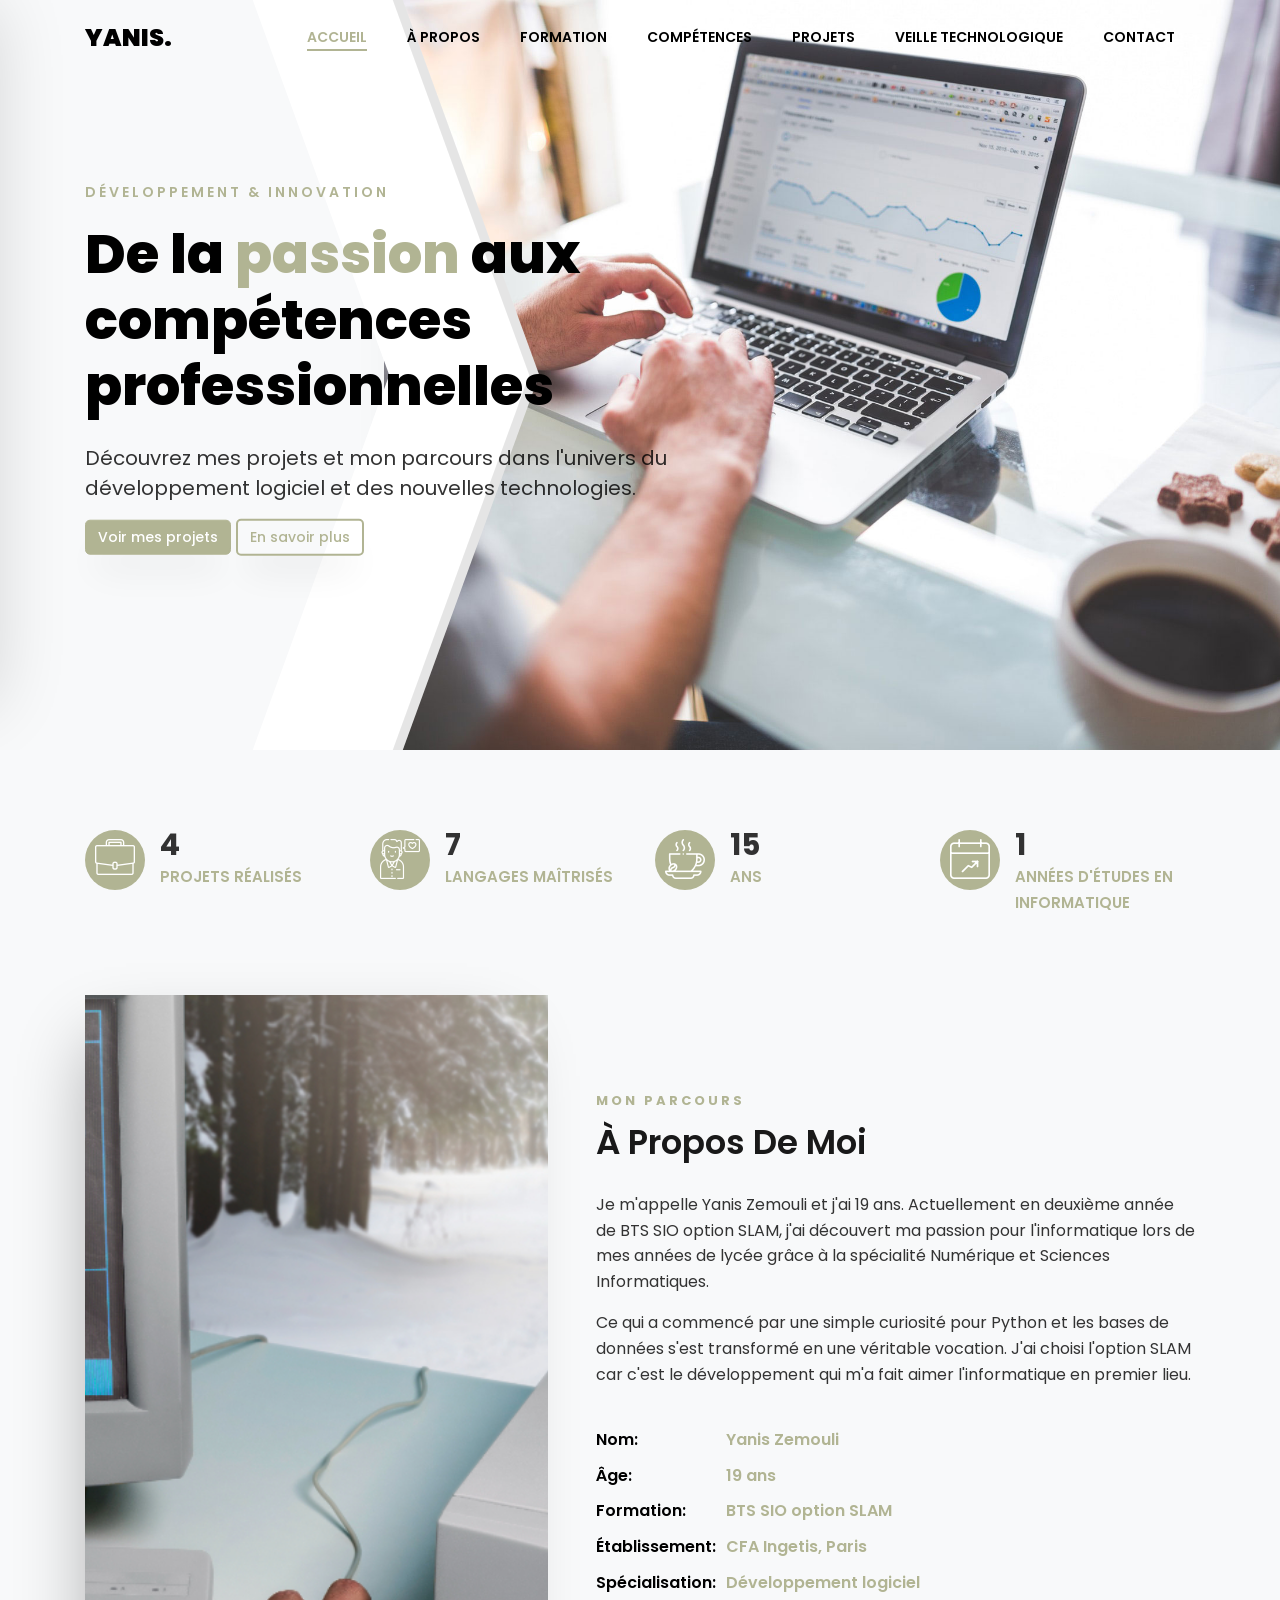
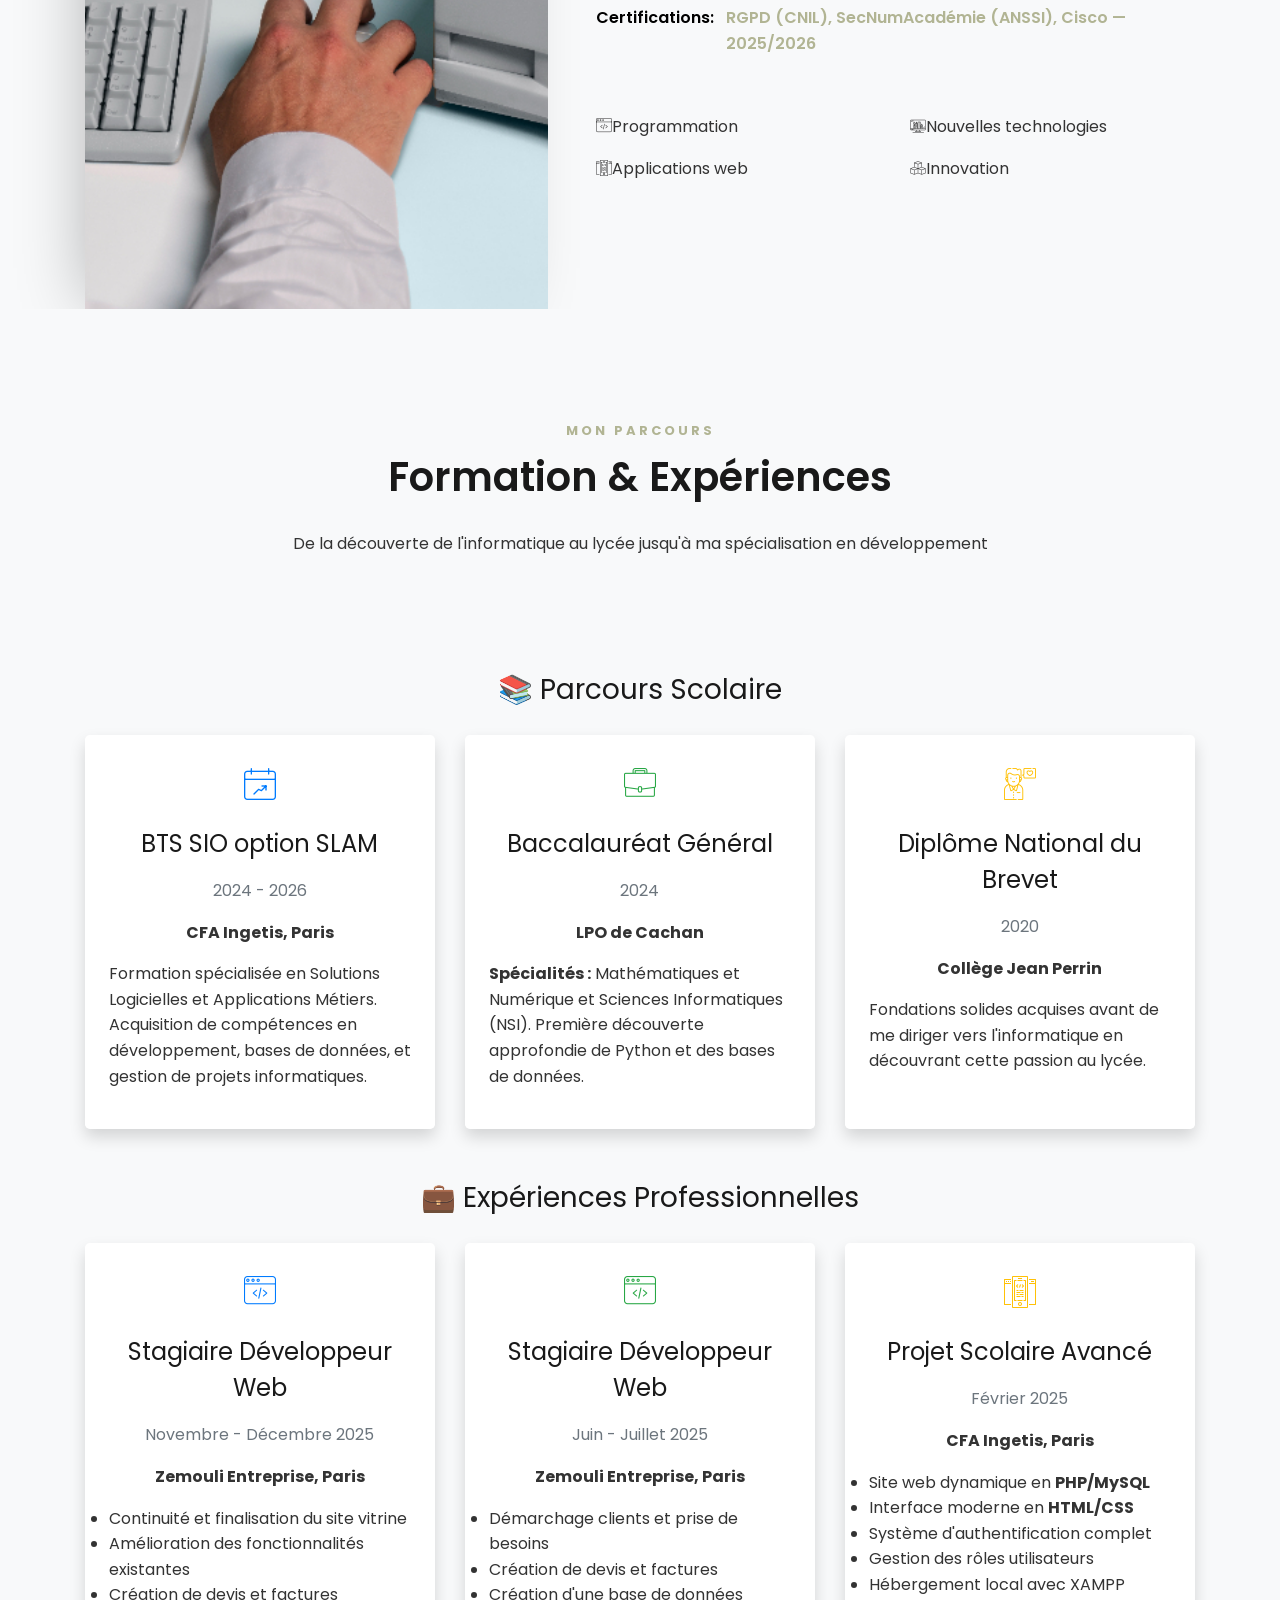
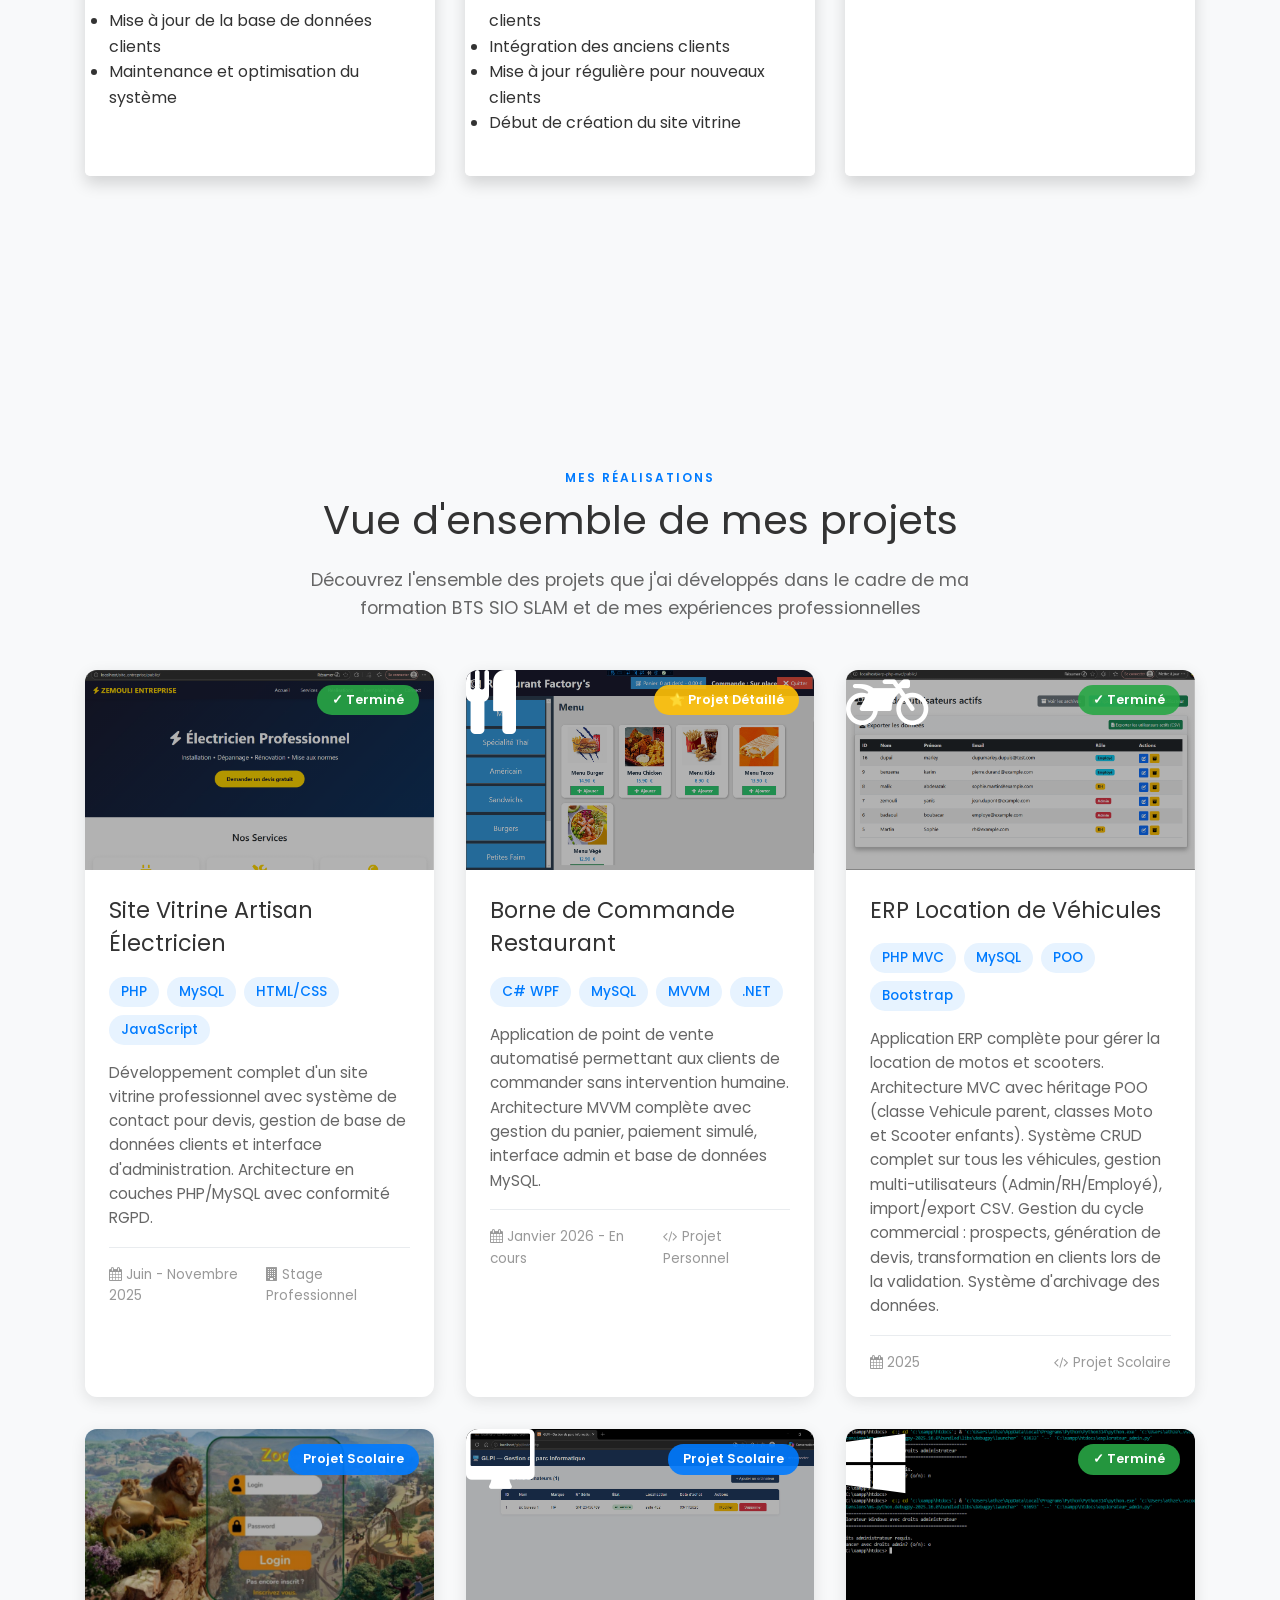
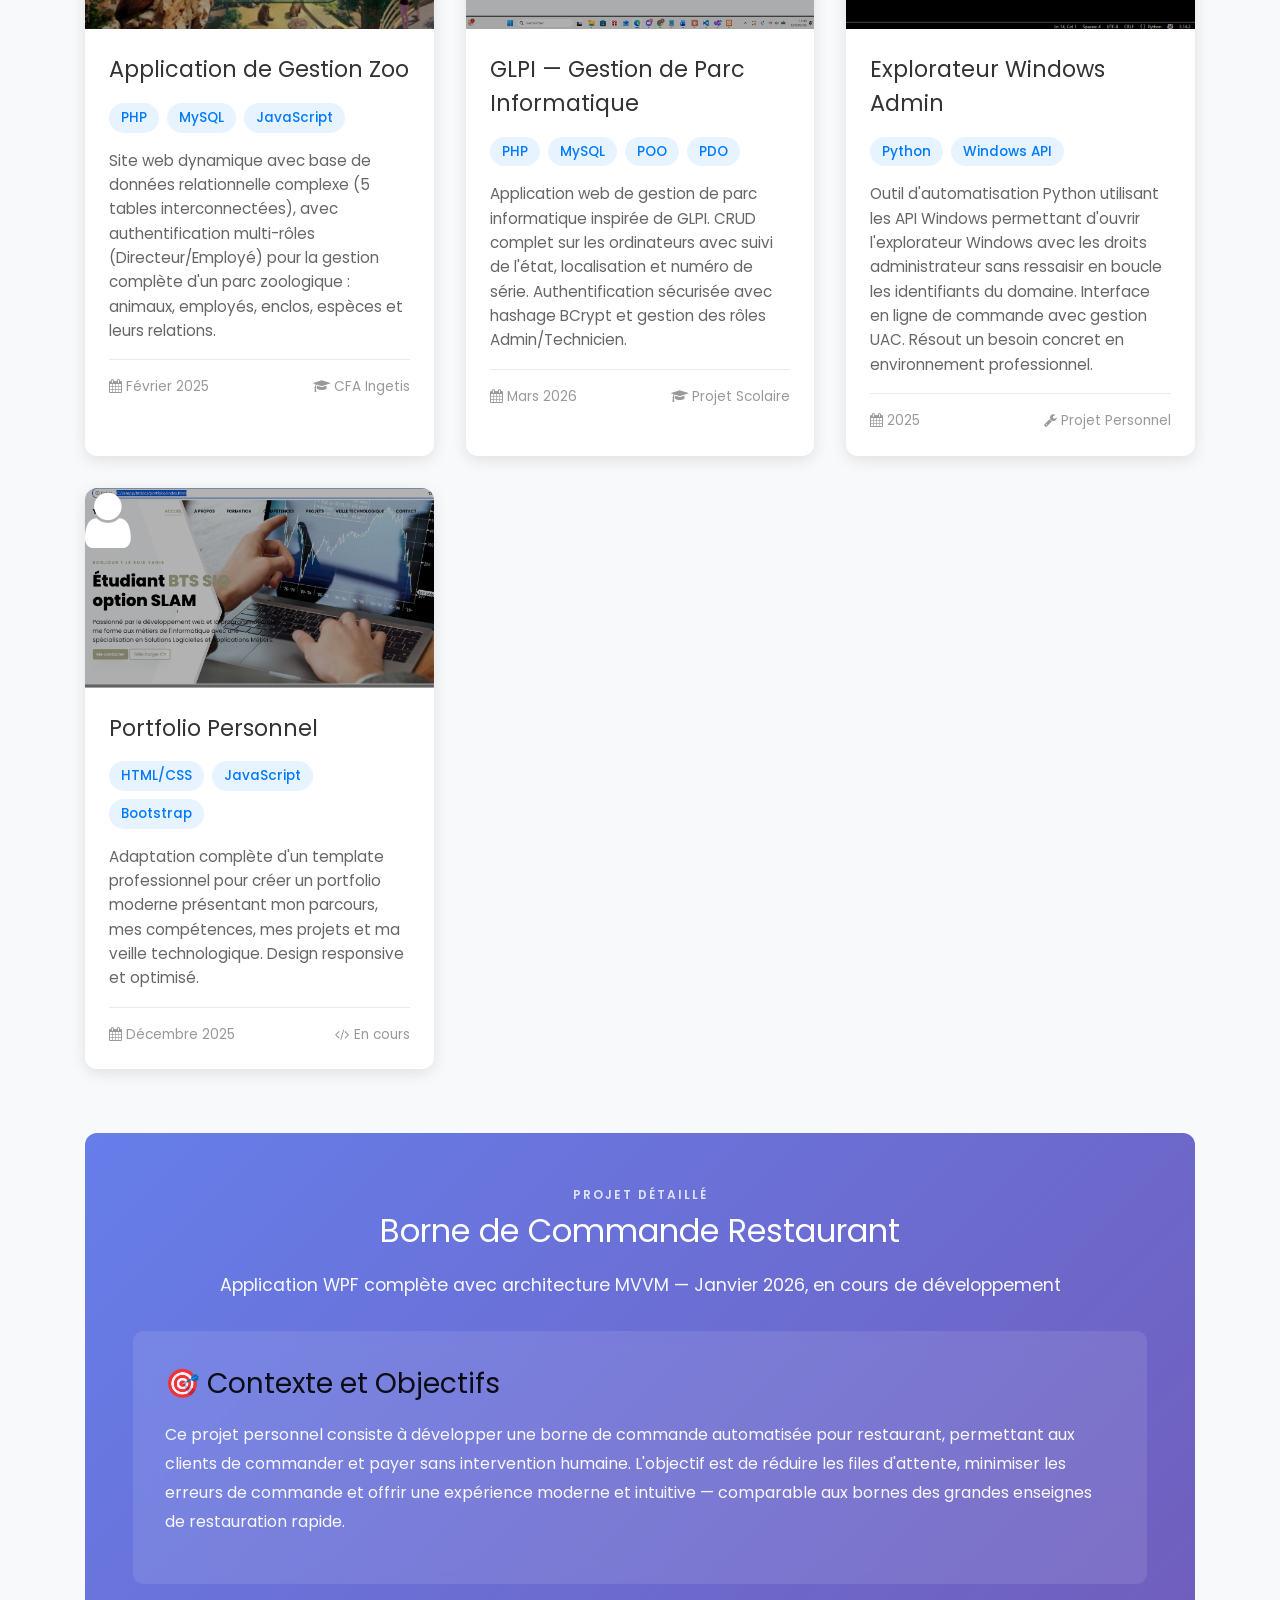
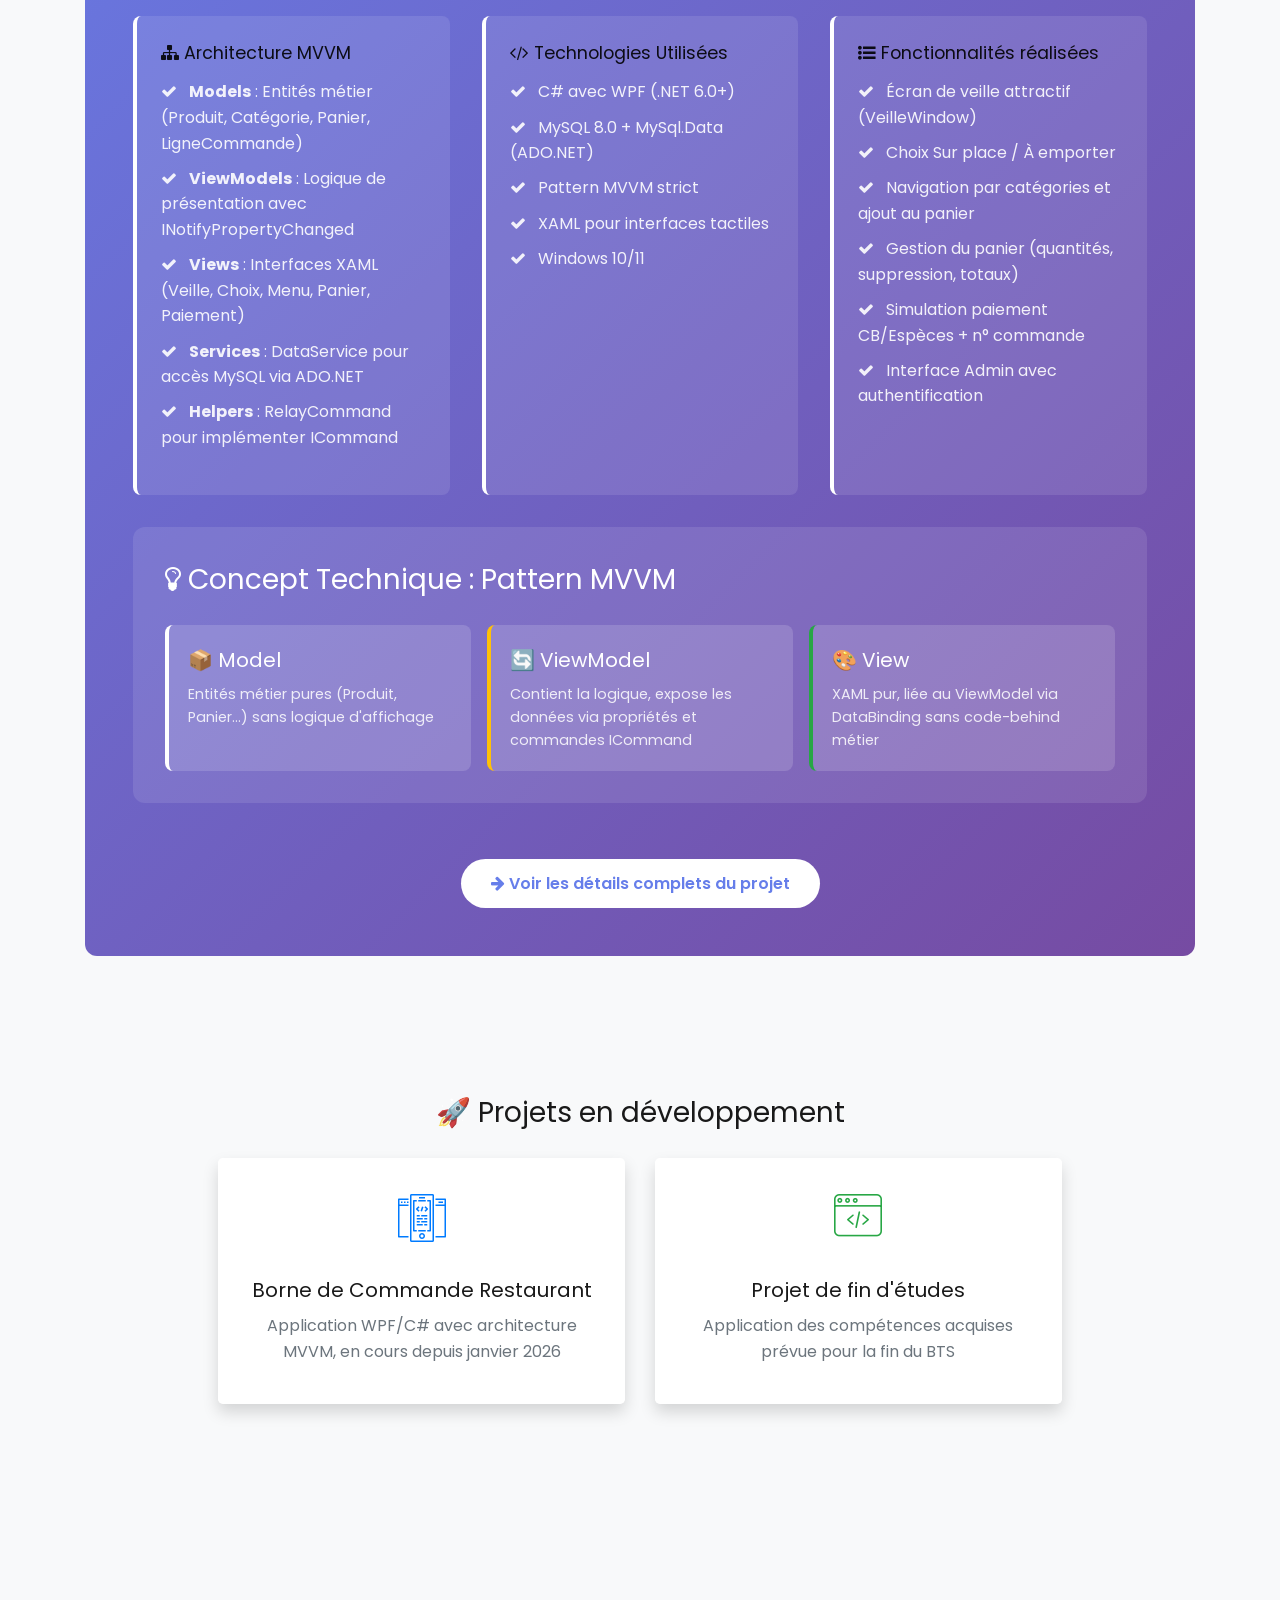
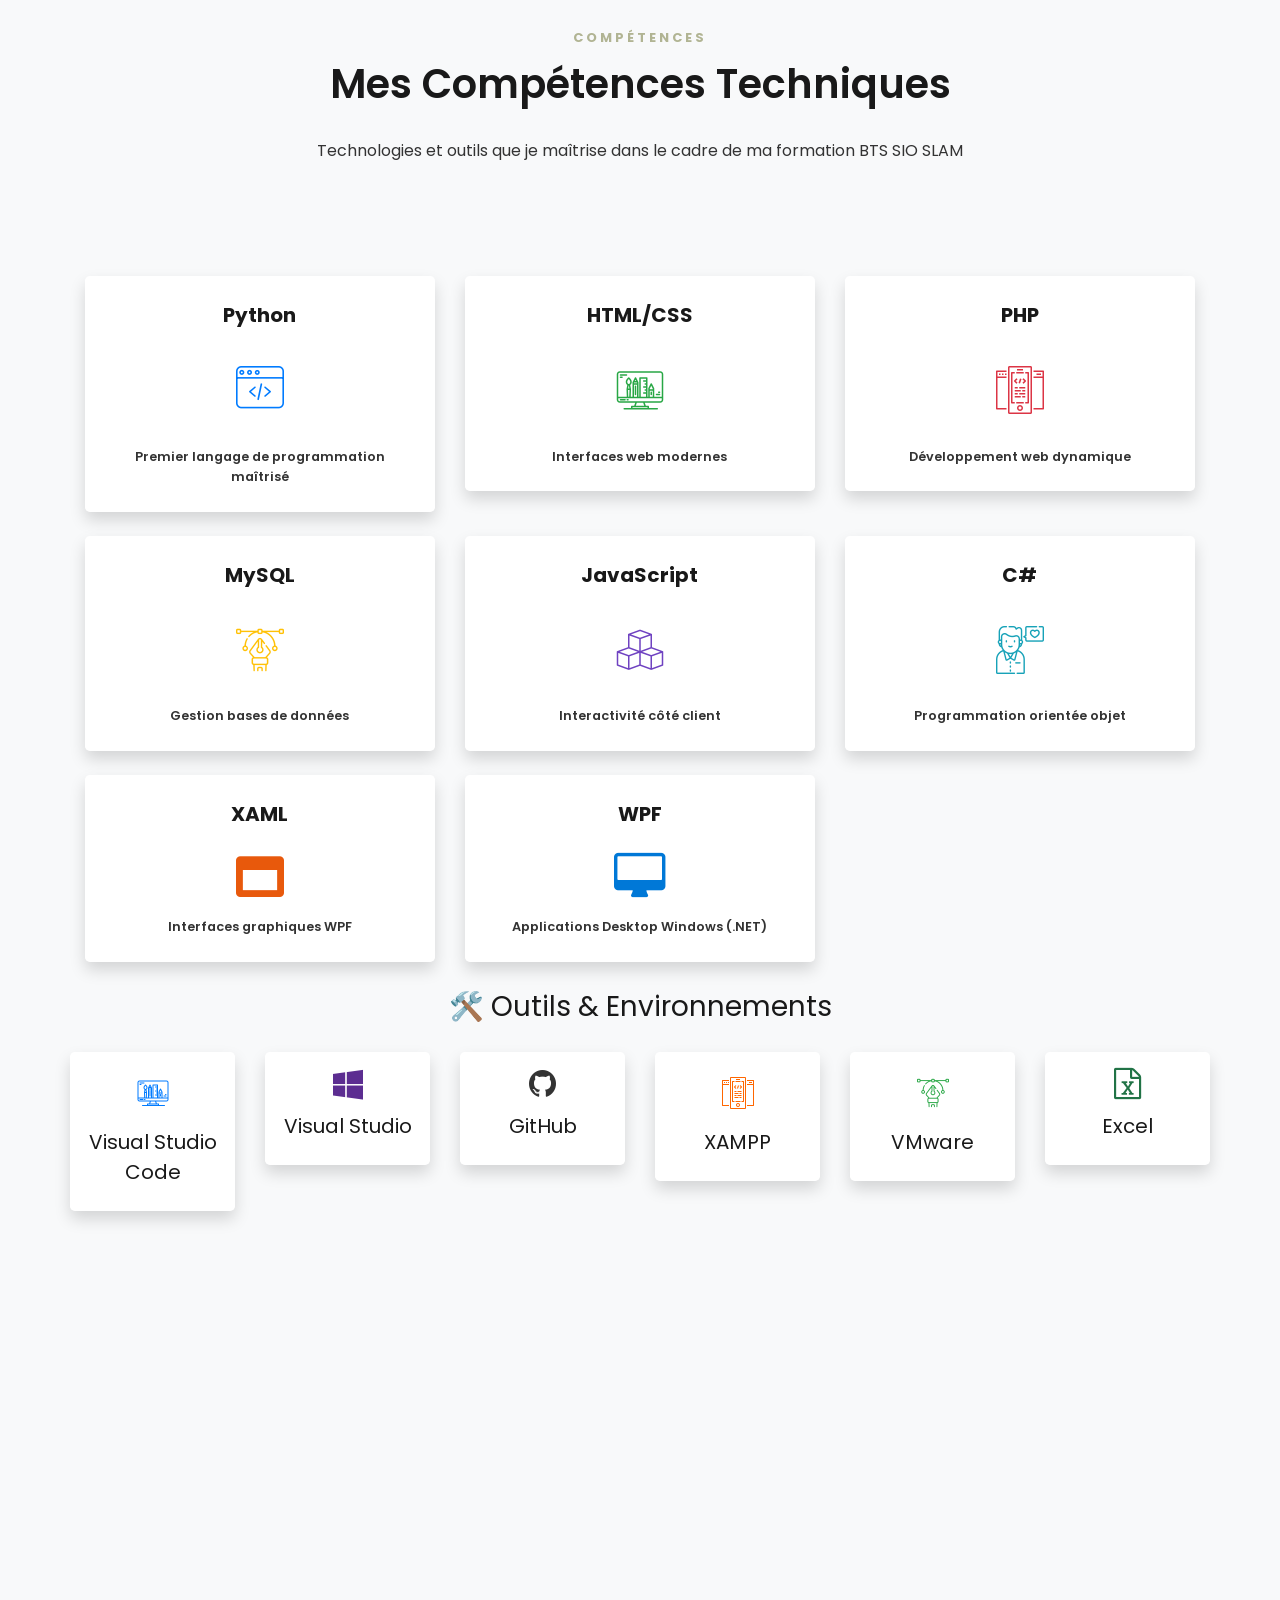
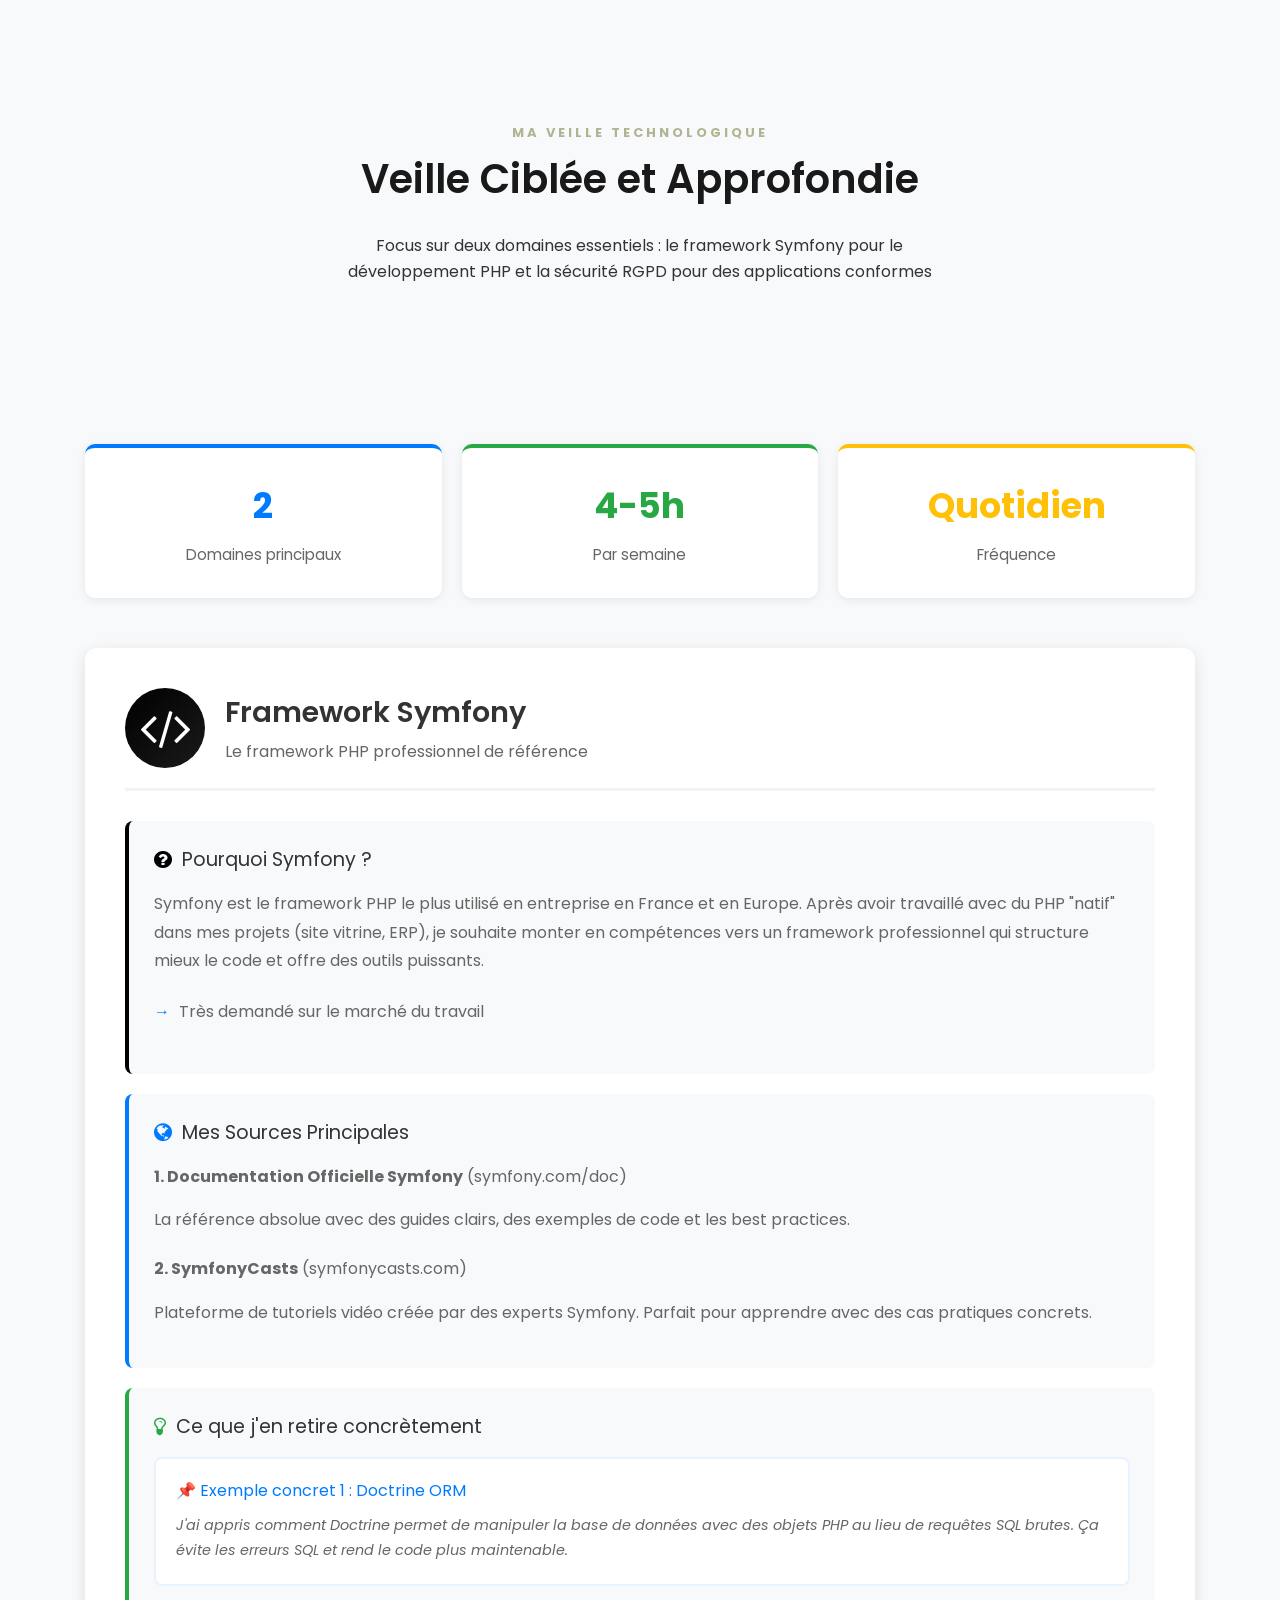
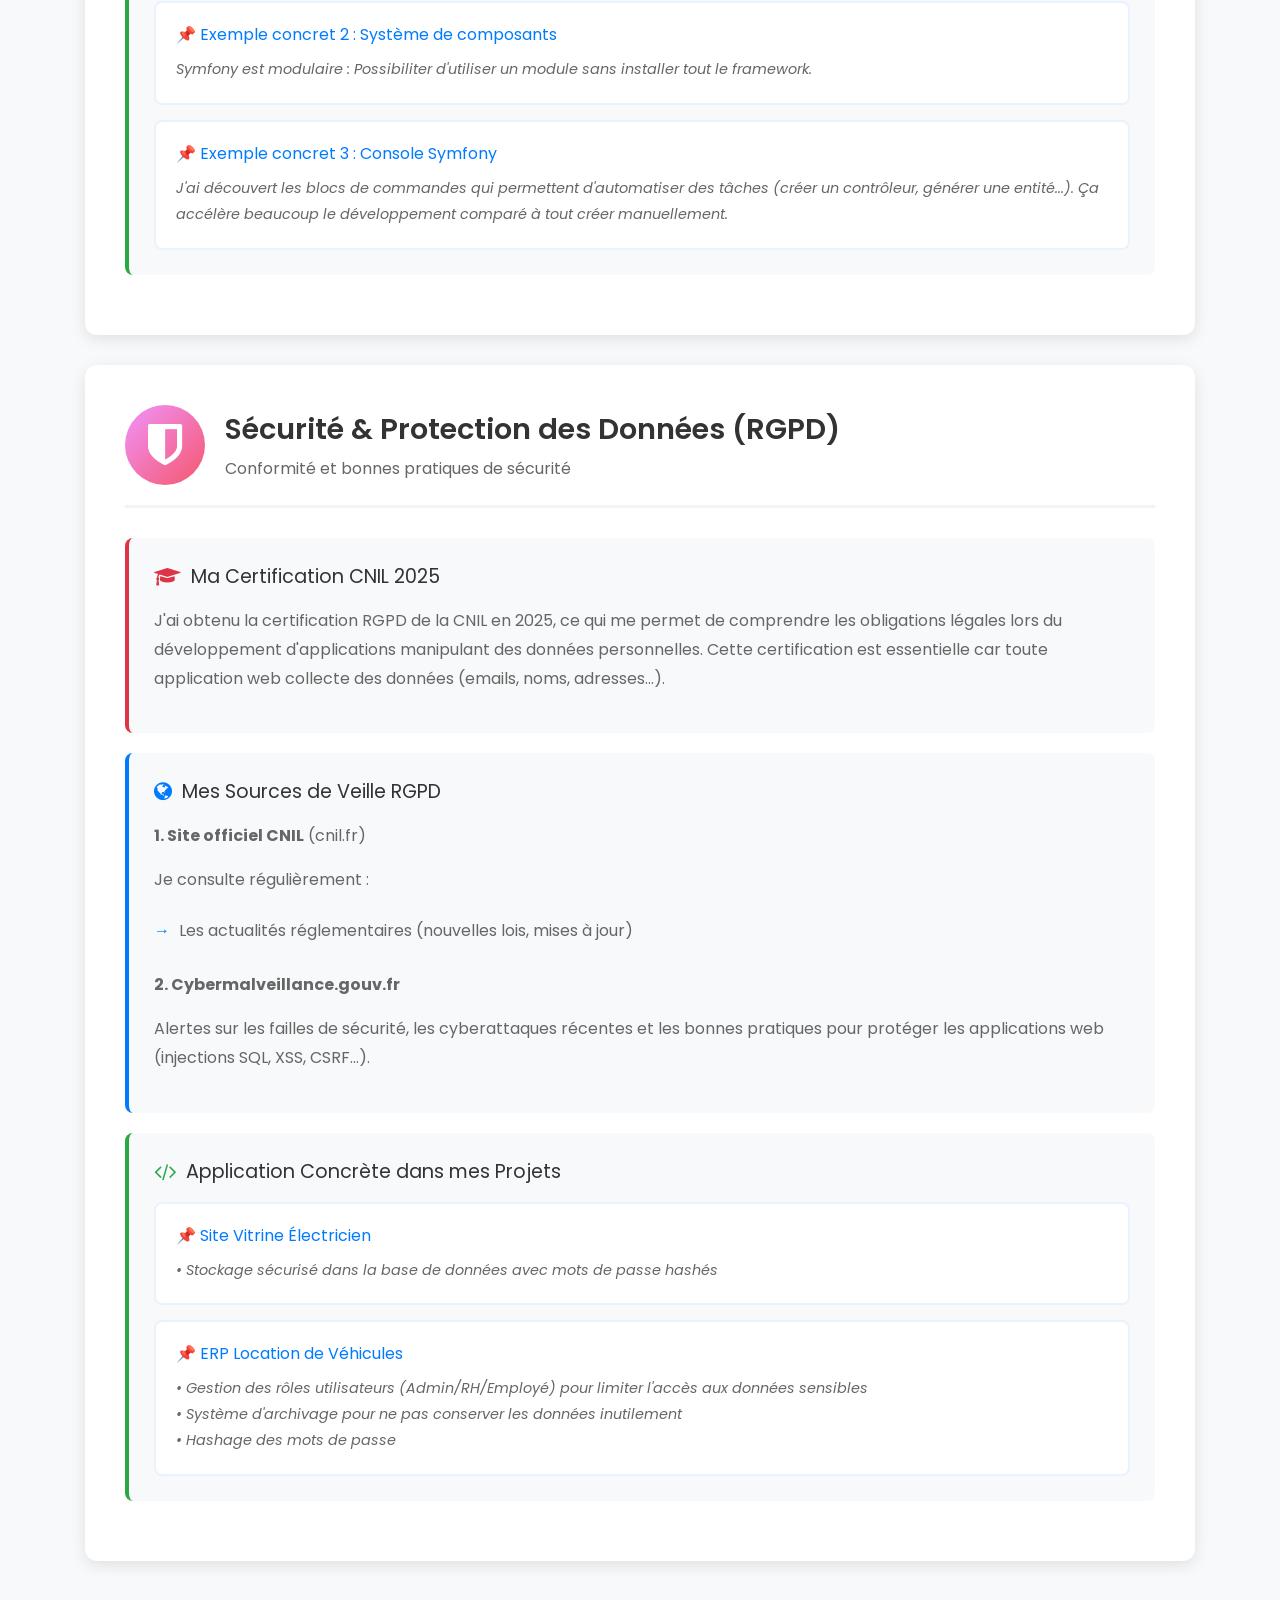
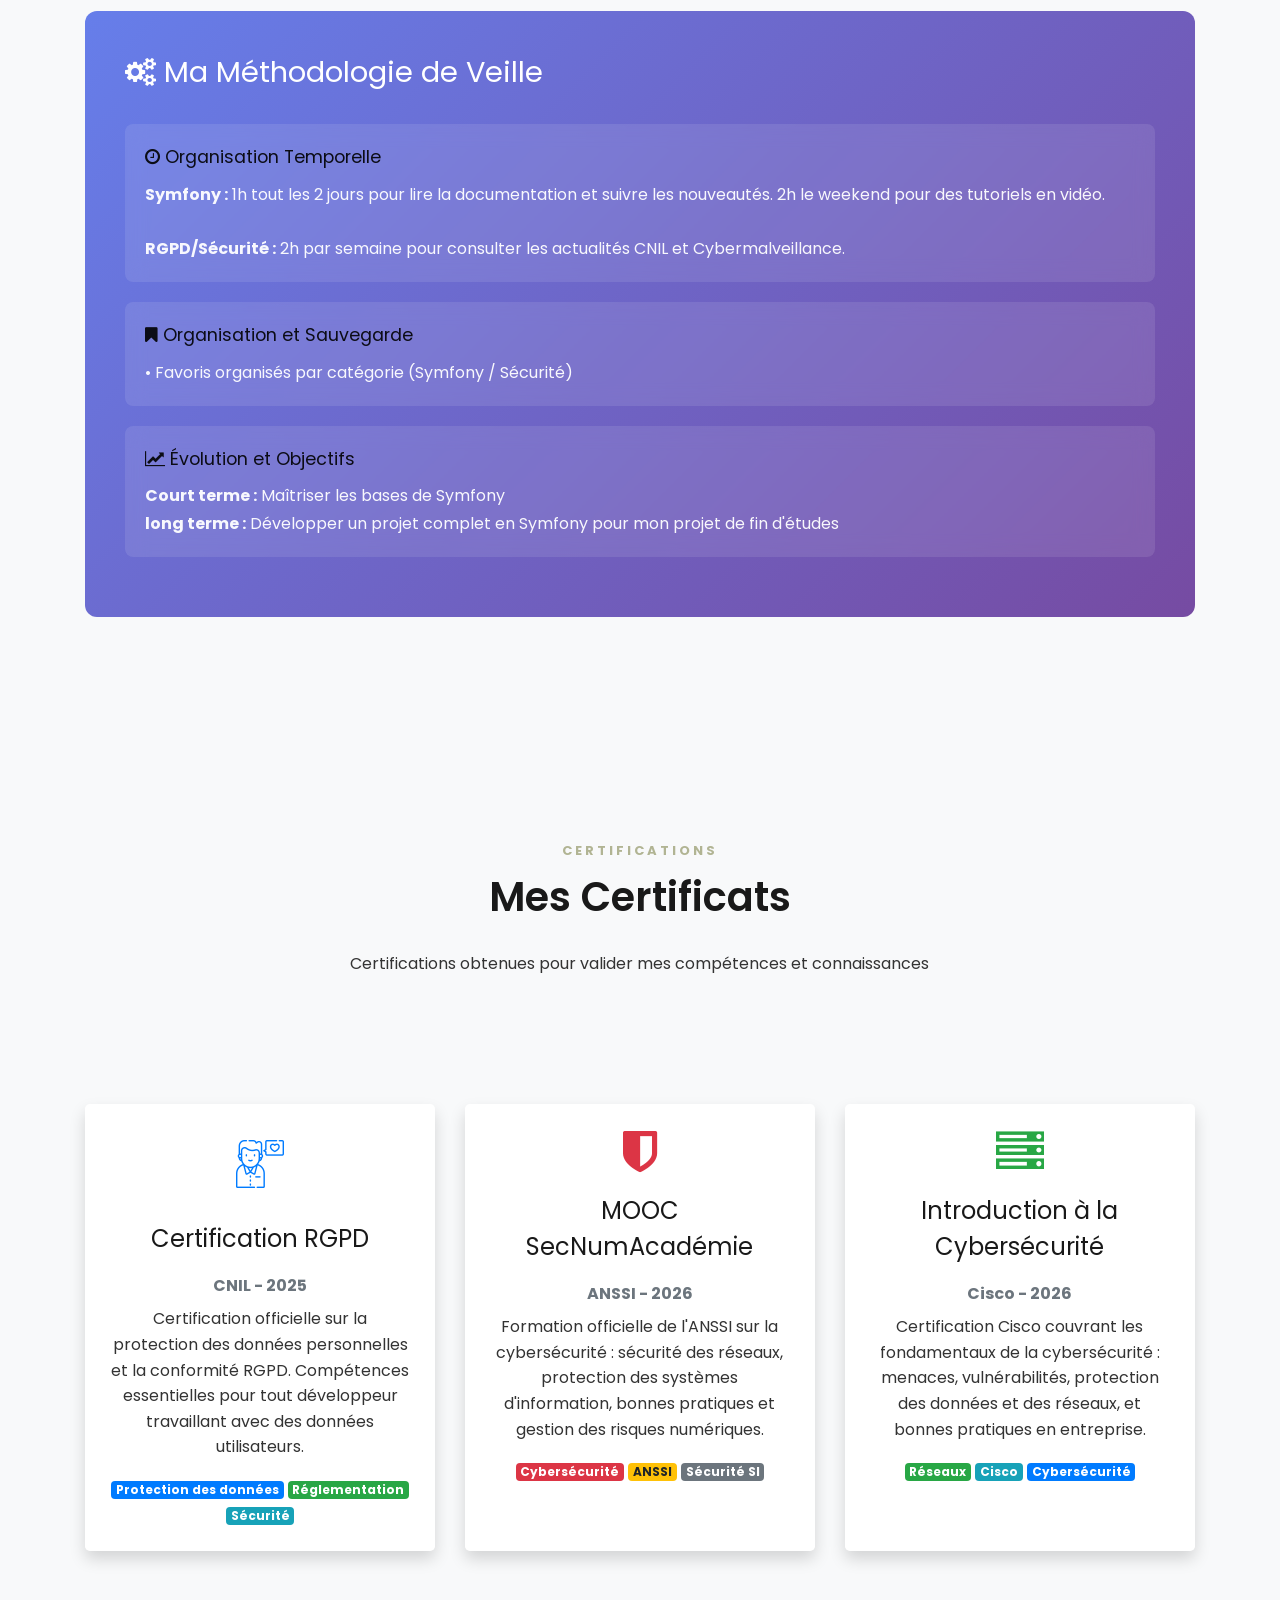
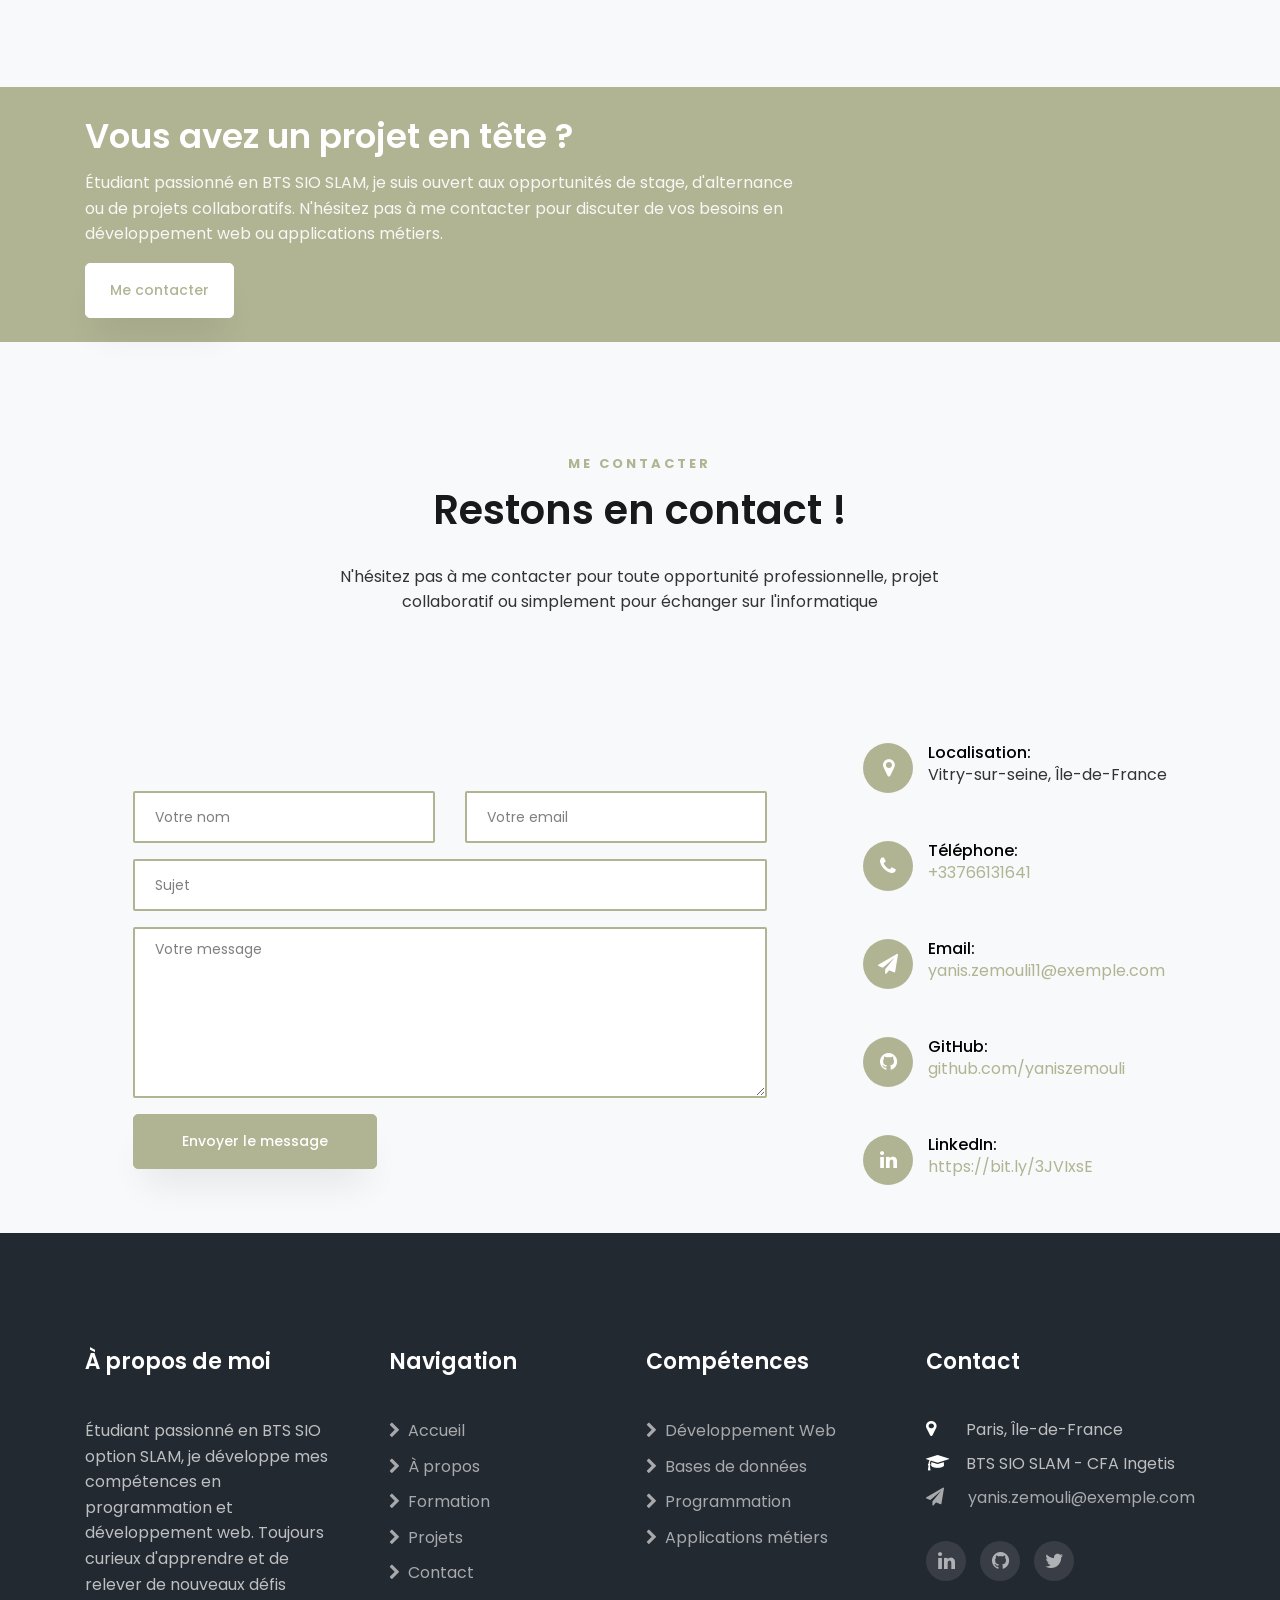
==== index.html @ eaf9bb92 "Portfolio" ====
<!DOCTYPE html>
<html lang="fr">
<head>
	<title>Yanis Zemouli - Portfolio BTS SIO SLAM</title>
	<meta charset="utf-8">
	<meta name="viewport" content="width=device-width, initial-scale=1, shrink-to-fit=no">
	
	<link href="https://fonts.googleapis.com/css?family=Poppins:100,200,300,400,500,600,700,800,900" rel="stylesheet">

	<link rel="stylesheet" href="https://stackpath.bootstrapcdn.com/font-awesome/4.7.0/css/font-awesome.min.css">

	<link rel="stylesheet" href="css/animate.css">
	
	<link rel="stylesheet" href="css/owl.carousel.min.css">
	<link rel="stylesheet" href="css/owl.theme.default.min.css">
	<link rel="stylesheet" href="css/magnific-popup.css">
	
	<link rel="stylesheet" href="css/flaticon.css">
	<link rel="stylesheet" href="css/style.css">
</head>
<body data-spy="scroll" data-target=".site-navbar-target" data-offset="300">
	
	
	<nav class="navbar navbar-expand-lg navbar-dark ftco_navbar bg-dark ftco-navbar-light site-navbar-target" id="ftco-navbar">
		<div class="container">
			<a class="navbar-brand" href="index.html">Yanis<span>.</span></a>
			<button class="navbar-toggler js-fh5co-nav-toggle fh5co-nav-toggle" type="button" data-toggle="collapse" data-target="#ftco-nav" aria-controls="ftco-nav" aria-expanded="false" aria-label="Toggle navigation">
				<span class="oi oi-menu"></span> Menu
			</button>

			<div class="collapse navbar-collapse" id="ftco-nav">
				<ul class="navbar-nav nav ml-auto">
					<li class="nav-item"><a href="#home-section" class="nav-link"><span>Accueil</span></a></li>
					<li class="nav-item"><a href="#about-section" class="nav-link"><span>À propos</span></a></li>
					<li class="nav-item"><a href="#education-section" class="nav-link"><span>Formation</span></a></li>
					<li class="nav-item"><a href="#skills-section" class="nav-link"><span>Compétences</span></a></li>
					<li class="nav-item"><a href="#projects-section" class="nav-link"><span>Projets</span></a></li>
					<li class="nav-item"><a href="#veille-section" class="nav-link"><span>Veille Technologique</span></a></li>
					<li class="nav-item"><a href="#contact-section" class="nav-link"><span>Contact</span></a></li>
				</ul>
			</div>
		</div>
	</nav>
	<section id="home-section" class="hero">
		<div class="home-slider owl-carousel">
			<div class="slider-item">
				<div class="overlay"></div>
				<div class="container-fluid px-md-0">
					<div class="row d-md-flex no-gutters slider-text align-items-end justify-content-end" data-scrollax-parent="true">
						<div class="one-third order-md-last img" style="background-image:url(images/bg_1.jpg);">
							<div class="overlay"></div>
							<div class="overlay-1"></div>
						</div>
						<div class="one-forth d-flex  align-items-center ftco-animate" data-scrollax=" properties: { translateY: '70%' }">
							<div class="text">
								<span class="subheading">Bonjour ! Je suis Yanis</span>
								<h1 class="mb-4 mt-3">Étudiant <span>BTS SIO</span> option SLAM</h1>
								<p>Passionné par le développement web et la programmation, je me forme aux métiers de l'informatique avec une spécialisation en Solutions Logicielles et Applications Métiers.</p>
								<p><a href="#contact-section" class="btn btn-primary">Me contacter</a> <a href="cv/Cv_alternance.pdf" download class="btn btn-primary btn-outline-primary">Télécharger CV</a></p>
							</div>
						</div>
					</div>
				</div>
			</div>

			<div class="slider-item">
				<div class="overlay"></div>
				<div class="container-fluid px-md-0">
					<div class="row d-flex no-gutters slider-text align-items-end justify-content-end" data-scrollax-parent="true">
						<div class="one-third order-md-last img" style="background-image:url(images/bg_2.jpg);">
							<div class="overlay"></div>
							<div class="overlay-1"></div>
						</div>
						<div class="one-forth d-flex align-items-center ftco-animate" data-scrollax=" properties: { translateY: '70%' }">
							<div class="text">
								<span class="subheading">Développement & Innovation</span>
								<h1 class="mb-4 mt-3">De la <span>passion</span> aux compétences professionnelles</h1>
								<p>Découvrez mes projets et mon parcours dans l'univers du développement logiciel et des nouvelles technologies.</p>
								<p><a href="#projects-section" class="btn btn-primary">Voir mes projets</a> <a href="#about-section" class="btn btn-primary btn-outline-primary">En savoir plus</a></p>
							</div>
						</div>
					</div>
				</div>
			</div>
		</div>
	</section>

	<section class="ftco-counter img bg-light" id="section-counter">
		<div class="container">
			<div class="row">
				<div class="col-md-3 justify-content-center counter-wrap ftco-animate">
					<div class="block-18 d-flex">
						<div class="icon d-flex justify-content-center align-items-center">
							<span class="flaticon-suitcase"></span>
						</div>
						<div class="text">
							<strong class="number" data-number="6">0</strong>
							<span>Projets réalisés</span>
						</div>
					</div>
				</div>
				<div class="col-md-3 justify-content-center counter-wrap ftco-animate">
					<div class="block-18 d-flex">
						<div class="icon d-flex justify-content-center align-items-center">
							<span class="flaticon-loyalty"></span>
						</div>
						<div class="text">
							<strong class="number" data-number="9">0</strong>
							<span>Langages maîtrisés</span>
						</div>
					</div>
				</div>
				<div class="col-md-3 justify-content-center counter-wrap ftco-animate">
					<div class="block-18 d-flex">
						<div class="icon d-flex justify-content-center align-items-center">
							<span class="flaticon-coffee"></span>
						</div>
						<div class="text">
							<strong class="number" data-number="19">0</strong>
							<span>Ans</span>
						</div>
					</div>
				</div>
				<div class="col-md-3 justify-content-center counter-wrap ftco-animate">
					<div class="block-18 d-flex">
						<div class="icon d-flex justify-content-center align-items-center">
							<span class="flaticon-calendar"></span>
						</div>
						<div class="text">
							<strong class="number" data-number="2">0</strong>
							<span>Années d'études en informatique</span>
						</div>
					</div>
				</div>
			</div>
		</div>
	</section>

	<section class="ftco-about ftco-section ftco-no-pt ftco-no-pb" id="about-section">
		<div class="container">
			<div class="row d-flex no-gutters">
				<div class="col-md-6 col-lg-5 d-flex">
					<div class="img-about img d-flex align-items-stretch">
						<div class="overlay"></div>
						<div class="img d-flex align-self-stretch align-items-center" style="background-image:url(images/about-1.jpg);">
						</div>
					</div>
				</div>
				<div class="col-md-6 col-lg-7 pl-md-4 pl-lg-5 py-5">
					<div class="py-md-5">
						<div class="row justify-content-start pb-3">
							<div class="col-md-12 heading-section ftco-animate">
								<span class="subheading">Mon parcours</span>
								<h2 class="mb-4" style="font-size: 34px; text-transform: capitalize;">À propos de moi</h2>
								<p>Je m'appelle Yanis Zemouli et j'ai 19 ans. Actuellement en deuxième année de BTS SIO option SLAM, j'ai découvert ma passion pour l'informatique lors de mes années de lycée grâce à la spécialité Numérique et Sciences Informatiques.</p>
								<p>Ce qui a commencé par une simple curiosité pour Python et les bases de données s'est transformé en une véritable vocation. J'ai choisi l'option SLAM car c'est le développement qui m'a fait aimer l'informatique en premier lieu.</p>

								<ul class="about-info mt-4 px-md-0 px-2">
									<li class="d-flex"><span>Nom:</span> <span>Yanis Zemouli</span></li>
									<li class="d-flex"><span>Âge:</span> <span>19 ans</span></li>
									<li class="d-flex"><span>Formation:</span> <span>BTS SIO option SLAM</span></li>
									<li class="d-flex"><span>Établissement:</span> <span>CFA Ingetis, Paris</span></li>
									<li class="d-flex"><span>Spécialisation:</span> <span>Développement logiciel</span></li>
									<li class="d-flex"><span>Certifications:</span> <span>RGPD (CNIL), SecNumAcadémie (ANSSI), Cisco — 2025/2026</span></li>
								</ul>
							</div>
							<div class="col-md-12">
								<div class="row">
									<div class="col-md-6 mb-3">
										<div class="interest-wrap d-flex align-items-center">
											<div class="icon d-flex align-items-center justify-content-center">
												<span class="flaticon-web-programming"></span>
											</div>
											<div class="text">Programmation</div>
										</div>
									</div>
									
									<div class="col-md-6 mb-3">
										<div class="interest-wrap d-flex align-items-center">
											<div class="icon d-flex align-items-center justify-content-center">
												<span class="flaticon-computer"></span>
											</div>
											<div class="text">Nouvelles technologies</div>
										</div>
									</div>
									
									<div class="col-md-6 mb-3">
										<div class="interest-wrap d-flex align-items-center">
											<div class="icon d-flex align-items-center justify-content-center">
												<span class="flaticon-app-development"></span>
											</div>
											<div class="text">Applications web</div>
										</div>
									</div>
									
									<div class="col-md-6 mb-3">
										<div class="interest-wrap d-flex align-items-center">
											<div class="icon d-flex align-items-center justify-content-center">
												<span class="flaticon-3d-design"></span>
											</div>
											<div class="text">Innovation</div>
										</div>
									</div>
								</div>
							</div>
						</div>
					</div>
				</div>
			</div>
		</div>
	</section>

	<!-- Section Formation/Parcours scolaire et professionnel -->
	<section class="ftco-section bg-light" id="education-section">
		<div class="container">
			<div class="row justify-content-center pb-5">
				<div class="col-md-12 heading-section text-center ftco-animate">
					<span class="subheading">Mon Parcours</span>
					<h2 class="mb-4">Formation & Expériences</h2>
					<p>De la découverte de l'informatique au lycée jusqu'à ma spécialisation en développement</p>
				</div>
			</div>

			<!-- Parcours Scolaire -->
			<div class="row mb-5">
				<div class="col-md-12">
					<h3 class="mb-4 text-center">📚 Parcours Scolaire</h3>
				</div>
				<div class="col-md-4">
					<div class="bg-white rounded-lg shadow p-4 h-100">
						<div class="text-center mb-3">
							<span class="flaticon-calendar" style="font-size: 2rem; color: #007bff;"></span>
						</div>
						<h4 class="text-center mb-3">BTS SIO option SLAM</h4>
						<p class="text-center text-muted">2024 - 2026</p>
						<p class="text-center"><strong>CFA Ingetis, Paris</strong></p>
						<p>Formation spécialisée en Solutions Logicielles et Applications Métiers. Acquisition de compétences en développement, bases de données, et gestion de projets informatiques.</p>
					</div>
				</div>
				<div class="col-md-4">
					<div class="bg-white rounded-lg shadow p-4 h-100">
						<div class="text-center mb-3">
							<span class="flaticon-suitcase" style="font-size: 2rem; color: #28a745;"></span>
						</div>
						<h4 class="text-center mb-3">Baccalauréat Général</h4>
						<p class="text-center text-muted">2024</p>
						<p class="text-center"><strong>LPO de Cachan</strong></p>
						<p><strong>Spécialités :</strong> Mathématiques et Numérique et Sciences Informatiques (NSI). Première découverte approfondie de Python et des bases de données.</p>
					</div>
				</div>
				<div class="col-md-4">
					<div class="bg-white rounded-lg shadow p-4 h-100">
						<div class="text-center mb-3">
							<span class="flaticon-loyalty" style="font-size: 2rem; color: #ffc107;"></span>
						</div>
						<h4 class="text-center mb-3">Diplôme National du Brevet</h4>
						<p class="text-center text-muted">2020</p>
						<p class="text-center"><strong>Collège Jean Perrin</strong></p>
						<p>Fondations solides acquises avant de me diriger vers l'informatique en découvrant cette passion au lycée.</p>
					</div>
				</div>
			</div>

			<!-- Parcours Professionnel -->
			<div class="row">
				<div class="col-md-12">
					<h3 class="mb-4 text-center">💼 Expériences Professionnelles</h3>
				</div>
				<div class="col-md-4">
					<div class="bg-white rounded-lg shadow p-4 h-100">
						<div class="text-center mb-3">
							<span class="flaticon-web-programming" style="font-size: 2rem; color: #007bff;"></span>
						</div>
						<h4 class="text-center mb-3">Stagiaire Développeur Web</h4>
						<p class="text-center text-muted">Novembre - Décembre 2025</p>
						<p class="text-center"><strong>Zemouli Entreprise, Paris</strong></p>
						<ul>
							<li>Continuité et finalisation du site vitrine</li>
							<li>Amélioration des fonctionnalités existantes</li>
							<li>Création de devis et factures</li>
							<li>Mise à jour de la base de données clients</li>
							<li>Maintenance et optimisation du système</li>
						</ul>
					</div>
				</div>
				<div class="col-md-4">
					<div class="bg-white rounded-lg shadow p-4 h-100">
						<div class="text-center mb-3">
							<span class="flaticon-web-programming" style="font-size: 2rem; color: #28a745;"></span>
						</div>
						<h4 class="text-center mb-3">Stagiaire Développeur Web</h4>
						<p class="text-center text-muted">Juin - Juillet 2025</p>
						<p class="text-center"><strong>Zemouli Entreprise, Paris</strong></p>
						<ul>
							<li>Démarchage clients et prise de besoins</li>
							<li>Création de devis et factures</li>
							<li>Création d'une base de données clients</li>
							<li>Intégration des anciens clients</li>
							<li>Mise à jour régulière pour nouveaux clients</li>
							<li>Début de création du site vitrine</li>
						</ul>
					</div>
				</div>
				<div class="col-md-4">
					<div class="bg-white rounded-lg shadow p-4 h-100">
						<div class="text-center mb-3">
							<span class="flaticon-app-development" style="font-size: 2rem; color: #ffc107;"></span>
						</div>
						<h4 class="text-center mb-3">Projet Scolaire Avancé</h4>
						<p class="text-center text-muted">Février 2025</p>
						<p class="text-center"><strong>CFA Ingetis, Paris</strong></p>
						<ul>
							<li>Site web dynamique en <strong>PHP/MySQL</strong></li>
							<li>Interface moderne en <strong>HTML/CSS</strong></li>
							<li>Système d'authentification complet</li>
							<li>Gestion des rôles utilisateurs</li>
							<li>Hébergement local avec XAMPP</li>
						</ul>
					</div>
				</div>
			</div>
		</div>
	</section>
<section class="ftco-section" id="projects-section">    
    <section class="section">
        <div class="container">
            <!-- En-tête de section -->
            <div class="section-header">
                <span class="subheading">Mes Réalisations</span>
                <h2>Vue d'ensemble de mes projets</h2>
                <p>Découvrez l'ensemble des projets que j'ai développés dans le cadre de ma formation BTS SIO SLAM et de mes expériences professionnelles</p>
            </div>

            <!-- Vue d'ensemble - Tous les projets -->
            <div class="projects-overview">
                <!-- Projet 1: Site Vitrine -->
                <div class="project-card">
                    <div class="project-image" style="background-image: linear-gradient(rgba(0,0,0,0.3), rgba(0,0,0,0.3)), url('images/work-1.png')">
                        <span class="project-badge completed">✓ Terminé</span>
                    </div>
                    <div class="project-content">
                        <h3>Site Vitrine Artisan Électricien</h3>
                        <div class="project-tech">
                            <span class="tech-tag">PHP</span>
                            <span class="tech-tag">MySQL</span>
                            <span class="tech-tag">HTML/CSS</span>
                            <span class="tech-tag">JavaScript</span>
                        </div>
                        <p class="project-description">
                            Développement complet d'un site vitrine professionnel avec système de contact pour devis, gestion de base de données clients et interface d'administration. Architecture en couches PHP/MySQL avec conformité RGPD.
                        </p>
                        <div class="project-meta">
                            <span><i class="fa fa-calendar"></i> Juin - Novembre 2025</span>
                            <span><i class="fa fa-building"></i> Stage Professionnel</span>
                        </div>
                    </div>
                </div>

                <!-- Projet 6: Borne de Commande Restaurant -->
                <div class="project-card">
                    <div class="project-image" style="background-image: linear-gradient(rgba(0,0,0,0.3), rgba(0,0,0,0.3)), url('images/borne_restaurant/page_menu_2.png');">
                        <i class="fa fa-cutlery" style="font-size: 4rem; color: white;"></i>
                        <span class="project-badge featured">⭐ Projet Détaillé</span>
                    </div>
                    <div class="project-content">
                        <h3>Borne de Commande Restaurant</h3>
                        <div class="project-tech">
                            <span class="tech-tag">C# WPF</span>
                            <span class="tech-tag">MySQL</span>
                            <span class="tech-tag">MVVM</span>
                            <span class="tech-tag">.NET</span>
                        </div>
                        <p class="project-description">
                            Application de point de vente automatisé permettant aux clients de commander sans intervention humaine. Architecture MVVM complète avec gestion du panier, paiement simulé, interface admin et base de données MySQL.
                        </p>
                        <div class="project-meta">
                            <span><i class="fa fa-calendar"></i> Janvier 2026 - En cours</span>
                            <span><i class="fa fa-code"></i> Projet Personnel</span>
                        </div>
                    </div>
                </div>

                <!-- Projet 2: ERP Location Véhicules -->
                <div class="project-card">
				<div class="project-image" style="background-image: linear-gradient(rgba(0,0,0,0.3), rgba(0,0,0,0.3)), url('images/NOM_IMAGE_ERP.png');">                        <i class="fa fa-motorcycle" style="font-size: 4rem; color: white;"></i>
                        <span class="project-badge completed">✓ Terminé</span>
                    </div>
                    <div class="project-content">
                        <h3>ERP Location de Véhicules</h3>
                        <div class="project-tech">
                            <span class="tech-tag">PHP MVC</span>
                            <span class="tech-tag">MySQL</span>
                            <span class="tech-tag">POO</span>
                            <span class="tech-tag">Bootstrap</span>
                        </div>
                        <p class="project-description">
							Application ERP complète pour gérer la location de motos et scooters. Architecture MVC avec héritage POO (classe Vehicule parent, classes Moto et Scooter enfants). Système CRUD complet sur tous les véhicules, gestion multi-utilisateurs (Admin/RH/Employé), import/export CSV. Gestion du cycle commercial : prospects, génération de devis, transformation en clients lors de la validation. Système d'archivage des données.	                        </p>
                        <div class="project-meta">
                            <span><i class="fa fa-calendar"></i> 2025</span>
                            <span><i class="fa fa-code"></i> Projet Scolaire</span>
                        </div>
                    </div>
                </div>

                <!-- Projet 3: Site Zoo -->
                <div class="project-card">
				<div class="project-image" style="background-image: linear-gradient(rgba(0,0,0,0.3), rgba(0,0,0,0.3)), url('images/NOM_IMAGE_ZOO.png');">                        <span class="project-badge">Projet Scolaire</span>
                    </div>
                    <div class="project-content">
                        <h3>Application de Gestion Zoo</h3>
                        <div class="project-tech">
                            <span class="tech-tag">PHP</span>
                            <span class="tech-tag">MySQL</span>
                            <span class="tech-tag">JavaScript</span>
                        </div>
                        <p class="project-description">
                            Site web dynamique avec base de données relationnelle complexe (5 tables interconnectées), avec authentification multi-rôles (Directeur/Employé) pour la gestion complète d'un parc zoologique : animaux, employés, enclos, espèces et leurs relations.
                        </p>
                        <div class="project-meta">
                            <span><i class="fa fa-calendar"></i> Février 2025</span>
                            <span><i class="fa fa-graduation-cap"></i> CFA Ingetis</span>
                        </div>
                    </div>
                </div>
				<!-- Projet 7: GLPI -->
				<div class="project-card">
					<div class="project-image" style="background-image: linear-gradient(rgba(0,0,0,0.3), rgba(0,0,0,0.3)), url('images/page_acceuil.png');">
						<span class="project-badge">Projet Scolaire</span>
						<i class="fa fa-desktop" style="font-size: 4rem; color: white;"></i>
					</div>
					<div class="project-content">
						<h3>GLPI — Gestion de Parc Informatique</h3>
						<div class="project-tech">
							<span class="tech-tag">PHP</span>
							<span class="tech-tag">MySQL</span>
							<span class="tech-tag">POO</span>
							<span class="tech-tag">PDO</span>
						</div>
						<p class="project-description">
							Application web de gestion de parc informatique inspirée de GLPI. CRUD complet sur les ordinateurs avec suivi de l'état, localisation et numéro de série. Authentification sécurisée avec hashage BCrypt et gestion des rôles Admin/Technicien.
						</p>
						<div class="project-meta">
							<span><i class="fa fa-calendar"></i> Mars 2026</span>
							<span><i class="fa fa-graduation-cap"></i> Projet Scolaire</span>
						</div>
					</div>
				</div>
                <!-- Projet 4: Explorateur Windows Admin -->
                <div class="project-card">
				<div class="project-image" style="background-image: linear-gradient(rgba(0,0,0,0.3), rgba(0,0,0,0.3)), url('images/NOM_IMAGE_WINDOWS.png');">                        <i class="fa fa-windows" style="font-size: 4rem; color: white;"></i>
                        <span class="project-badge completed">✓ Terminé</span>
                    </div>
                    <div class="project-content">
                        <h3>Explorateur Windows Admin</h3>
                        <div class="project-tech">
                            <span class="tech-tag">Python</span>
                            <span class="tech-tag">Windows API</span>
                        </div>
                        <p class="project-description">
                            Outil d'automatisation Python utilisant les API Windows permettant d'ouvrir l'explorateur Windows avec les droits administrateur sans ressaisir en boucle les identifiants du domaine. Interface en ligne de commande avec gestion UAC. Résout un besoin concret en environnement professionnel.
                        </p>
                        <div class="project-meta">
                            <span><i class="fa fa-calendar"></i> 2025</span>
                            <span><i class="fa fa-wrench"></i> Projet Personnel</span>
                        </div>
                    </div>
                </div>

                <!-- Projet 5: Portfolio -->
                <div class="project-card">
				<div class="project-image" style="background-image: linear-gradient(rgba(0,0,0,0.3), rgba(0,0,0,0.3)), url('images/NOM_IMAGE_PORTFOLIO.png');">                        <i class="fa fa-user" style="font-size: 4rem; color: white;"></i>
                    </div>
                    <div class="project-content">
                        <h3>Portfolio Personnel</h3>
                        <div class="project-tech">
                            <span class="tech-tag">HTML/CSS</span>
                            <span class="tech-tag">JavaScript</span>
                            <span class="tech-tag">Bootstrap</span>
                        </div>
                        <p class="project-description">
                            Adaptation complète d'un template professionnel pour créer un portfolio moderne présentant mon parcours, mes compétences, mes projets et ma veille technologique. Design responsive et optimisé.
                        </p>
                        <div class="project-meta">
                            <span><i class="fa fa-calendar"></i> Décembre 2025</span>
                            <span><i class="fa fa-code"></i> En cours</span>
                        </div>
                    </div>
                </div>
            </div>

            <!-- Projet détaillé : Borne de Commande Restaurant -->
            <div class="featured-project">
                <div class="featured-header">
                    <span class="subheading" style="color: rgba(255,255,255,0.8);">PROJET DÉTAILLÉ</span>
                    <h2>Borne de Commande Restaurant</h2>
                    <p>Application WPF complète avec architecture MVVM — Janvier 2026, en cours de développement</p>
                </div>

                <div class="featured-content">
                    <h3 style="margin-bottom: 1rem;">🎯 Contexte et Objectifs</h3>
                    <p style="opacity: 0.95; line-height: 1.8;">
                        Ce projet personnel consiste à développer une borne de commande automatisée pour restaurant, permettant aux clients de commander et payer sans intervention humaine. L'objectif est de réduire les files d'attente, minimiser les erreurs de commande et offrir une expérience moderne et intuitive — comparable aux bornes des grandes enseignes de restauration rapide.
                    </p>
                </div>

                <div class="featured-details">
                    <div class="detail-item">
                        <h4><i class="fa fa-sitemap"></i> Architecture MVVM</h4>
                        <ul>
                            <li><i class="fa fa-check"></i> <strong>Models</strong> : Entités métier (Produit, Catégorie, Panier, LigneCommande)</li>
                            <li><i class="fa fa-check"></i> <strong>ViewModels</strong> : Logique de présentation avec INotifyPropertyChanged</li>
                            <li><i class="fa fa-check"></i> <strong>Views</strong> : Interfaces XAML (Veille, Choix, Menu, Panier, Paiement)</li>
                            <li><i class="fa fa-check"></i> <strong>Services</strong> : DataService pour accès MySQL via ADO.NET</li>
                            <li><i class="fa fa-check"></i> <strong>Helpers</strong> : RelayCommand pour implémenter ICommand</li>
                        </ul>
                    </div>

                    <div class="detail-item">
                        <h4><i class="fa fa-code"></i> Technologies Utilisées</h4>
                        <ul>
                            <li><i class="fa fa-check"></i> C# avec WPF (.NET 6.0+)</li>
                            <li><i class="fa fa-check"></i> MySQL 8.0 + MySql.Data (ADO.NET)</li>
                            <li><i class="fa fa-check"></i> Pattern MVVM strict</li>
                            <li><i class="fa fa-check"></i> XAML pour interfaces tactiles</li>
                            <li><i class="fa fa-check"></i> Windows 10/11</li>
                        </ul>
                    </div>

                    <div class="detail-item">
                        <h4><i class="fa fa-list-ul"></i> Fonctionnalités réalisées</h4>
                        <ul>
                            <li><i class="fa fa-check"></i> Écran de veille attractif (VeilleWindow)</li>
                            <li><i class="fa fa-check"></i> Choix Sur place / À emporter</li>
                            <li><i class="fa fa-check"></i> Navigation par catégories et ajout au panier</li>
                            <li><i class="fa fa-check"></i> Gestion du panier (quantités, suppression, totaux)</li>
                            <li><i class="fa fa-check"></i> Simulation paiement CB/Espèces + n° commande</li>
                            <li><i class="fa fa-check"></i> Interface Admin avec authentification</li>
                        </ul>
                    </div>
                </div>

                <!-- Concept technique MVVM -->
                <div style="background: rgba(255,255,255,0.1); padding: 2rem; border-radius: 12px; margin: 2rem 0;">
                    <h3 style="color: white; margin-bottom: 1.5rem;"><i class="fa fa-lightbulb-o"></i> Concept Technique : Pattern MVVM</h3>
                    <div style="display: grid; grid-template-columns: repeat(auto-fit, minmax(220px, 1fr)); gap: 1rem;">
                        <div style="background: rgba(255,255,255,0.15); padding: 1.2rem; border-radius: 8px; border-left: 4px solid #fff;">
                            <h5 style="color: white; margin-bottom: 0.5rem;">📦 Model</h5>
                            <p style="color: rgba(255,255,255,0.85); font-size: 0.9rem; margin: 0;">Entités métier pures (Produit, Panier…) sans logique d'affichage</p>
                        </div>
                        <div style="background: rgba(255,255,255,0.15); padding: 1.2rem; border-radius: 8px; border-left: 4px solid #ffc107;">
                            <h5 style="color: white; margin-bottom: 0.5rem;">🔄 ViewModel</h5>
                            <p style="color: rgba(255,255,255,0.85); font-size: 0.9rem; margin: 0;">Contient la logique, expose les données via propriétés et commandes ICommand</p>
                        </div>
                        <div style="background: rgba(255,255,255,0.15); padding: 1.2rem; border-radius: 8px; border-left: 4px solid #28a745;">
                            <h5 style="color: white; margin-bottom: 0.5rem;">🎨 View</h5>
                            <p style="color: rgba(255,255,255,0.85); font-size: 0.9rem; margin: 0;">XAML pur, liée au ViewModel via DataBinding sans code-behind métier</p>
                        </div>
                    </div>
                </div>

                <div style="text-align: center;">
                    <a href="projet-borne-restaurant.html" class="btn-detail">
                        <i class="fa fa-arrow-right"></i> Voir les détails complets du projet
                    </a>
                </div>
            </div>
        </div>
    </section>



			<!-- Projets futurs ou en cours -->
			<div class="row mt-4 justify-content-center">
				<div class="col-md-12">
					<h3 class="text-center mb-4">🚀 Projets en développement</h3>
				</div>
				<div class="col-md-4">
					<div class="bg-white rounded-lg shadow p-4 text-center h-100">
						<span class="flaticon-app-development" style="font-size: 3rem; color: #007bff;"></span>
						<h5 class="mt-3">Borne de Commande Restaurant</h5>
						<p class="text-muted">Application WPF/C# avec architecture MVVM, en cours depuis janvier 2026</p>
					</div>
				</div>
				<div class="col-md-4">
					<div class="bg-white rounded-lg shadow p-4 text-center h-100">
						<span class="flaticon-web-programming" style="font-size: 3rem; color: #28a745;"></span>
						<h5 class="mt-3">Projet de fin d'études</h5>
						<p class="text-muted">Application des compétences acquises prévue pour la fin du BTS</p>
					</div>
				</div>
			</div>
		</div>
	</section>

	<section class="ftco-section" id="skills-section">
		<div class="container">
			<div class="row justify-content-center pb-5">
				<div class="col-md-12 heading-section text-center ftco-animate">
					<span class="subheading">Compétences</span>
					<h2 class="mb-4">Mes Compétences Techniques</h2>
					<p>Technologies et outils que je maîtrise dans le cadre de ma formation BTS SIO SLAM</p>
				</div>
			</div>
			<div class="row progress-circle mb-5">
				<div class="col-lg-4 mb-4">
                    <div class="bg-white rounded-lg shadow p-4 text-center">
                        <h2 class="h5 font-weight-bold text-center mb-4">Python</h2>
                        <div class="mb-3">
                            <span class="flaticon-web-programming" style="font-size: 3rem; color: #007bff;"></span>
                        </div>
                        <div class="text-center">
                            <div class="small text-gray">Premier langage de programmation maîtrisé</div>
                        </div>
                    </div>
                </div>

				<div class="col-lg-4 mb-4">
                    <div class="bg-white rounded-lg shadow p-4 text-center">
                        <h2 class="h5 font-weight-bold text-center mb-4">HTML/CSS</h2>
                        <div class="mb-3">
                            <span class="flaticon-computer" style="font-size: 3rem; color: #28a745;"></span>
                        </div>
                        <div class="text-center">
                            <div class="small text-gray">Interfaces web modernes</div>
                        </div>
                    </div>
                </div>

				<div class="col-lg-4 mb-4">
                    <div class="bg-white rounded-lg shadow p-4 text-center">
                        <h2 class="h5 font-weight-bold text-center mb-4">PHP</h2>
                        <div class="mb-3">
                            <span class="flaticon-app-development" style="font-size: 3rem; color: #dc3545;"></span>
                        </div>
                        <div class="text-center">
                            <div class="small text-gray">Développement web dynamique</div>
                        </div>
                    </div>
                </div>

				<div class="col-lg-4 mb-4">
                    <div class="bg-white rounded-lg shadow p-4 text-center">
                        <h2 class="h5 font-weight-bold text-center mb-4">MySQL</h2>
                        <div class="mb-3">
                            <span class="flaticon-vector" style="font-size: 3rem; color: #ffc107;"></span>
                        </div>
                        <div class="text-center">
                            <div class="small text-gray">Gestion bases de données</div>
                        </div>
                    </div>
                </div>

				<div class="col-lg-4 mb-4">
                    <div class="bg-white rounded-lg shadow p-4 text-center">
                        <h2 class="h5 font-weight-bold text-center mb-4">JavaScript</h2>
                        <div class="mb-3">
                            <span class="flaticon-3d-design" style="font-size: 3rem; color: #6f42c1;"></span>
                        </div>
                        <div class="text-center">
                            <div class="small text-gray">Interactivité côté client</div>
                        </div>
                    </div>
                </div>

				<div class="col-lg-4 mb-4">
                    <div class="bg-white rounded-lg shadow p-4 text-center">
                        <h2 class="h5 font-weight-bold text-center mb-4">C#</h2>
                        <div class="mb-3">
                            <span class="flaticon-loyalty" style="font-size: 3rem; color: #17a2b8;"></span>
                        </div>
                        <div class="text-center">
                            <div class="small text-gray">Programmation orientée objet</div>
                        </div>
                    </div>
                </div>

				<div class="col-lg-4 mb-4">
                    <div class="bg-white rounded-lg shadow p-4 text-center">
                        <h2 class="h5 font-weight-bold text-center mb-4">XAML</h2>
                        <div class="mb-3">
                            <span class="fa fa-window-maximize" style="font-size: 3rem; color: #e8590c;"></span>
                        </div>
                        <div class="text-center">
                            <div class="small text-gray">Interfaces graphiques WPF</div>
                        </div>
                    </div>
                </div>

				<div class="col-lg-4 mb-4">
                    <div class="bg-white rounded-lg shadow p-4 text-center">
                        <h2 class="h5 font-weight-bold text-center mb-4">WPF</h2>
                        <div class="mb-3">
                            <span class="fa fa-desktop" style="font-size: 3rem; color: #0078d7;"></span>
                        </div>
                        <div class="text-center">
                            <div class="small text-gray">Applications Desktop Windows (.NET)</div>
                        </div>
                    </div>
                </div>

			<!-- Outils et Environnements -->
            <div class="row">
                <div class="col-md-12">
                    <h3 class="mb-4 text-center">🛠️ Outils & Environnements</h3>
                </div>
                <div class="col-md-2 mb-3">
                    <div class="bg-white rounded-lg shadow p-3 text-center">
                        <span class="flaticon-computer" style="font-size: 2rem; color: #007bff;"></span>
                        <h5 class="mt-2">Visual Studio Code</h5>
                    </div>
                </div>
                <div class="col-md-2 mb-3">
                    <div class="bg-white rounded-lg shadow p-3 text-center">
                        <span class="fa fa-windows" style="font-size: 2rem; color: #5c2d91;"></span>
                        <h5 class="mt-2">Visual Studio</h5>
                    </div>
                </div>
                <div class="col-md-2 mb-3">
                    <div class="bg-white rounded-lg shadow p-3 text-center">
                        <span class="fa fa-github" style="font-size: 2rem; color: #333;"></span>
                        <h5 class="mt-2">GitHub</h5>
                    </div>
                </div>
                <div class="col-md-2 mb-3">
                    <div class="bg-white rounded-lg shadow p-3 text-center">
                        <span class="flaticon-app-development" style="font-size: 2rem; color: #ff6600;"></span>
                        <h5 class="mt-2">XAMPP</h5>
                    </div>
                </div>
                <div class="col-md-2 mb-3">
                    <div class="bg-white rounded-lg shadow p-3 text-center">
                        <span class="flaticon-vector" style="font-size: 2rem; color: #28a745;"></span>
                        <h5 class="mt-2">VMware</h5>
                    </div>
                </div>
                <div class="col-md-2 mb-3">
                    <div class="bg-white rounded-lg shadow p-3 text-center">
                        <span class="fa fa-file-excel-o" style="font-size: 2rem; color: #217346;"></span>
                        <h5 class="mt-2">Excel</h5>
                    </div>
                </div>
            </div>
	</section>

	<section class="ftco-section" id="veille-section"></section>
    <section class="ftco-section bg-light" id="veille-section">
        <div class="container">
            <div class="row justify-content-center mb-5 pb-5">
                <div class="col-md-7 heading-section text-center ftco-animate">
                    <span class="subheading">Ma Veille Technologique</span>
                    <h2 class="mb-4">Veille Ciblée et Approfondie</h2>
                    <p>Focus sur deux domaines essentiels : le framework Symfony pour le développement PHP et la sécurité RGPD pour des applications conformes</p>
                </div>
            </div>

            <!-- Statistiques -->
            <div class="stats-container">
                <div class="stat-card" style="border-top-color: #007bff;">
                    <span class="stat-number" style="color: #007bff;">2</span>
                    <span class="stat-label">Domaines principaux</span>
                </div>
                <div class="stat-card" style="border-top-color: #28a745;">
                    <span class="stat-number" style="color: #28a745;">4-5h</span>
                    <span class="stat-label">Par semaine</span>
                </div>
                <div class="stat-card" style="border-top-color: #ffc107;">
                    <span class="stat-number" style="color: #ffc107;">Quotidien</span>
                    <span class="stat-label">Fréquence</span>
                </div>
            </div>

            <!-- Catégorie 1: Symfony -->
            <div class="veille-category">
                <div class="category-header">
                    <div class="category-icon" style="background: linear-gradient(135deg, #000000 0%, #1a1a1a 100%);">
                        <i class="fa fa-code"></i>
                    </div>
                    <div>
                        <h3 class="category-title">Framework Symfony</h3>
                        <p style="margin: 5px 0 0 0; color: #666;">Le framework PHP professionnel de référence</p>
                    </div>
                </div>

                <div class="detailed-content">
                    <div class="detail-section" style="border-left-color: #000;">
                        <h4><i class="fa fa-question-circle" style="color: #000;"></i>Pourquoi Symfony ?</h4>
                        <p>
                            Symfony est le framework PHP le plus utilisé en entreprise en France et en Europe. Après avoir travaillé avec du PHP "natif" dans mes projets (site vitrine, ERP), je souhaite monter en compétences vers un framework professionnel qui structure mieux le code et offre des outils puissants.
                        </p>
                        
                        <ul>
                            <li>Très demandé sur le marché du travail</li>
                        </ul>
                    </div>

                    <div class="detail-section" style="border-left-color: #007bff;">
                        <h4><i class="fa fa-globe" style="color: #007bff;"></i>Mes Sources Principales</h4>
                        <p><strong>1. Documentation Officielle Symfony</strong> (symfony.com/doc)</p>
                        <p>La référence absolue avec des guides clairs, des exemples de code et les best practices.</p>
                        
                        <p style="margin-top: 20px;"><strong>2. SymfonyCasts</strong> (symfonycasts.com)</p>
                        <p>Plateforme de tutoriels vidéo créée par des experts Symfony. Parfait pour apprendre avec des cas pratiques concrets.</p>
                    </div>

                    <div class="detail-section" style="border-left-color: #28a745;">
                        <h4><i class="fa fa-lightbulb-o" style="color: #28a745;"></i>Ce que j'en retire concrètement</h4>
                        
                        <div class="example-box">
                            <h5>📌 Exemple concret 1 : Doctrine ORM</h5>
                            <p>J'ai appris comment Doctrine permet de manipuler la base de données avec des objets PHP au lieu de requêtes SQL brutes. Ça évite les erreurs SQL et rend le code plus maintenable.</p>
                        </div>

                        <div class="example-box">
                            <h5>📌 Exemple concret 2 : Système de composants</h5>
                            <p>Symfony est modulaire : Possibiliter d'utiliser un module sans installer tout le framework.</p>
                        </div>

                        <div class="example-box">
                            <h5>📌 Exemple concret 3 : Console Symfony</h5>
                            <p>J'ai découvert les blocs de commandes qui permettent d'automatiser des tâches (créer un contrôleur, générer une entité...). Ça accélère beaucoup le développement comparé à tout créer manuellement.</p>
                        </div>
                    </div>
                </div>
            </div>

            <!-- Catégorie 2: Sécurité & RGPD -->
            <div class="veille-category">
                <div class="category-header">
                    <div class="category-icon" style="background: linear-gradient(135deg, #f093fb 0%, #f5576c 100%);">
                        <i class="fa fa-shield"></i>
                    </div>
                    <div>
                        <h3 class="category-title">Sécurité & Protection des Données (RGPD)</h3>
                        <p style="margin: 5px 0 0 0; color: #666;">Conformité et bonnes pratiques de sécurité</p>
                    </div>
                </div>

                <div class="detailed-content">
                    <div class="detail-section" style="border-left-color: #dc3545;">
                        <h4><i class="fa fa-graduation-cap" style="color: #dc3545;"></i>Ma Certification CNIL 2025</h4>
                        <p>
                            J'ai obtenu la certification RGPD de la CNIL en 2025, ce qui me permet de comprendre les obligations légales lors du développement d'applications manipulant des données personnelles. Cette certification est essentielle car toute application web collecte des données (emails, noms, adresses...).
                        </p>
                    </div>

                    <div class="detail-section" style="border-left-color: #007bff;">
                        <h4><i class="fa fa-globe" style="color: #007bff;"></i>Mes Sources de Veille RGPD</h4>
                        
                        <p><strong>1. Site officiel CNIL</strong> (cnil.fr)</p>
                        <p>Je consulte régulièrement :</p>
                        <ul>
                            <li>Les actualités réglementaires (nouvelles lois, mises à jour)</li>
                        </ul>

                        <p style="margin-top: 20px;"><strong>2. Cybermalveillance.gouv.fr</strong></p>
                        <p>Alertes sur les failles de sécurité, les cyberattaques récentes et les bonnes pratiques pour protéger les applications web (injections SQL, XSS, CSRF...).</p>
                    </div>

                    <div class="detail-section" style="border-left-color: #28a745;">
                        <h4><i class="fa fa-code" style="color: #28a745;"></i>Application Concrète dans mes Projets</h4>
                        
                        <div class="example-box">
                            <h5>📌 Site Vitrine Électricien</h5>
                            <p>
                                • Stockage sécurisé dans la base de données avec mots de passe hashés
                            </p>
                        </div>

                        <div class="example-box">
                            <h5>📌 ERP Location de Véhicules</h5>
                            <p>
                                • Gestion des rôles utilisateurs (Admin/RH/Employé) pour limiter l'accès aux données sensibles<br>
                                • Système d'archivage pour ne pas conserver les données inutilement<br>
                                • Hashage des mots de passe<br>
                            </p>
                        </div>

                    </div>

                    
                </div>
            </div>

            <!-- Méthodologie -->
            <div class="methodology">
                <h3><i class="fa fa-cogs"></i> Ma Méthodologie de Veille</h3>
                
                <div class="methodology-item">
                    <h4><i class="fa fa-clock-o"></i> Organisation Temporelle</h4>
                    <p>
                        <strong>Symfony :</strong> 1h tout les 2 jours pour lire la documentation et suivre les nouveautés. 2h le weekend pour des tutoriels en vidéo.<br><br>
                        <strong>RGPD/Sécurité :</strong> 2h par semaine pour consulter les actualités CNIL et Cybermalveillance.
                    </p>
                </div>
                
                <div class="methodology-item">
                    <h4><i class="fa fa-bookmark"></i> Organisation et Sauvegarde</h4>
                    <p>
                        • Favoris organisés par catégorie (Symfony / Sécurité)<br>
                    </p>
                </div>

                <div class="methodology-item">
                    <h4><i class="fa fa-line-chart"></i> Évolution et Objectifs</h4>
                    <p>
                        <strong>Court terme :</strong> Maîtriser les bases de Symfony<br>
                        <strong>long terme :</strong> Développer un projet complet en Symfony pour mon projet de fin d'études<br>
                    </p>
                </div>
            </div>
        </div>
    </section>
</body>
</html>
	<!-- Section Certificats -->
	<section class="ftco-section bg-light">
		<div class="container">
			<div class="row justify-content-center mb-5 pb-3">
				<div class="col-md-7 heading-section text-center ftco-animate">
					<span class="subheading">Certifications</span>
					<h2 class="mb-4">Mes Certificats</h2>
					<p>Certifications obtenues pour valider mes compétences et connaissances</p>
				</div>
			</div>

			<div class="row justify-content-center">
				<!-- RGPD -->
				<div class="col-md-4 mb-4">
					<div class="bg-white rounded-lg shadow p-4 text-center h-100">
						<div class="mb-3">
							<span class="flaticon-loyalty" style="font-size: 3rem; color: #007bff;"></span>
						</div>
						<h4 class="mb-3">Certification RGPD</h4>
						<p class="text-muted mb-2"><strong>CNIL - 2025</strong></p>
						<p>Certification officielle sur la protection des données personnelles et la conformité RGPD. Compétences essentielles pour tout développeur travaillant avec des données utilisateurs.</p>
						<div class="mt-3">
							<span class="badge badge-primary">Protection des données</span>
							<span class="badge badge-success">Réglementation</span>
							<span class="badge badge-info">Sécurité</span>
						</div>
					</div>
				</div>
				<!-- SecNumAcadémie -->
				<div class="col-md-4 mb-4">
					<div class="bg-white rounded-lg shadow p-4 text-center h-100">
						<div class="mb-3">
							<span class="fa fa-shield" style="font-size: 3rem; color: #dc3545;"></span>
						</div>
						<h4 class="mb-3">MOOC SecNumAcadémie</h4>
						<p class="text-muted mb-2"><strong>ANSSI - 2026</strong></p>
						<p>Formation officielle de l'ANSSI sur la cybersécurité : sécurité des réseaux, protection des systèmes d'information, bonnes pratiques et gestion des risques numériques.</p>
						<div class="mt-3">
							<span class="badge badge-danger">Cybersécurité</span>
							<span class="badge badge-warning">ANSSI</span>
							<span class="badge badge-secondary">Sécurité SI</span>
						</div>
					</div>
				</div>
				<!-- Cisco -->
				<div class="col-md-4 mb-4">
					<div class="bg-white rounded-lg shadow p-4 text-center h-100">
						<div class="mb-3">
							<span class="fa fa-server" style="font-size: 3rem; color: #28a745;"></span>
						</div>
						<h4 class="mb-3">Introduction à la Cybersécurité</h4>
						<p class="text-muted mb-2"><strong>Cisco - 2026</strong></p>
						<p>Certification Cisco couvrant les fondamentaux de la cybersécurité : menaces, vulnérabilités, protection des données et des réseaux, et bonnes pratiques en entreprise.</p>
						<div class="mt-3">
							<span class="badge badge-success">Réseaux</span>
							<span class="badge badge-info">Cisco</span>
							<span class="badge badge-primary">Cybersécurité</span>
						</div>
					</div>
				</div>
			</div>
	</section>

	<section class="ftco-hireme">
		<div class="container">
			<div class="row justify-content-between">
				<div class="col-md-8 col-lg-8 d-flex align-items-center">
					<div class="w-100 py-4">
						<h2>Vous avez un projet en tête ?</h2>
						<p>Étudiant passionné en BTS SIO SLAM, je suis ouvert aux opportunités de stage, d'alternance ou de projets collaboratifs. N'hésitez pas à me contacter pour discuter de vos besoins en développement web ou applications métiers.</p>
						<p class="mb-0"><a href="#contact-section" class="btn btn-white py-3 px-4">Me contacter</a></p>
					</div>
				</div>
				<div class="col-md-4 col-lg-4 d-flex align-items-end">
					<img src="images/author.png" class="img-fluid" alt="">
				</div>
			</div>
		</div>
	</section>

	<section class="ftco-section contact-section ftco-no-pb" id="contact-section">
		<div class="container">
			<div class="row justify-content-center mb-5 pb-3">
				<div class="col-md-7 heading-section text-center ftco-animate">
					<span class="subheading">Me contacter</span>
					<h2 class="mb-4">Restons en contact !</h2>
					<p>N'hésitez pas à me contacter pour toute opportunité professionnelle, projet collaboratif ou simplement pour échanger sur l'informatique</p>
				</div>
			</div>

			<div class="row block-9">
				<div class="col-md-8">
					<form action="#" class="bg-light p-4 p-md-5 contact-form">
						<div class="row">
							<div class="col-md-6">
								<div class="form-group">
									<input type="text" class="form-control" placeholder="Votre nom">
								</div>
							</div>
							<div class="col-md-6">
								<div class="form-group">
									<input type="email" class="form-control" placeholder="Votre email">
								</div>
							</div>
							<div class="col-md-12">
								<div class="form-group">
									<input type="text" class="form-control" placeholder="Sujet">
								</div>
							</div>
							<div class="col-md-12">
								<div class="form-group">
									<textarea name="" id="" cols="30" rows="7" class="form-control" placeholder="Votre message"></textarea>
								</div>
							</div>
							<div class="col-md-12">
								<div class="form-group">
									<input type="submit" value="Envoyer le message" class="btn btn-primary py-3 px-5">
								</div>
							</div>
						</div>
					</form>
				</div>

				<div class="col-md-4 d-flex pl-md-5">
					<div class="row">
						<div class="dbox w-100 d-flex">
							<div class="icon d-flex align-items-center justify-content-center">
								<span class="fa fa-map-marker"></span>
							</div>
							<div class="text">
								<p><span>Localisation:</span> Vitry-sur-seine, Île-de-France</p>
							</div>
						</div>
						<div class="dbox w-100 d-flex">
							<div class="icon d-flex align-items-center justify-content-center">
								<span class="fa fa-phone"></span>
							</div>
							<div class="text">
								<p><span>Téléphone:</span> <a href="tel://+33766131641">+33766131641</a></p>
							</div>
						</div>
						<div class="dbox w-100 d-flex">
							<div class="icon d-flex align-items-center justify-content-center">
								<span class="fa fa-paper-plane"></span>
							</div>
							<div class="text">
								<p><span>Email:</span> <a href="mailto:yanis.zemouli11@exemple.com">yanis.zemouli11@exemple.com</a></p>
							</div>
						</div>
						<div class="dbox w-100 d-flex">
							<div class="icon d-flex align-items-center justify-content-center">
								<span class="fa fa-github"></span>
							</div>
							<div class="text">
								<p><span>GitHub:</span> <a href="#" target="_blank">github.com/yaniszemouli</a></p>
							</div>
						</div>
						<div class="dbox w-100 d-flex">
							<div class="icon d-flex align-items-center justify-content-center">
								<span class="fa fa-linkedin"></span>
							</div>
							<div class="text">
								<p><span>LinkedIn:</span> <a href="#" target="_blank">https://bit.ly/3JVIxsE</a></p>
							</div>
						</div>
					</div>
				</div>
			</div>
		</div>
	</section>
	

	<footer class="ftco-footer ftco-section">
		<div class="container">
			<div class="row mb-5">
				<div class="col-md">
					<div class="ftco-footer-widget mb-4">
						<h2 class="ftco-heading-2">À propos de moi</h2>
						<p>Étudiant passionné en BTS SIO option SLAM, je développe mes compétences en programmation et développement web. Toujours curieux d'apprendre et de relever de nouveaux défis technologiques.</p>
						<p><a href="#about-section" class="btn btn-primary">En savoir plus</a></p>
					</div>
				</div>
				<div class="col-md">
					<div class="ftco-footer-widget mb-4 ml-md-4">
						<h2 class="ftco-heading-2">Navigation</h2>
						<ul class="list-unstyled">
							<li><a href="#home-section"><span class="fa fa-chevron-right mr-2"></span>Accueil</a></li>
							<li><a href="#about-section"><span class="fa fa-chevron-right mr-2"></span>À propos</a></li>
							<li><a href="#education-section"><span class="fa fa-chevron-right mr-2"></span>Formation</a></li>
							<li><a href="#projects-section"><span class="fa fa-chevron-right mr-2"></span>Projets</a></li>
							<li><a href="#contact-section"><span class="fa fa-chevron-right mr-2"></span>Contact</a></li>
						</ul>
					</div>
				</div>
				<div class="col-md">
					<div class="ftco-footer-widget mb-4">
						<h2 class="ftco-heading-2">Compétences</h2>
						<ul class="list-unstyled">
							<li><a href="#skills-section"><span class="fa fa-chevron-right mr-2"></span>Développement Web</a></li>
							<li><a href="#skills-section"><span class="fa fa-chevron-right mr-2"></span>Bases de données</a></li>
							<li><a href="#skills-section"><span class="fa fa-chevron-right mr-2"></span>Programmation</a></li>
							<li><a href="#skills-section"><span class="fa fa-chevron-right mr-2"></span>Applications métiers</a></li>
						</ul>
					</div>
				</div>
				<div class="col-md">
					<div class="ftco-footer-widget mb-4">
						<h2 class="ftco-heading-2">Contact</h2>
						<div class="block-23 mb-3">
							<ul>
								<li><span class="icon fa fa-map-marker"></span><span class="text">Paris, Île-de-France</span></li>
								<li><span class="icon fa fa-graduation-cap"></span><span class="text">BTS SIO SLAM - CFA Ingetis</span></li>
								<li><a href="mailto:yanis.zemouli@exemple.com"><span class="icon fa fa-paper-plane pr-4"></span><span class="text">yanis.zemouli@exemple.com</span></a></li>
							</ul>
						</div>
						<ul class="ftco-footer-social list-unstyled mt-2">
							<li class="ftco-animate"><a href="#"><span class="fa fa-linkedin"></span></a></li>
							<li class="ftco-animate"><a href="#"><span class="fa fa-github"></span></a></li>
							<li class="ftco-animate"><a href="#"><span class="fa fa-twitter"></span></a></li>
						</ul>
					</div>
				</div>
			</div>
			<div class="row">
				<div class="col-md-12 text-center">
					<p>Copyright &copy;<script>document.write(new Date().getFullYear());</script> Portfolio Yanis Zemouli | BTS SIO SLAM | Template par <a href="https://colorlib.com" target="_blank">Colorlib</a></p>
				</div>
			</div>
		</div>
	</footer>
	
	<!-- loader -->
	<div id="ftco-loader" class="show fullscreen"><svg class="circular" width="48px" height="48px"><circle class="path-bg" cx="24" cy="24" r="22" fill="none" stroke-width="4" stroke="#eeeeee"/><circle class="path" cx="24" cy="24" r="22" fill="none" stroke-width="4" stroke-miterlimit="10" stroke="#F96D00"/></svg></div>

	<script src="js/jquery.min.js"></script>
	<script src="js/jquery-migrate-3.0.1.min.js"></script>
	<script src="js/popper.min.js"></script>
	<script src="js/bootstrap.min.js"></script>
	<script src="js/jquery.easing.1.3.js"></script>
	<script src="js/jquery.waypoints.min.js"></script>
	<script src="js/jquery.stellar.min.js"></script>
	<script src="js/owl.carousel.min.js"></script>
	<script src="js/jquery.magnific-popup.min.js"></script>
	<script src="js/jquery.animateNumber.min.js"></script>
	<script src="js/scrollax.min.js"></script>
	<script src="https://maps.googleapis.com/maps/api/js?key=AIzaSyBVWaKrjvy3MaE7SQ74_uJiULgl1JY0H2s&sensor=false"></script>
	<script src="js/google-map.js"></script>
	<script src="js/main.js"></script>
	
</body>
</html>
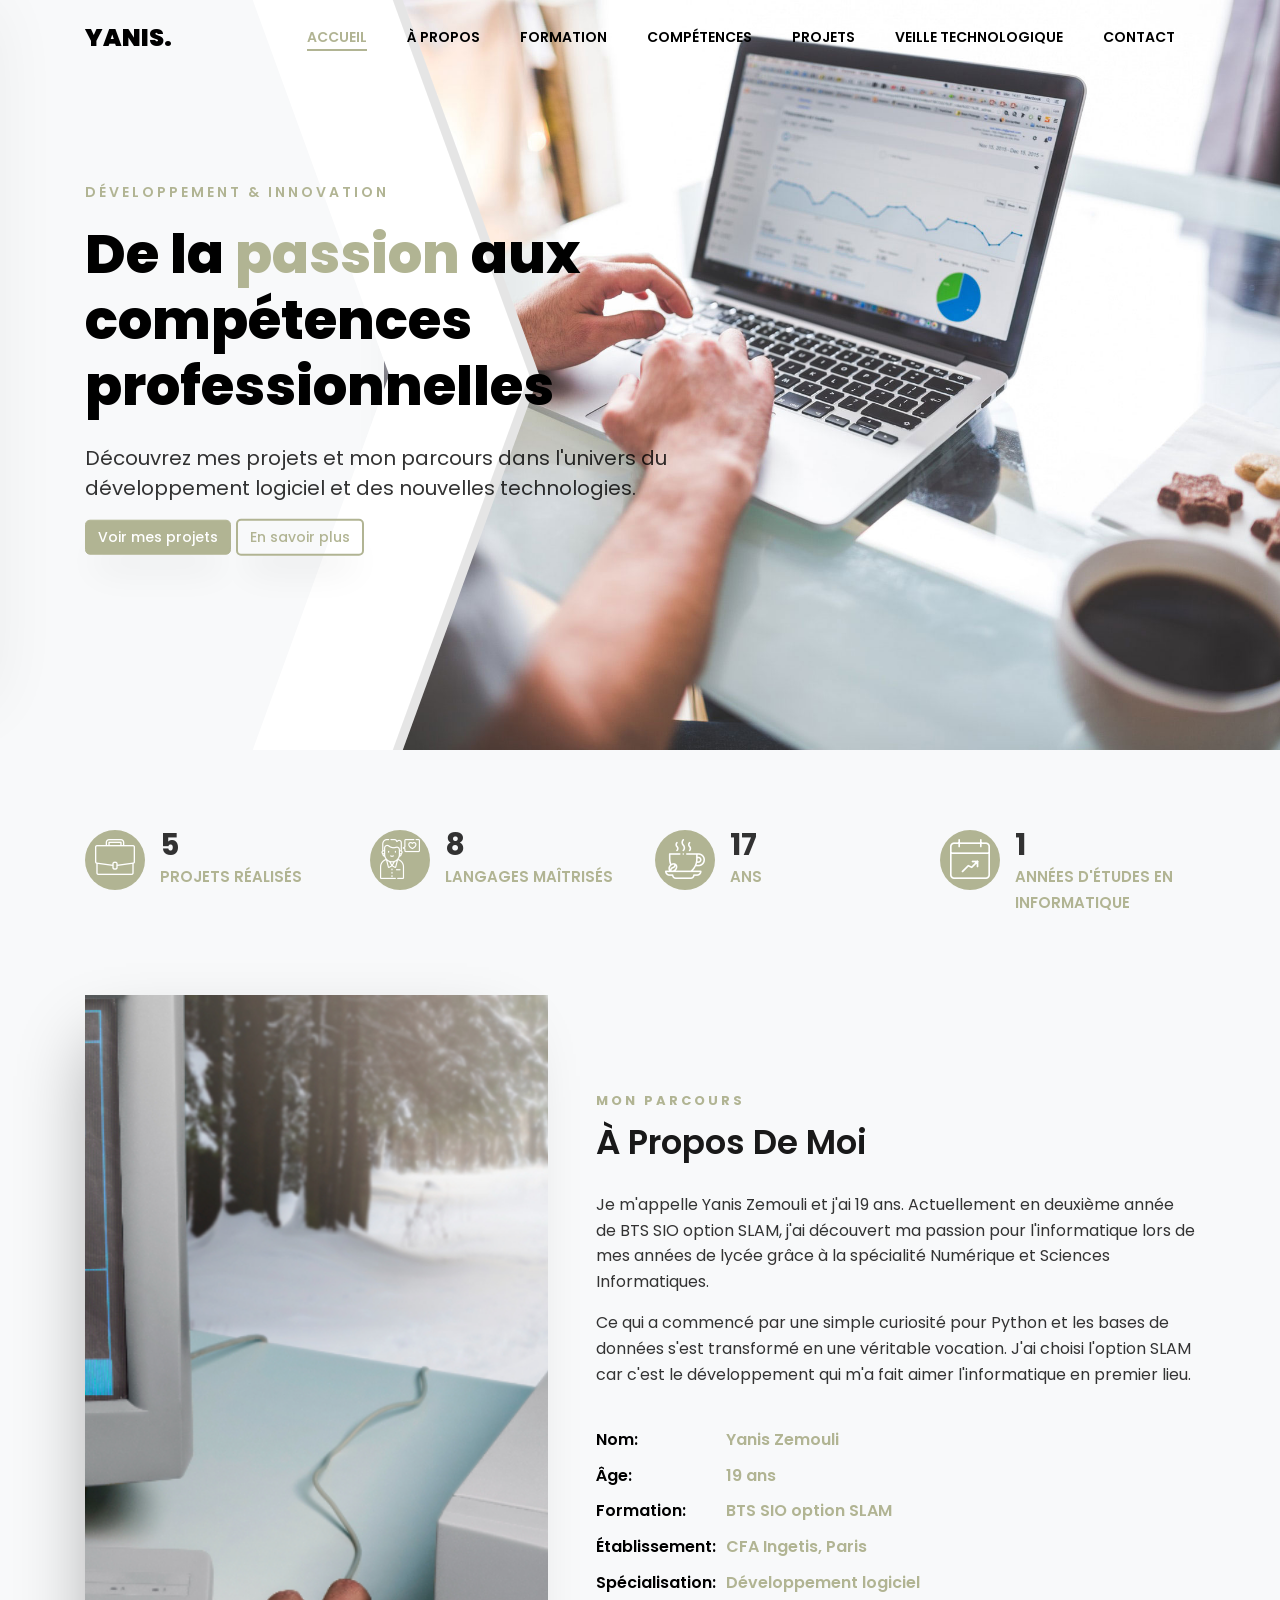
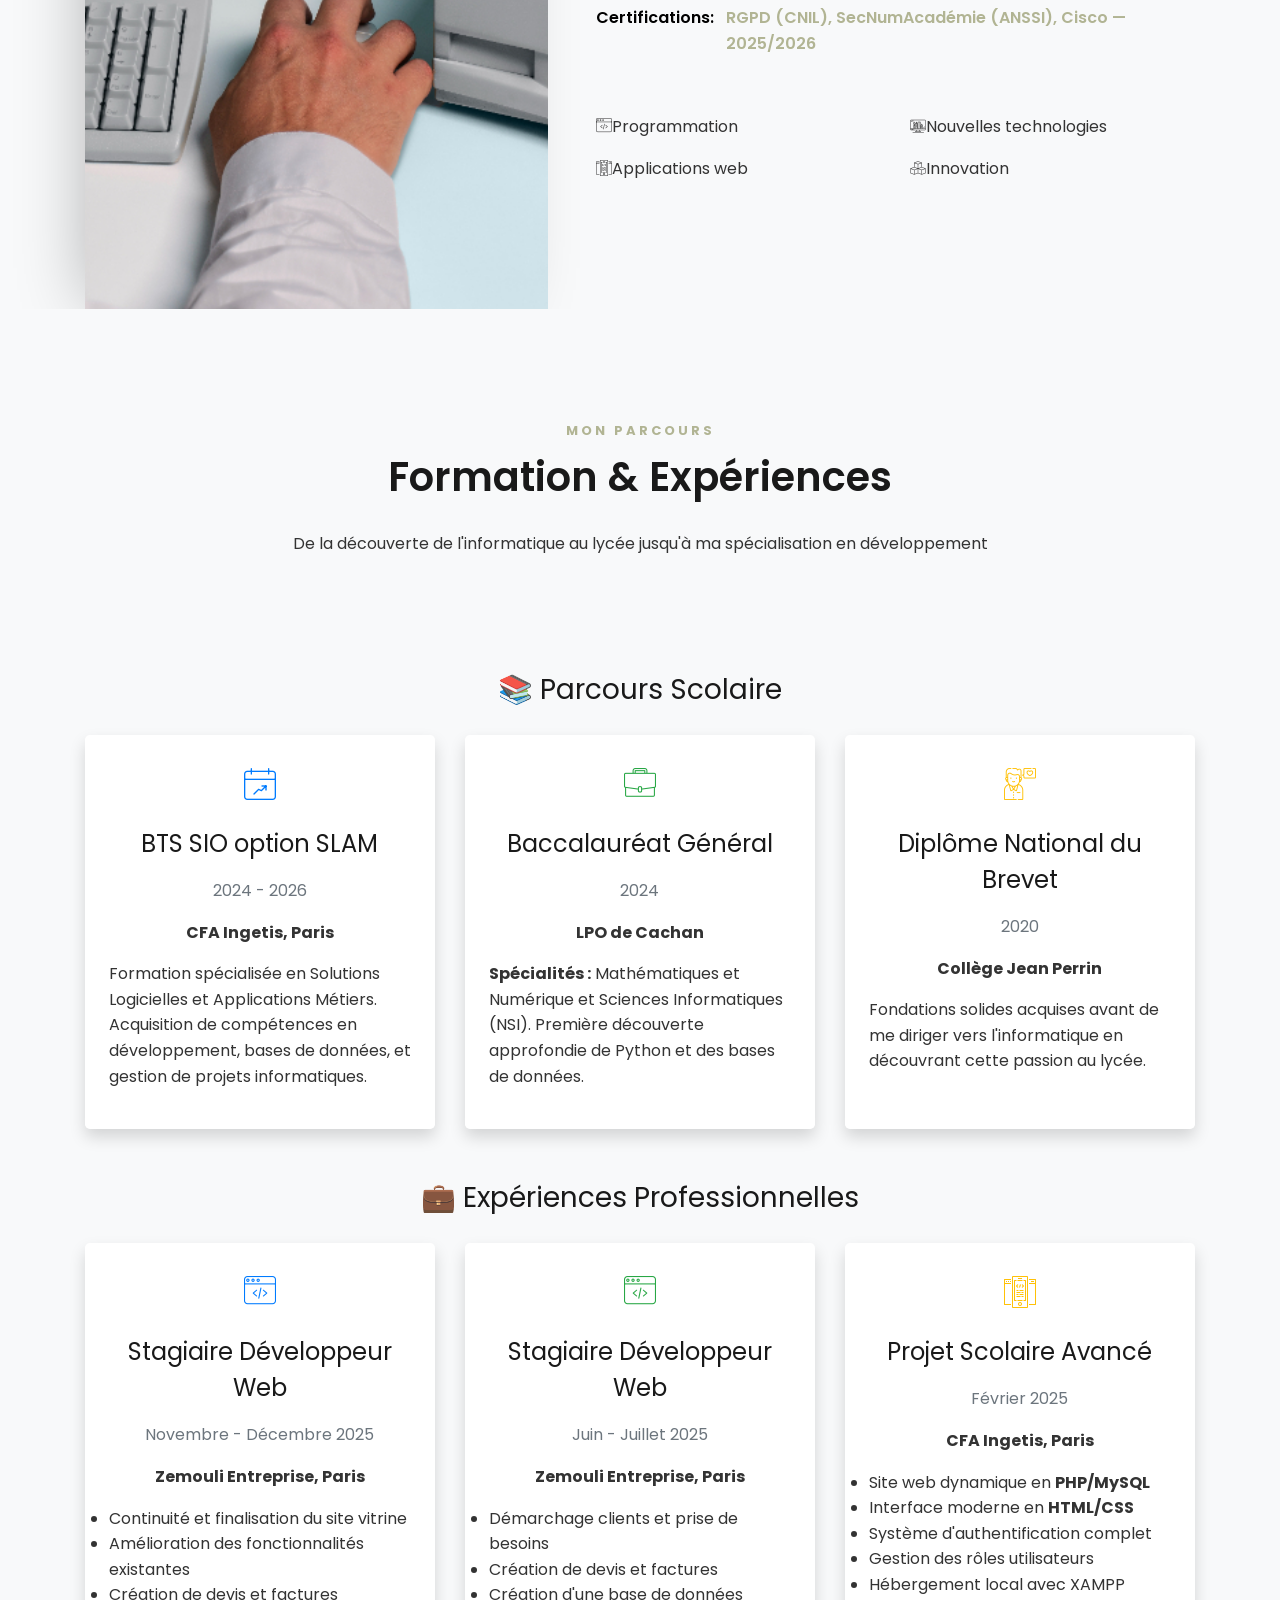
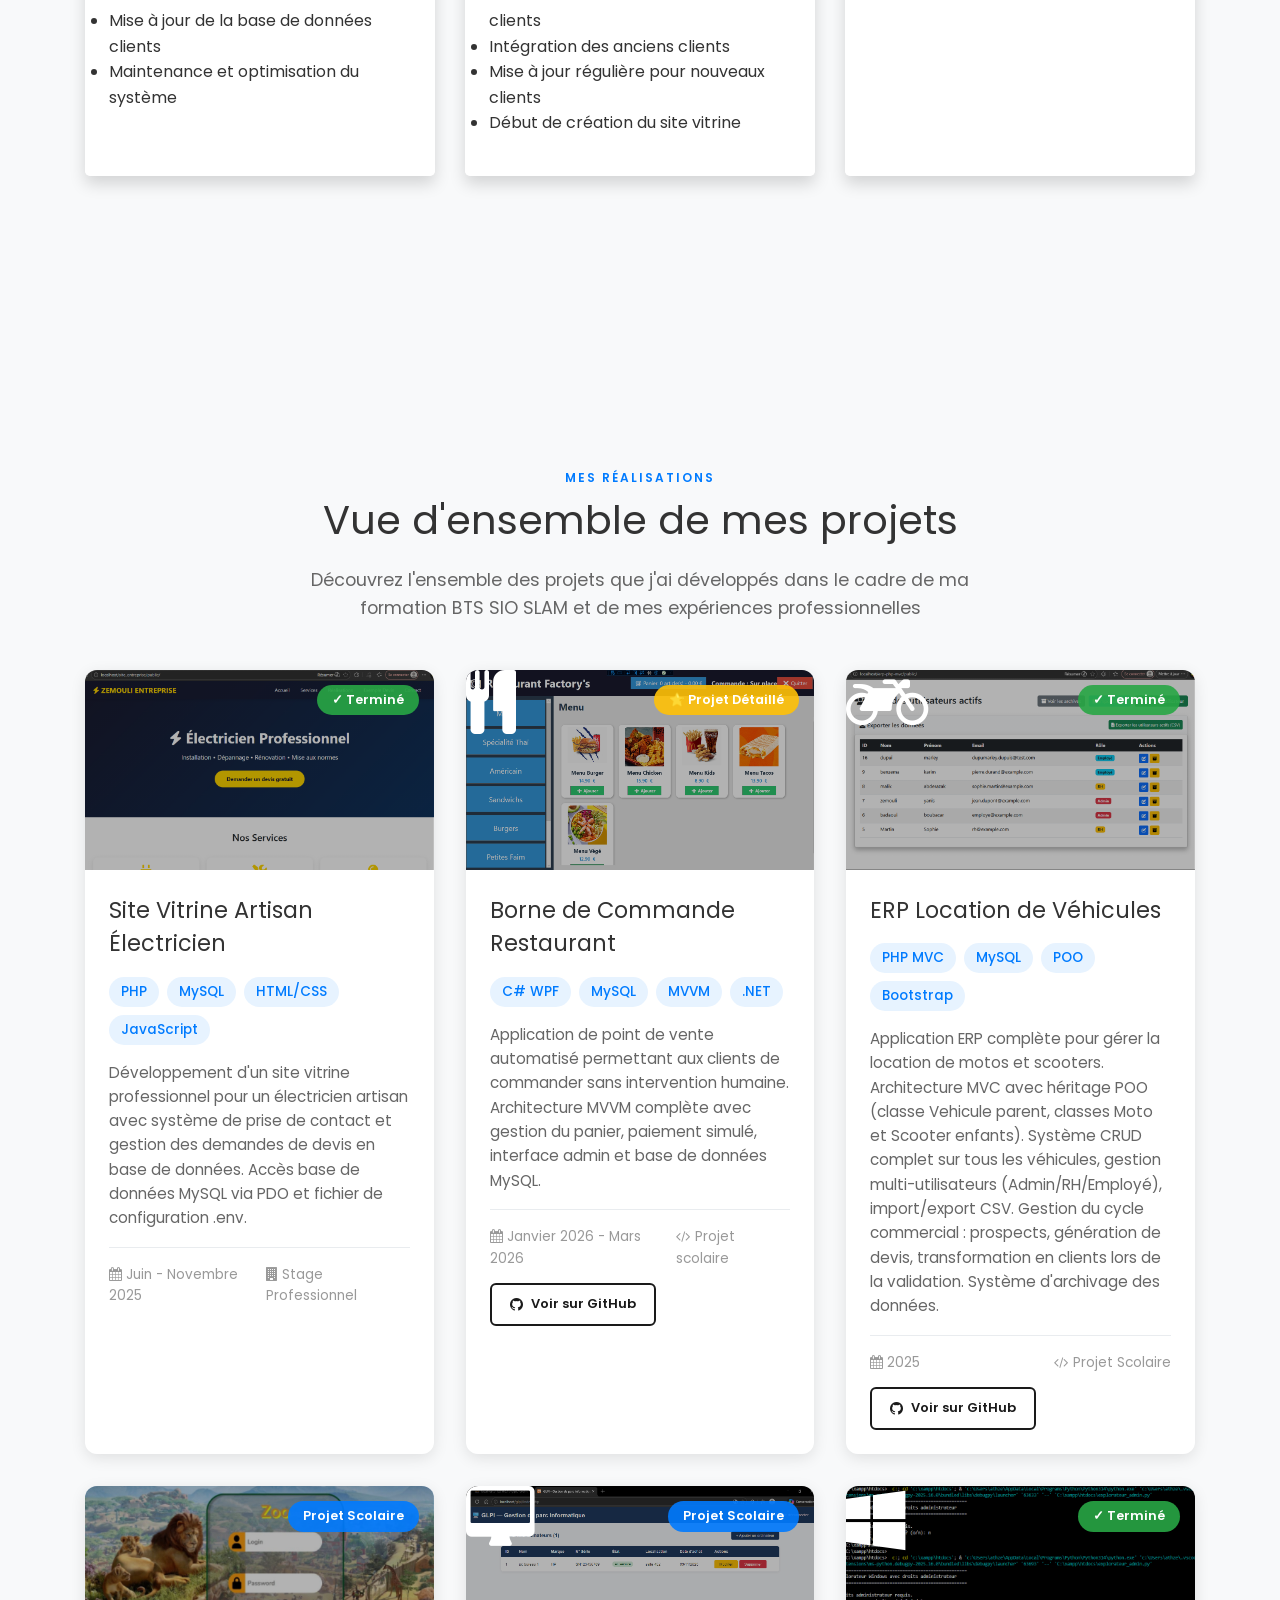
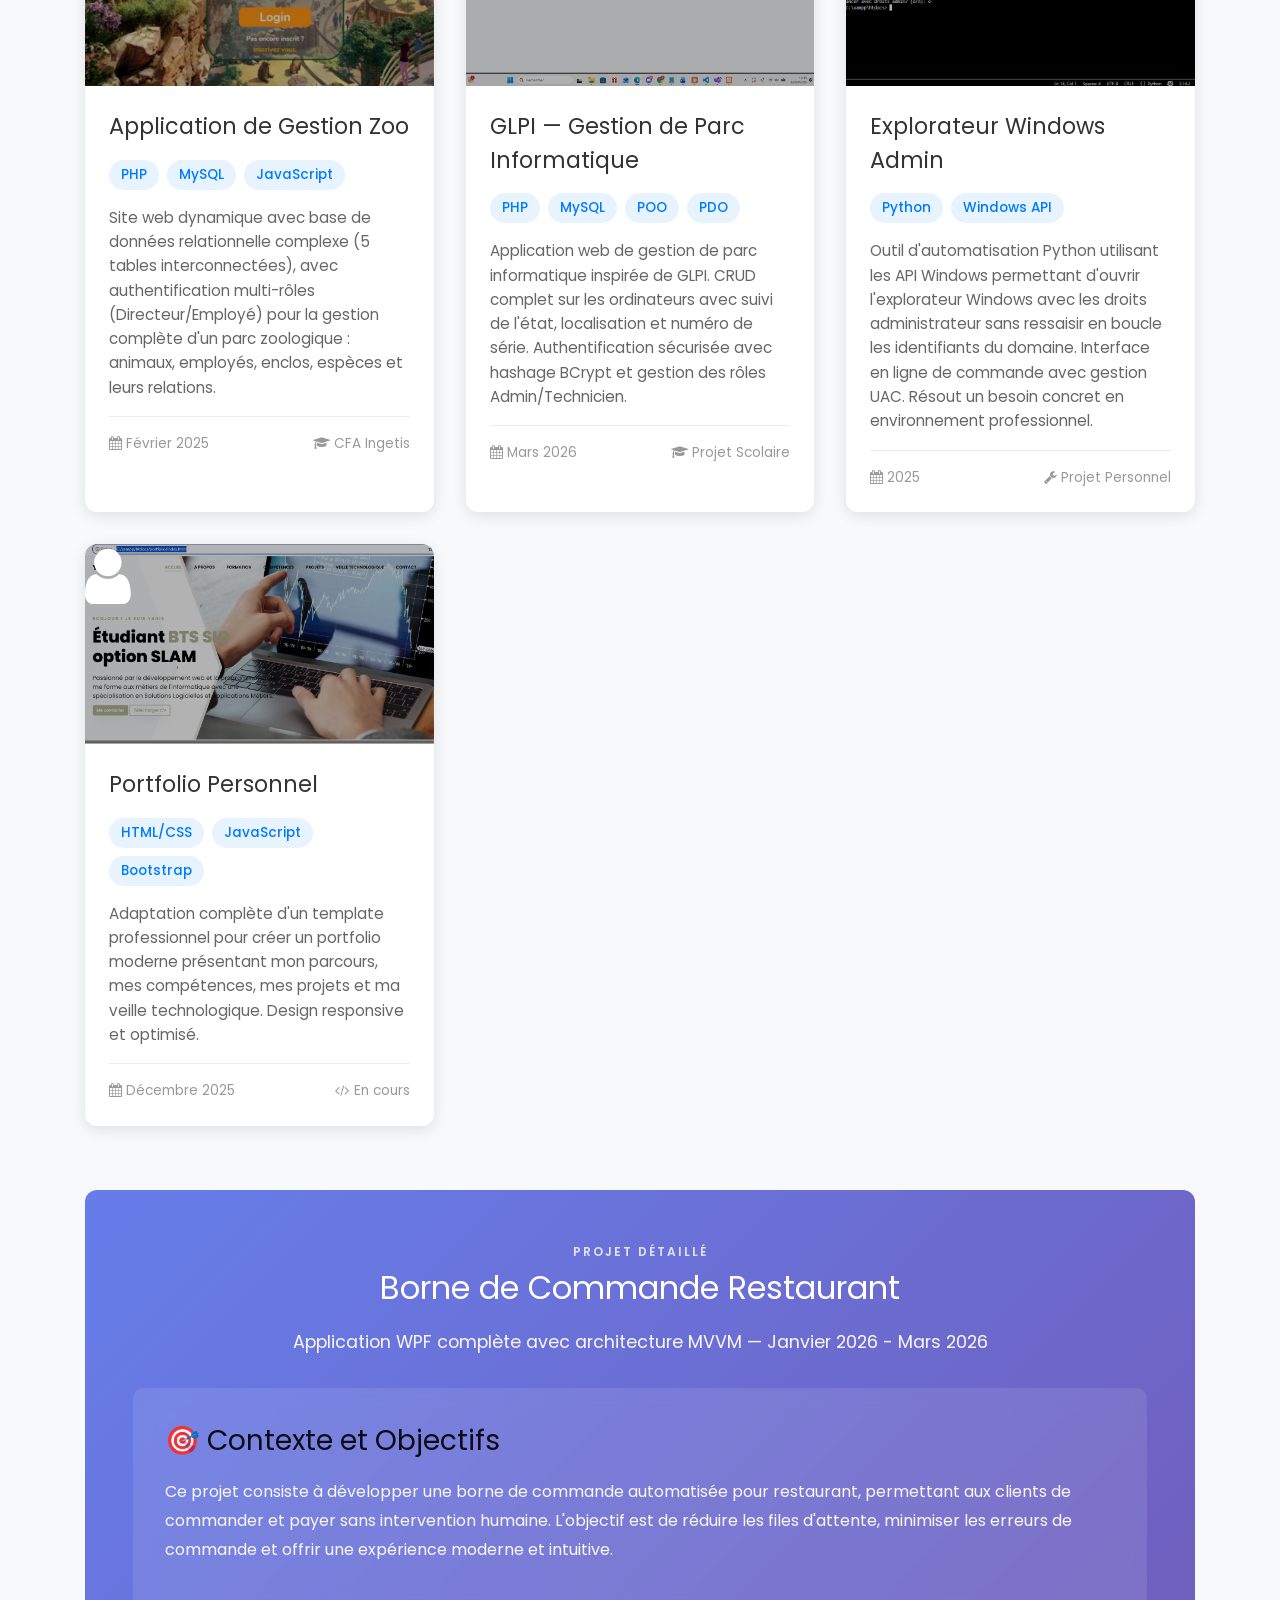
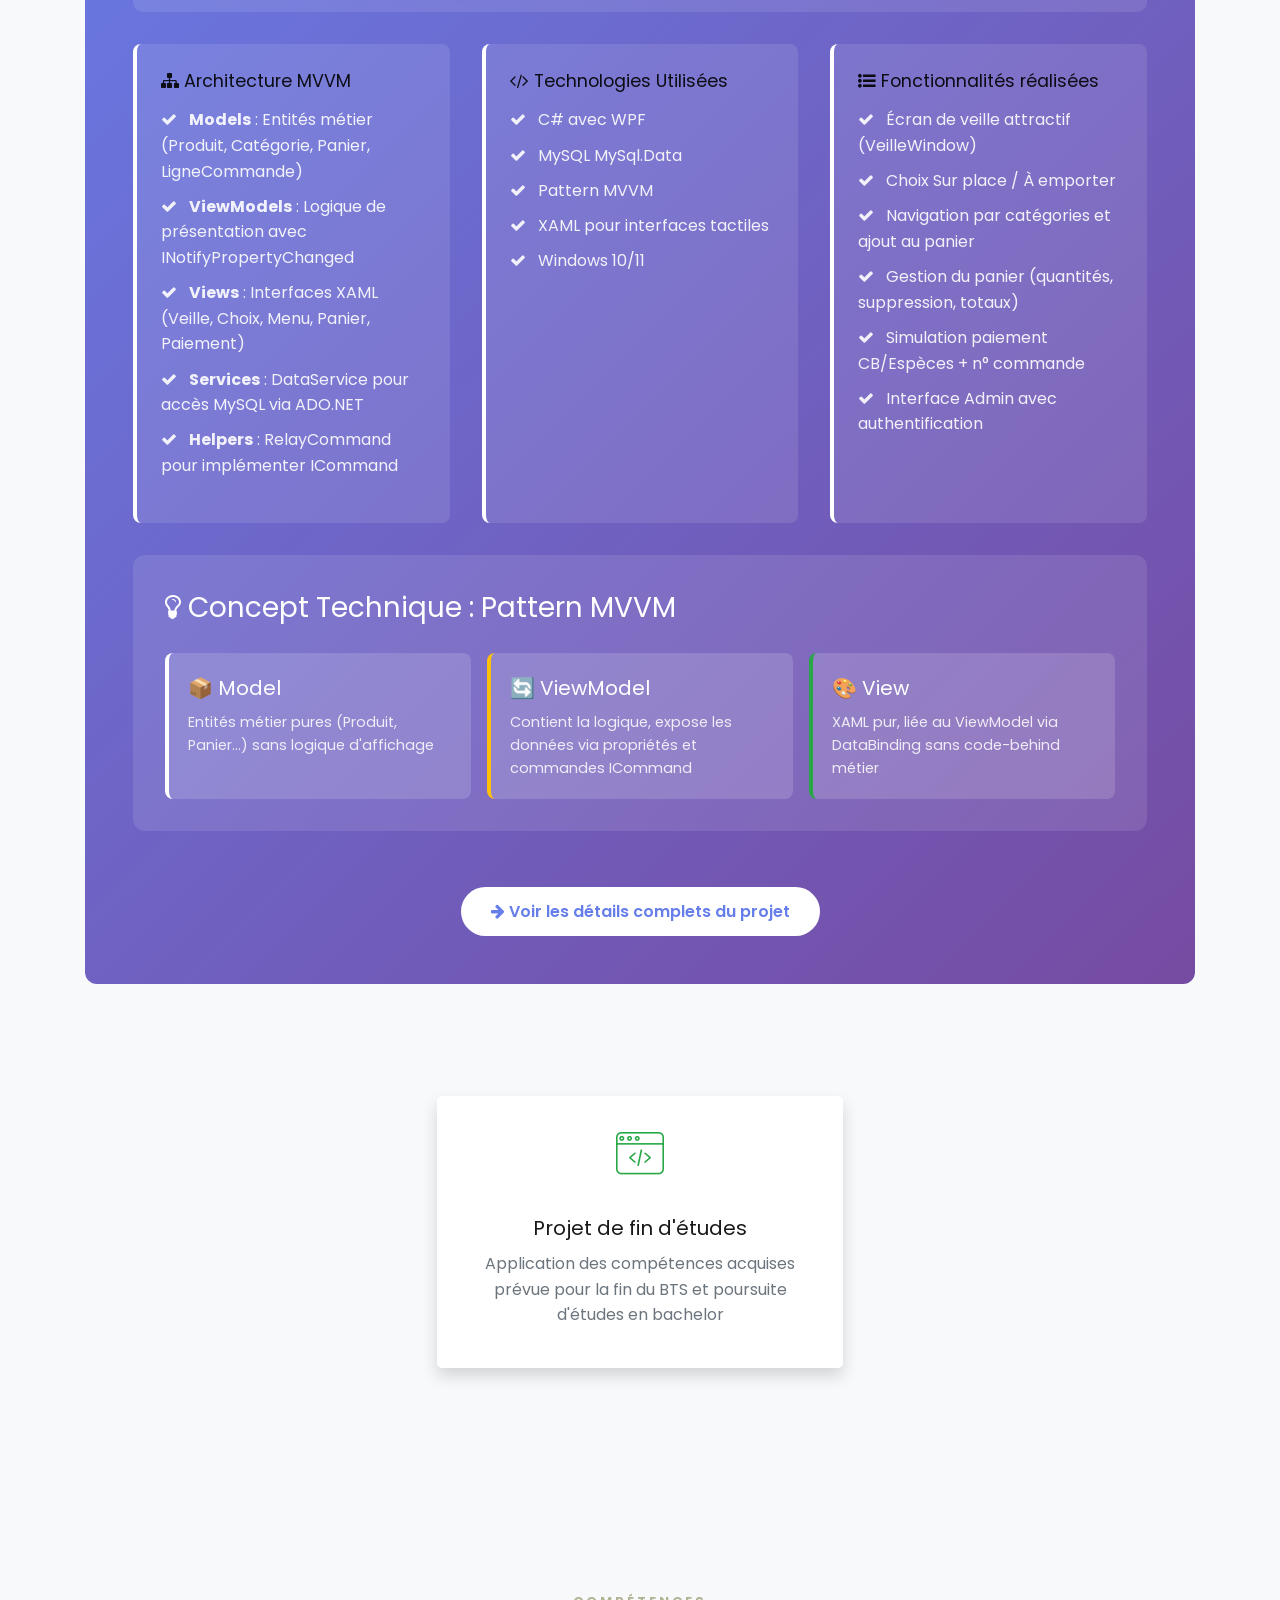
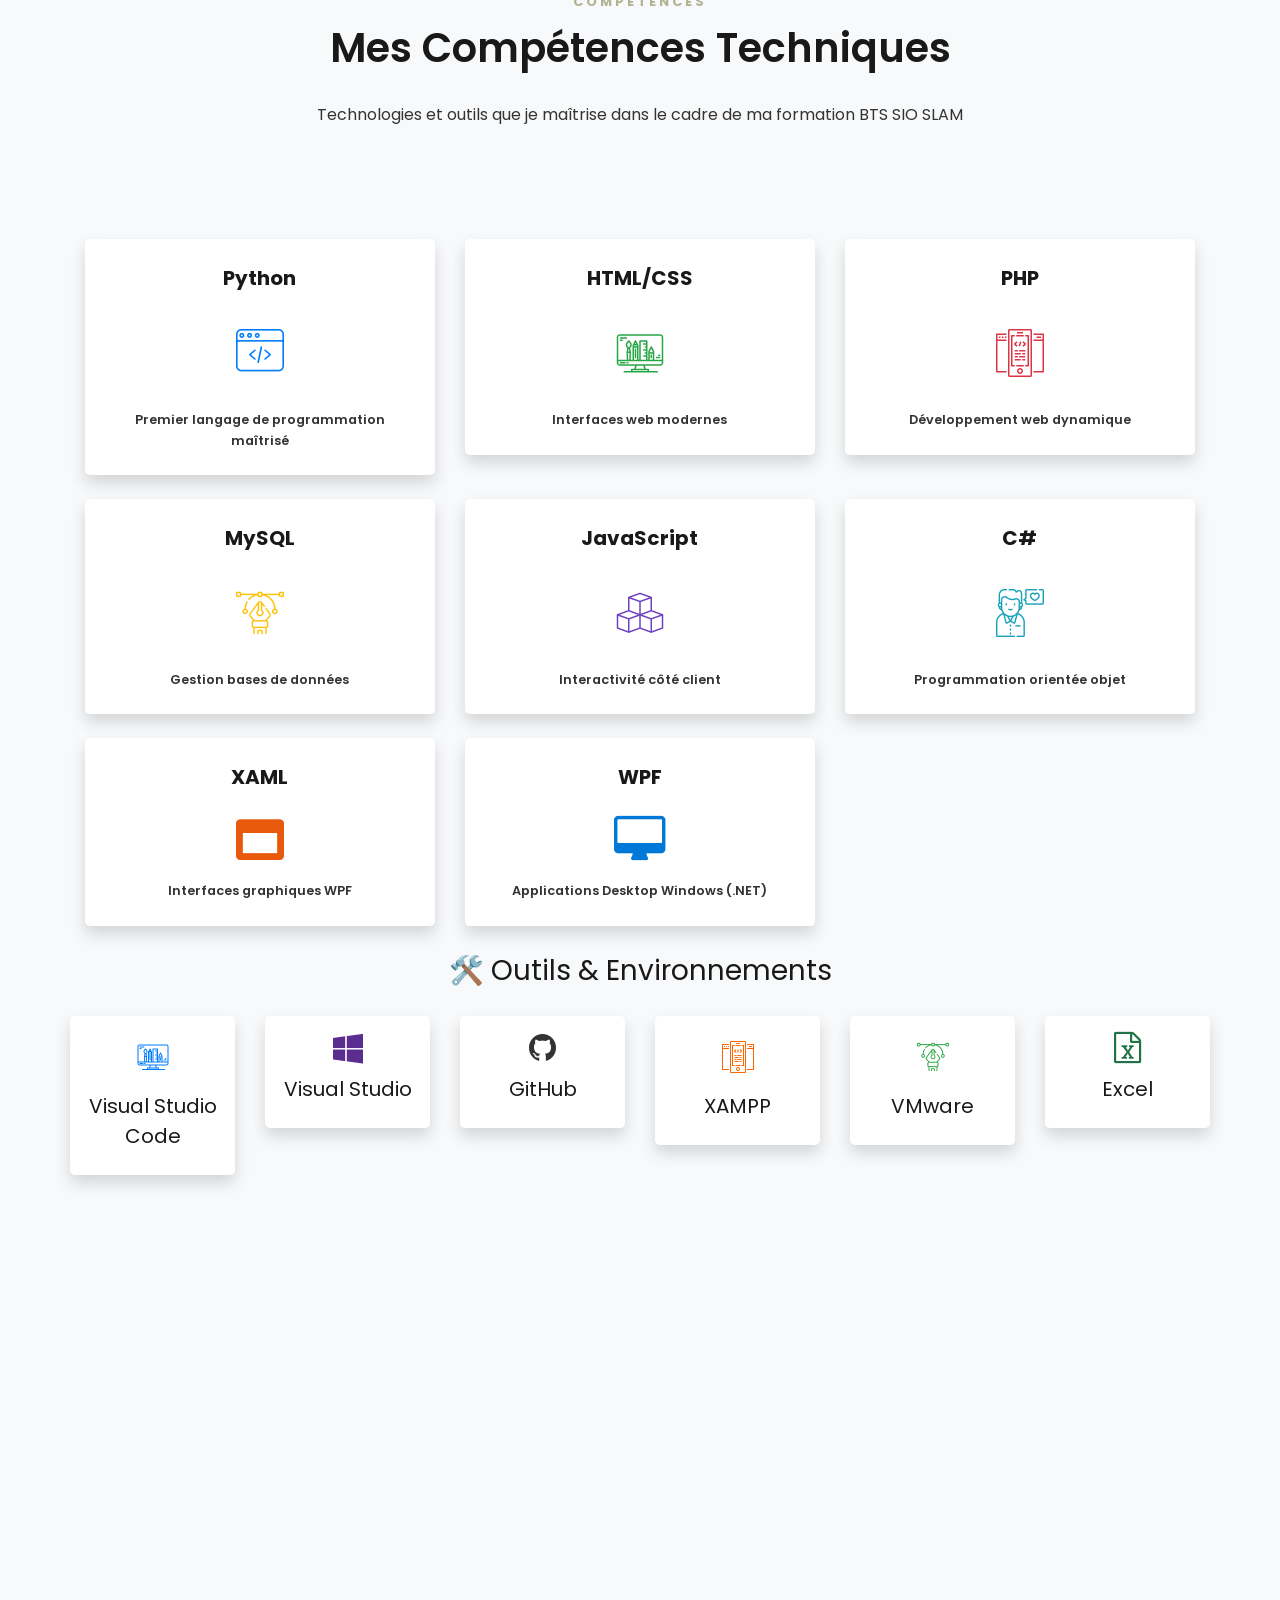
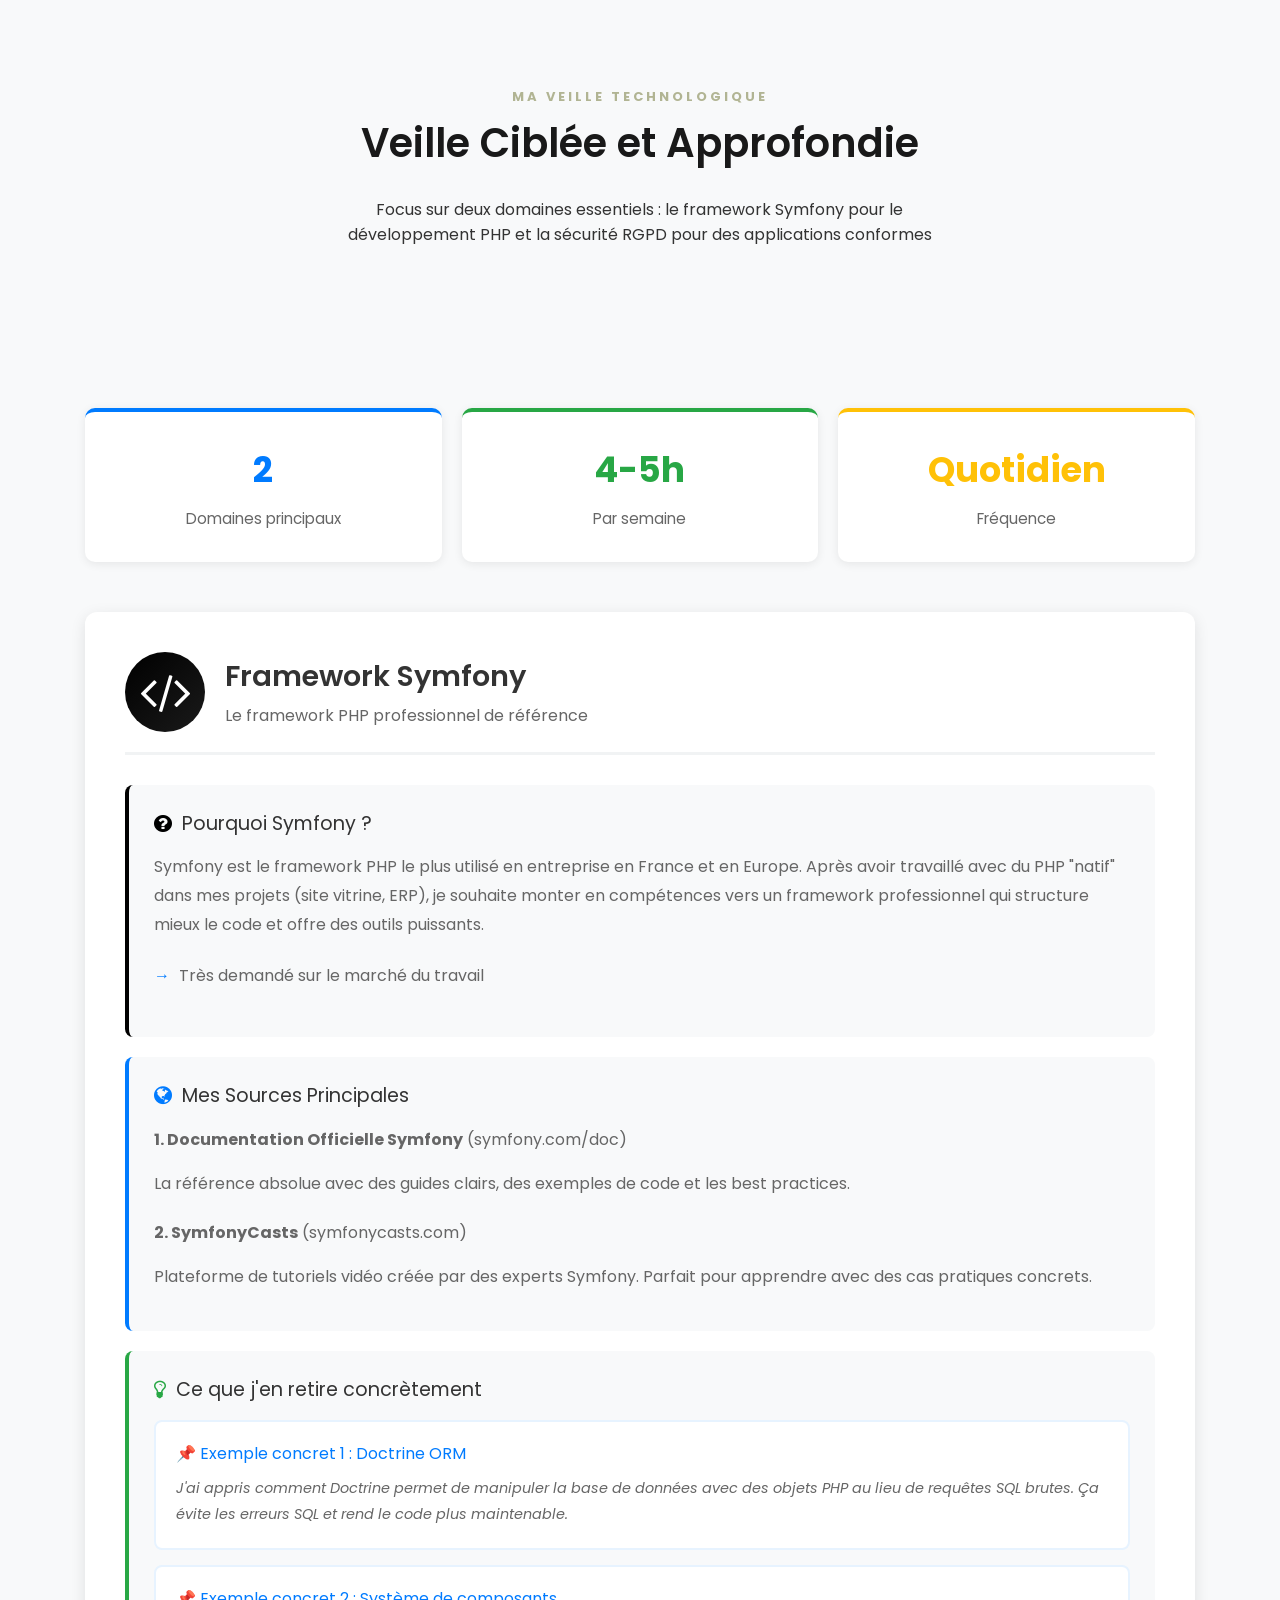
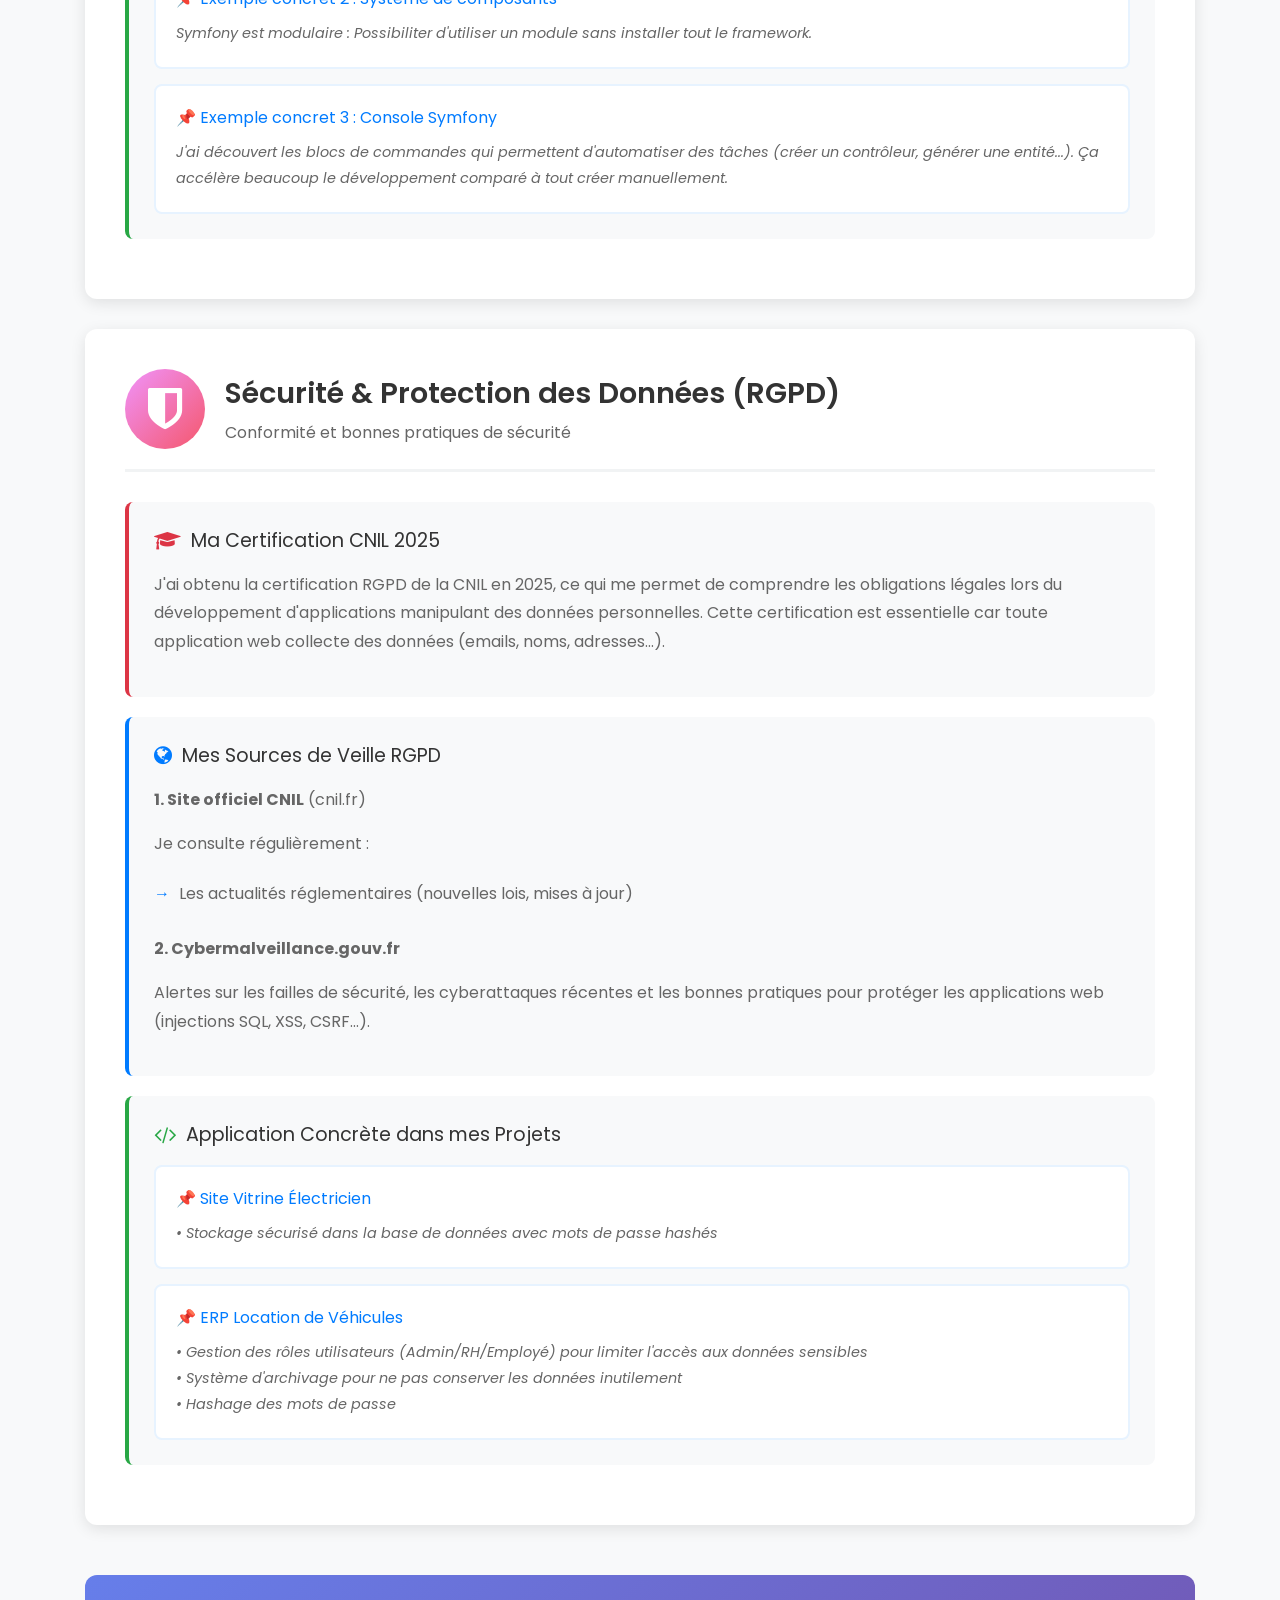
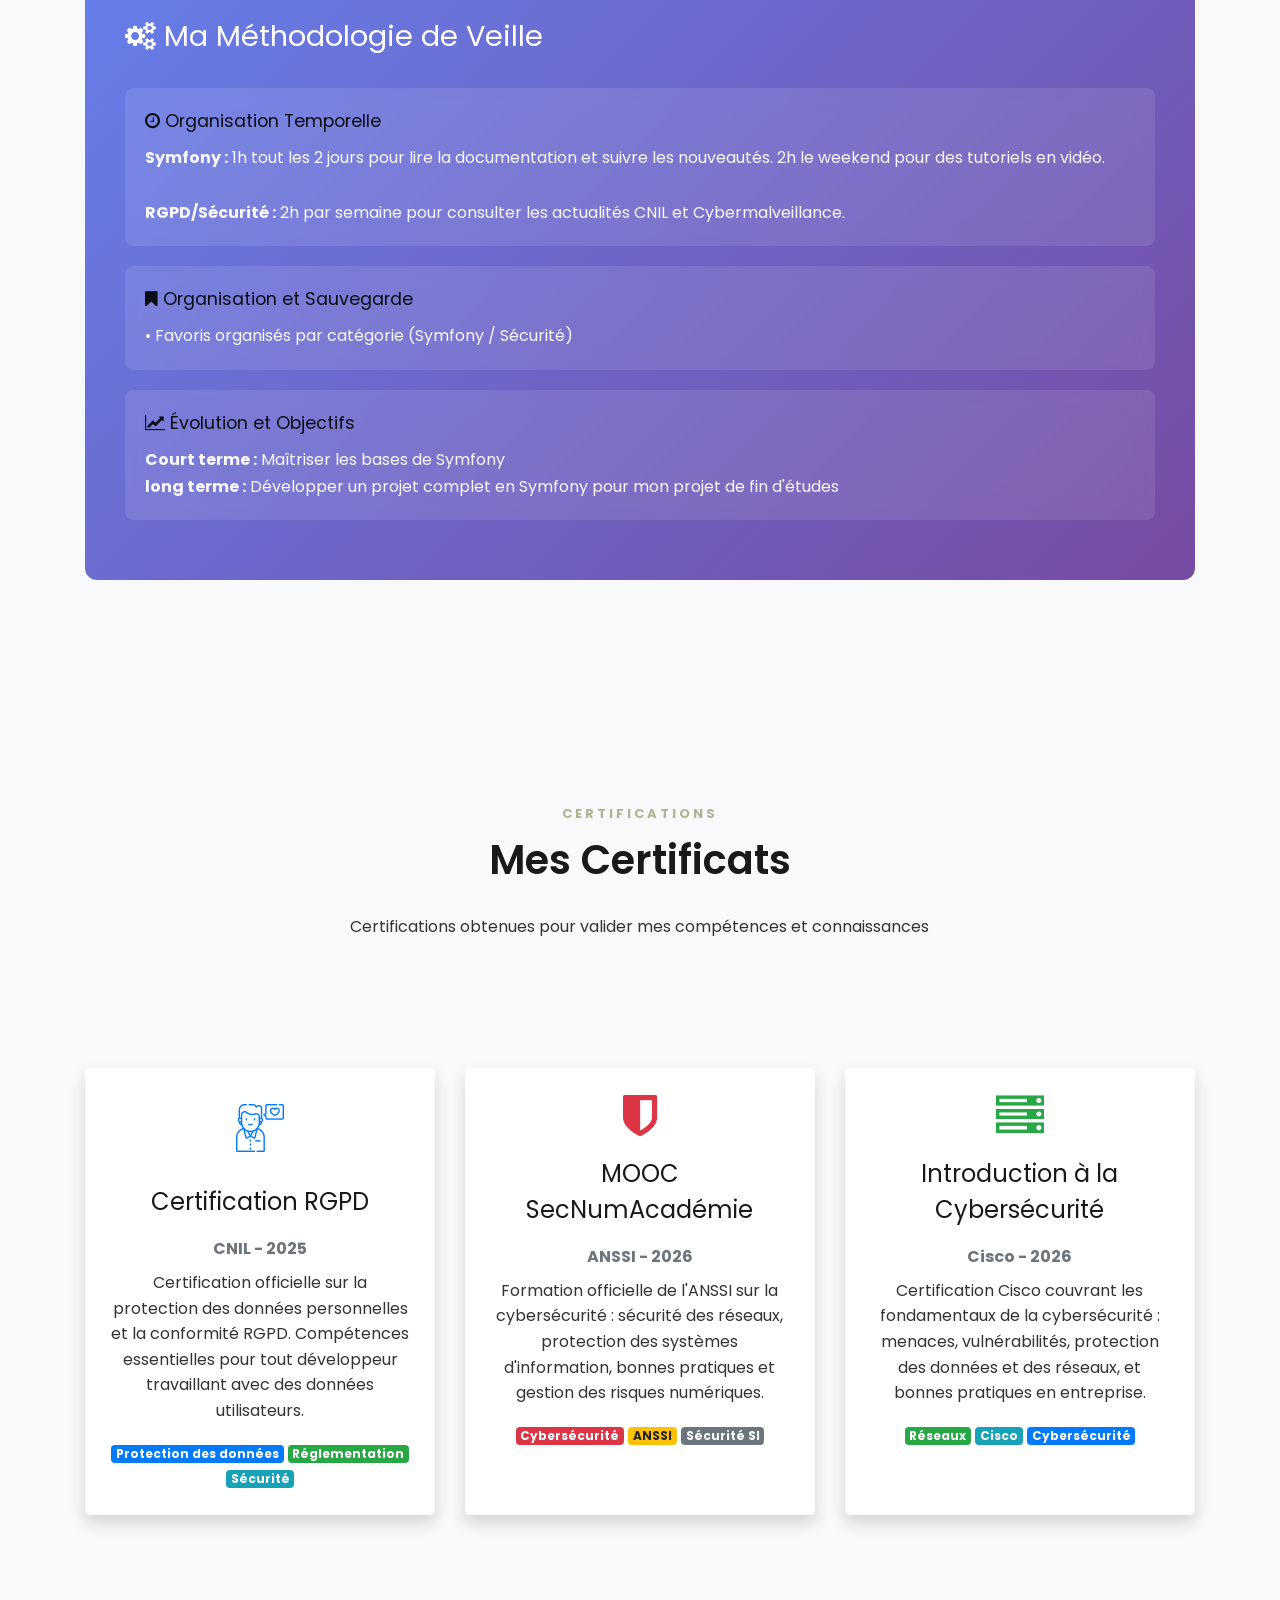
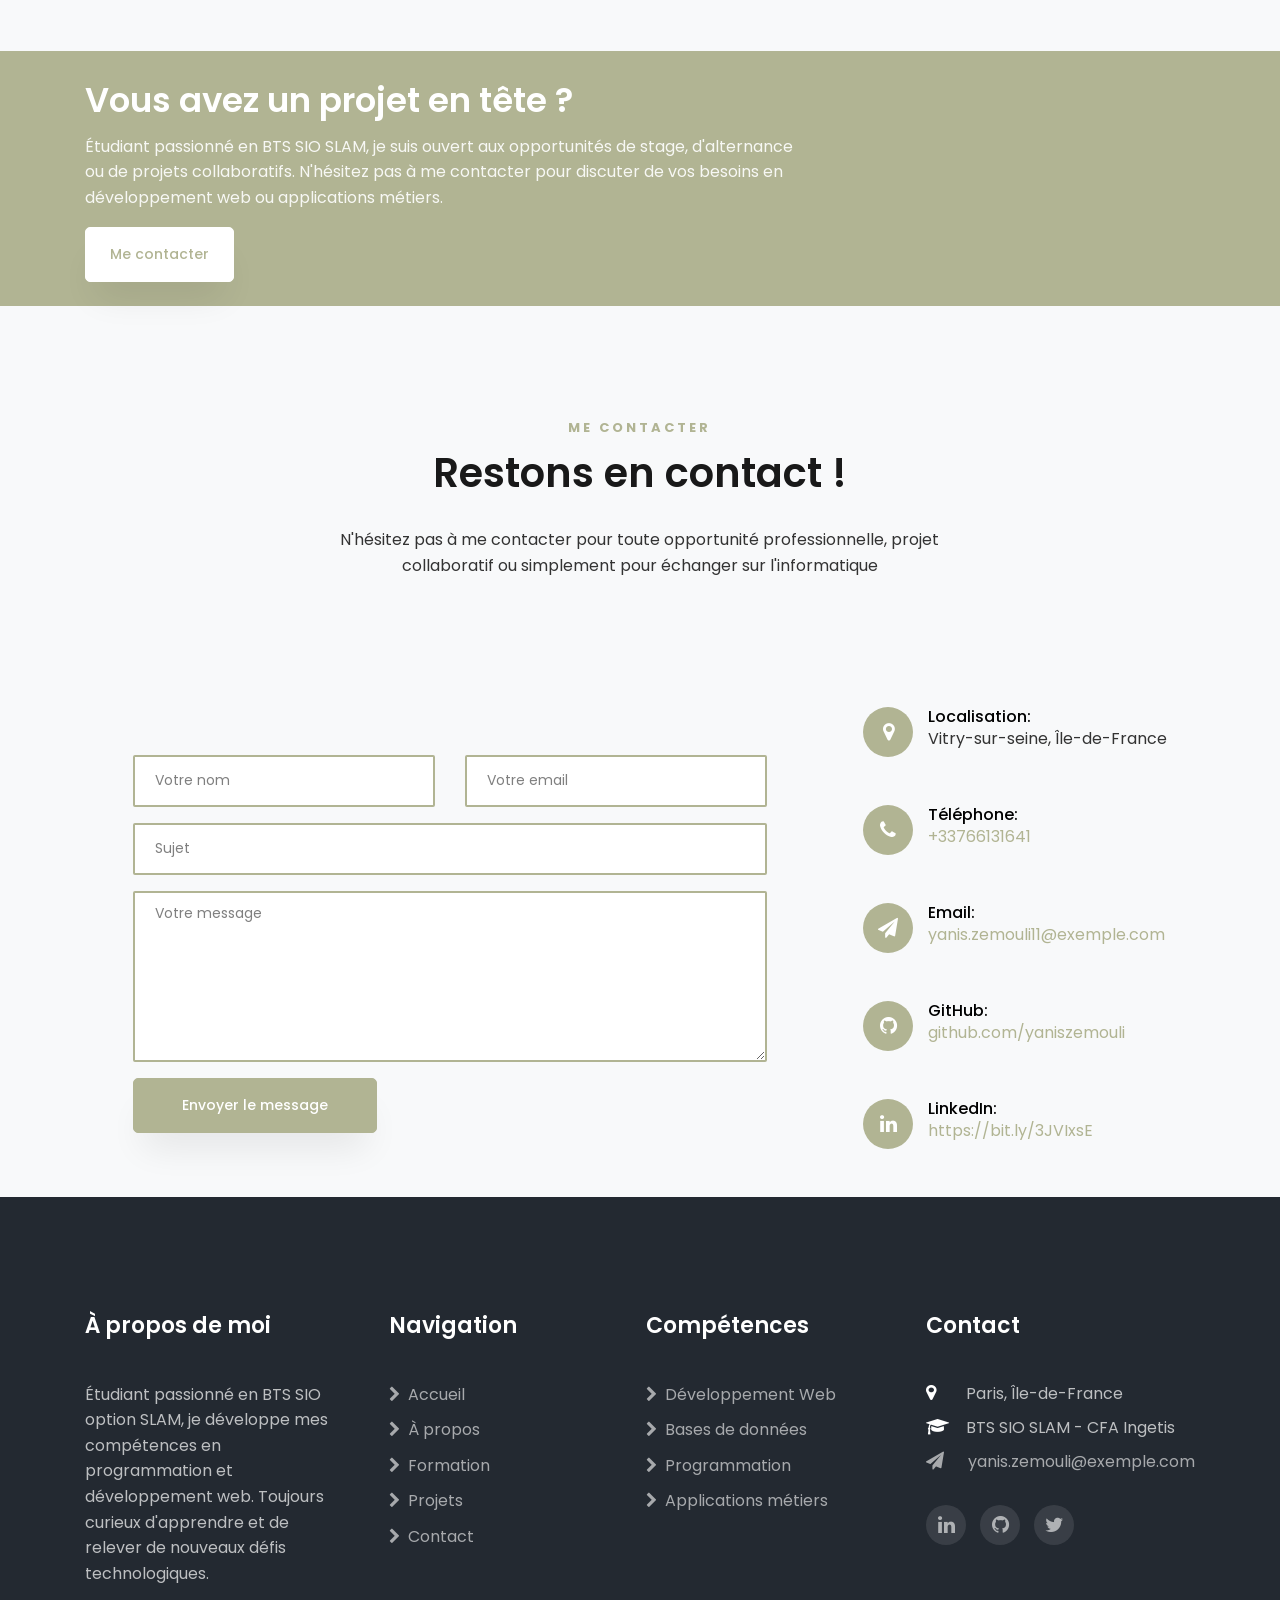
==== commit 098b6fca: "update" ====
--- a/index.html
+++ b/index.html
@@ -347,8 +347,9 @@
                             <span class="tech-tag">JavaScript</span>
                         </div>
                         <p class="project-description">
-                            Développement complet d'un site vitrine professionnel avec système de contact pour devis, gestion de base de données clients et interface d'administration. Architecture en couches PHP/MySQL avec conformité RGPD.
-                        </p>
+						Développement d'un site vitrine professionnel pour un électricien artisan avec système de prise de contact et gestion des demandes de devis en base de données. Accès base de données MySQL via PDO et fichier de configuration .env.
+
+						</p>
                         <div class="project-meta">
                             <span><i class="fa fa-calendar"></i> Juin - Novembre 2025</span>
                             <span><i class="fa fa-building"></i> Stage Professionnel</span>
@@ -356,7 +357,7 @@
                     </div>
                 </div>
 
-                <!-- Projet 6: Borne de Commande Restaurant -->
+               <!-- Projet 6: Borne de Commande Restaurant -->
                 <div class="project-card">
                     <div class="project-image" style="background-image: linear-gradient(rgba(0,0,0,0.3), rgba(0,0,0,0.3)), url('images/borne_restaurant/page_menu_2.png');">
                         <i class="fa fa-cutlery" style="font-size: 4rem; color: white;"></i>
@@ -373,12 +374,16 @@
                         <p class="project-description">
                             Application de point de vente automatisé permettant aux clients de commander sans intervention humaine. Architecture MVVM complète avec gestion du panier, paiement simulé, interface admin et base de données MySQL.
                         </p>
-                        <div class="project-meta">
-                            <span><i class="fa fa-calendar"></i> Janvier 2026 - En cours</span>
-                            <span><i class="fa fa-code"></i> Projet Personnel</span>
-                        </div>
-                    </div>
-                </div>
+                         <div class="project-meta">
+                            <span><i class="fa fa-calendar"></i> Janvier 2026 - Mars 2026</span>
+                            <span><i class="fa fa-code"></i> Projet scolaire</span>
+                        </div>
+                        <a href="https://github.com/Yinkso1103/Borne_Restaurant" target="_blank" class="btn-github">
+                            <i class="fa fa-github"></i> Voir sur GitHub
+                        </a>
+                    </div>
+                </div>
+ 
 
                 <!-- Projet 2: ERP Location Véhicules -->
                 <div class="project-card">
@@ -398,7 +403,10 @@
                         <div class="project-meta">
                             <span><i class="fa fa-calendar"></i> 2025</span>
                             <span><i class="fa fa-code"></i> Projet Scolaire</span>
-                        </div>
+                         </div>
+                        <a href="https://github.com/Yinkso1103/ERP_Location_Vehicule" target="_blank" class="btn-github">
+                            <i class="fa fa-github"></i> Voir sur GitHub
+                        </a>
                     </div>
                 </div>
 
@@ -493,13 +501,13 @@
                 <div class="featured-header">
                     <span class="subheading" style="color: rgba(255,255,255,0.8);">PROJET DÉTAILLÉ</span>
                     <h2>Borne de Commande Restaurant</h2>
-                    <p>Application WPF complète avec architecture MVVM — Janvier 2026, en cours de développement</p>
+                    <p>Application WPF complète avec architecture MVVM — Janvier 2026 - Mars 2026</p>
                 </div>
 
                 <div class="featured-content">
                     <h3 style="margin-bottom: 1rem;">🎯 Contexte et Objectifs</h3>
                     <p style="opacity: 0.95; line-height: 1.8;">
-                        Ce projet personnel consiste à développer une borne de commande automatisée pour restaurant, permettant aux clients de commander et payer sans intervention humaine. L'objectif est de réduire les files d'attente, minimiser les erreurs de commande et offrir une expérience moderne et intuitive — comparable aux bornes des grandes enseignes de restauration rapide.
+                        Ce projet consiste à développer une borne de commande automatisée pour restaurant, permettant aux clients de commander et payer sans intervention humaine. L'objectif est de réduire les files d'attente, minimiser les erreurs de commande et offrir une expérience moderne et intuitive.
                     </p>
                 </div>
 
@@ -518,9 +526,9 @@
                     <div class="detail-item">
                         <h4><i class="fa fa-code"></i> Technologies Utilisées</h4>
                         <ul>
-                            <li><i class="fa fa-check"></i> C# avec WPF (.NET 6.0+)</li>
-                            <li><i class="fa fa-check"></i> MySQL 8.0 + MySql.Data (ADO.NET)</li>
-                            <li><i class="fa fa-check"></i> Pattern MVVM strict</li>
+                            <li><i class="fa fa-check"></i> C# avec WPF</li>
+                            <li><i class="fa fa-check"></i> MySQL MySql.Data </li>
+                            <li><i class="fa fa-check"></i> Pattern MVVM </li>
                             <li><i class="fa fa-check"></i> XAML pour interfaces tactiles</li>
                             <li><i class="fa fa-check"></i> Windows 10/11</li>
                         </ul>
@@ -570,26 +578,16 @@
 
 
 			<!-- Projets futurs ou en cours -->
-			<div class="row mt-4 justify-content-center">
-				<div class="col-md-12">
-					<h3 class="text-center mb-4">🚀 Projets en développement</h3>
-				</div>
-				<div class="col-md-4">
-					<div class="bg-white rounded-lg shadow p-4 text-center h-100">
-						<span class="flaticon-app-development" style="font-size: 3rem; color: #007bff;"></span>
-						<h5 class="mt-3">Borne de Commande Restaurant</h5>
-						<p class="text-muted">Application WPF/C# avec architecture MVVM, en cours depuis janvier 2026</p>
-					</div>
-				</div>
-				<div class="col-md-4">
-					<div class="bg-white rounded-lg shadow p-4 text-center h-100">
-						<span class="flaticon-web-programming" style="font-size: 3rem; color: #28a745;"></span>
-						<h5 class="mt-3">Projet de fin d'études</h5>
-						<p class="text-muted">Application des compétences acquises prévue pour la fin du BTS</p>
-					</div>
-				</div>
-			</div>
-		</div>
+			
+			<div class="row justify-content-center">
+    <div class="col-md-4">
+        <div class="bg-white rounded-lg shadow p-4 text-center h-100">
+            <span class="flaticon-web-programming" style="font-size: 3rem; color: #28a745;"></span>
+            <h5 class="mt-3">Projet de fin d'études</h5>
+            <p class="text-muted">Application des compétences acquises prévue pour la fin du BTS et poursuite d'études en bachelor</p>
+        </div>
+    </div>
+</div>
 	</section>
 
 	<section class="ftco-section" id="skills-section">
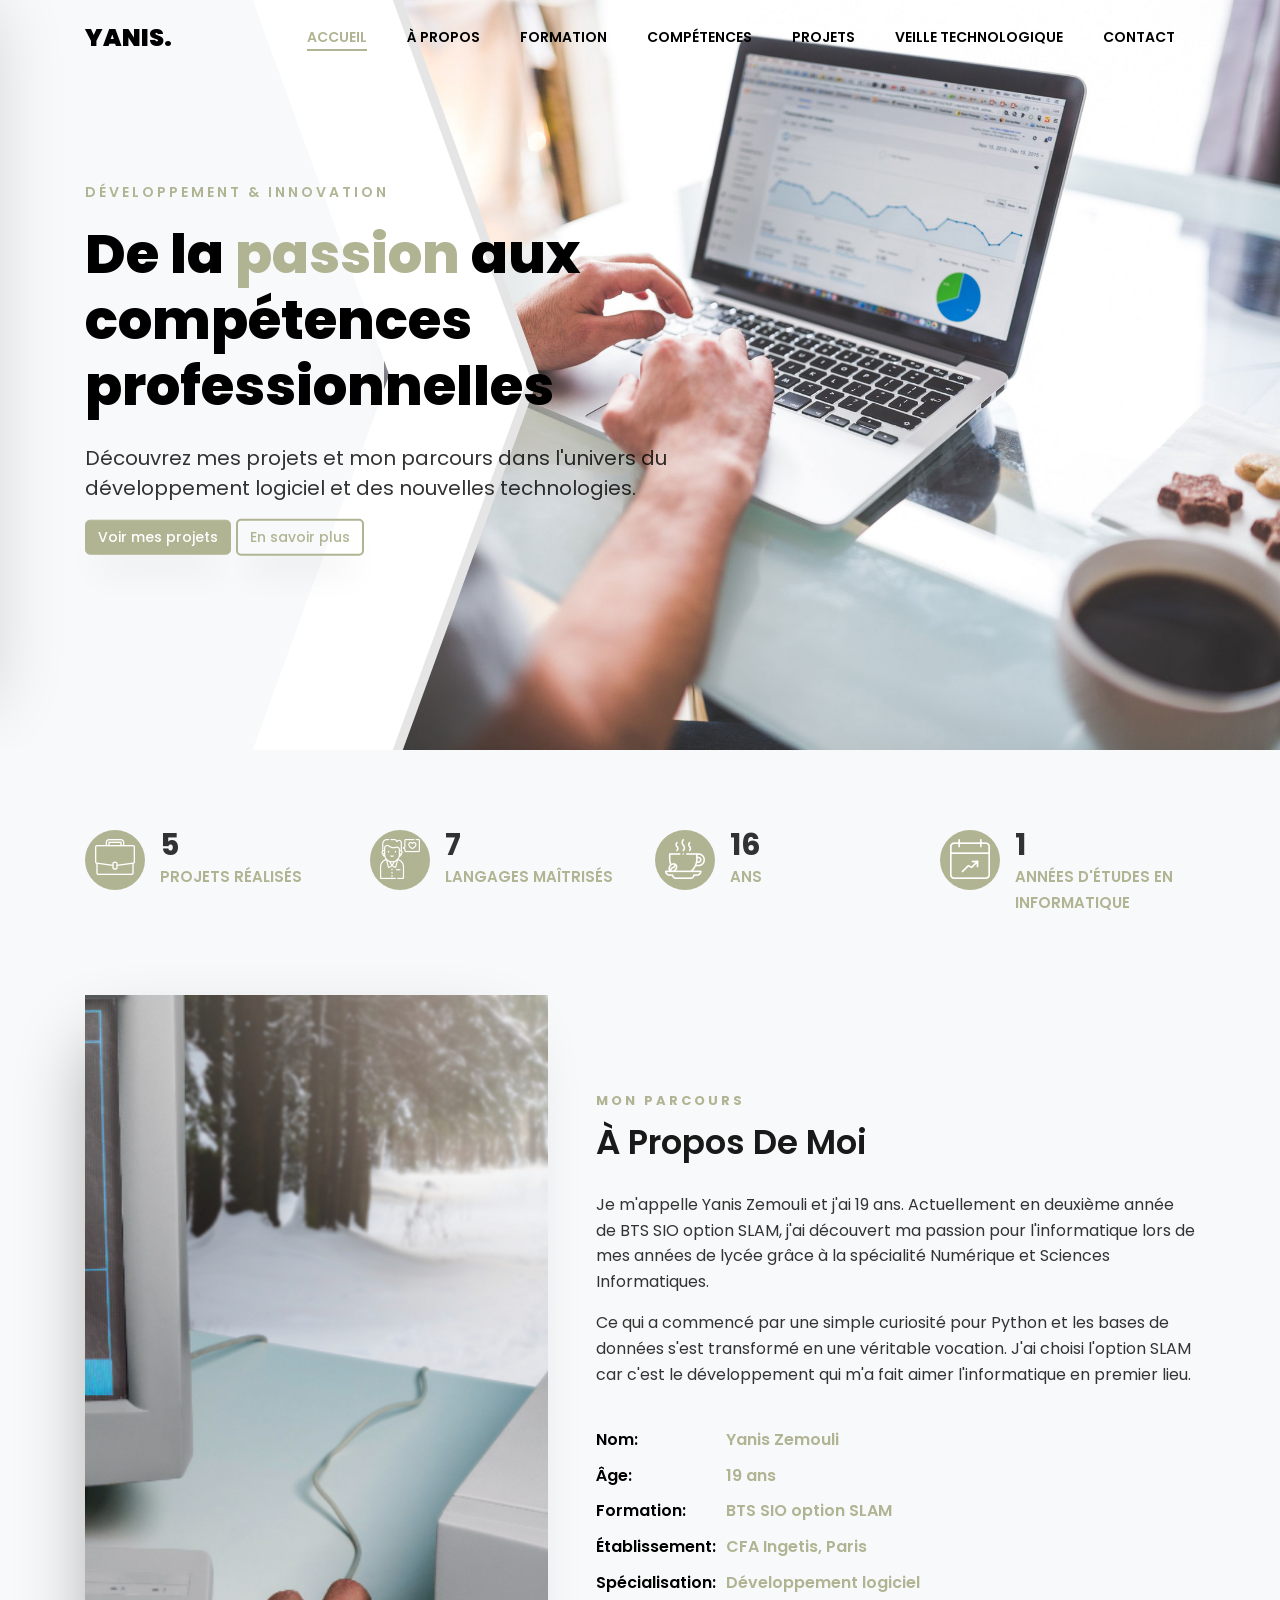
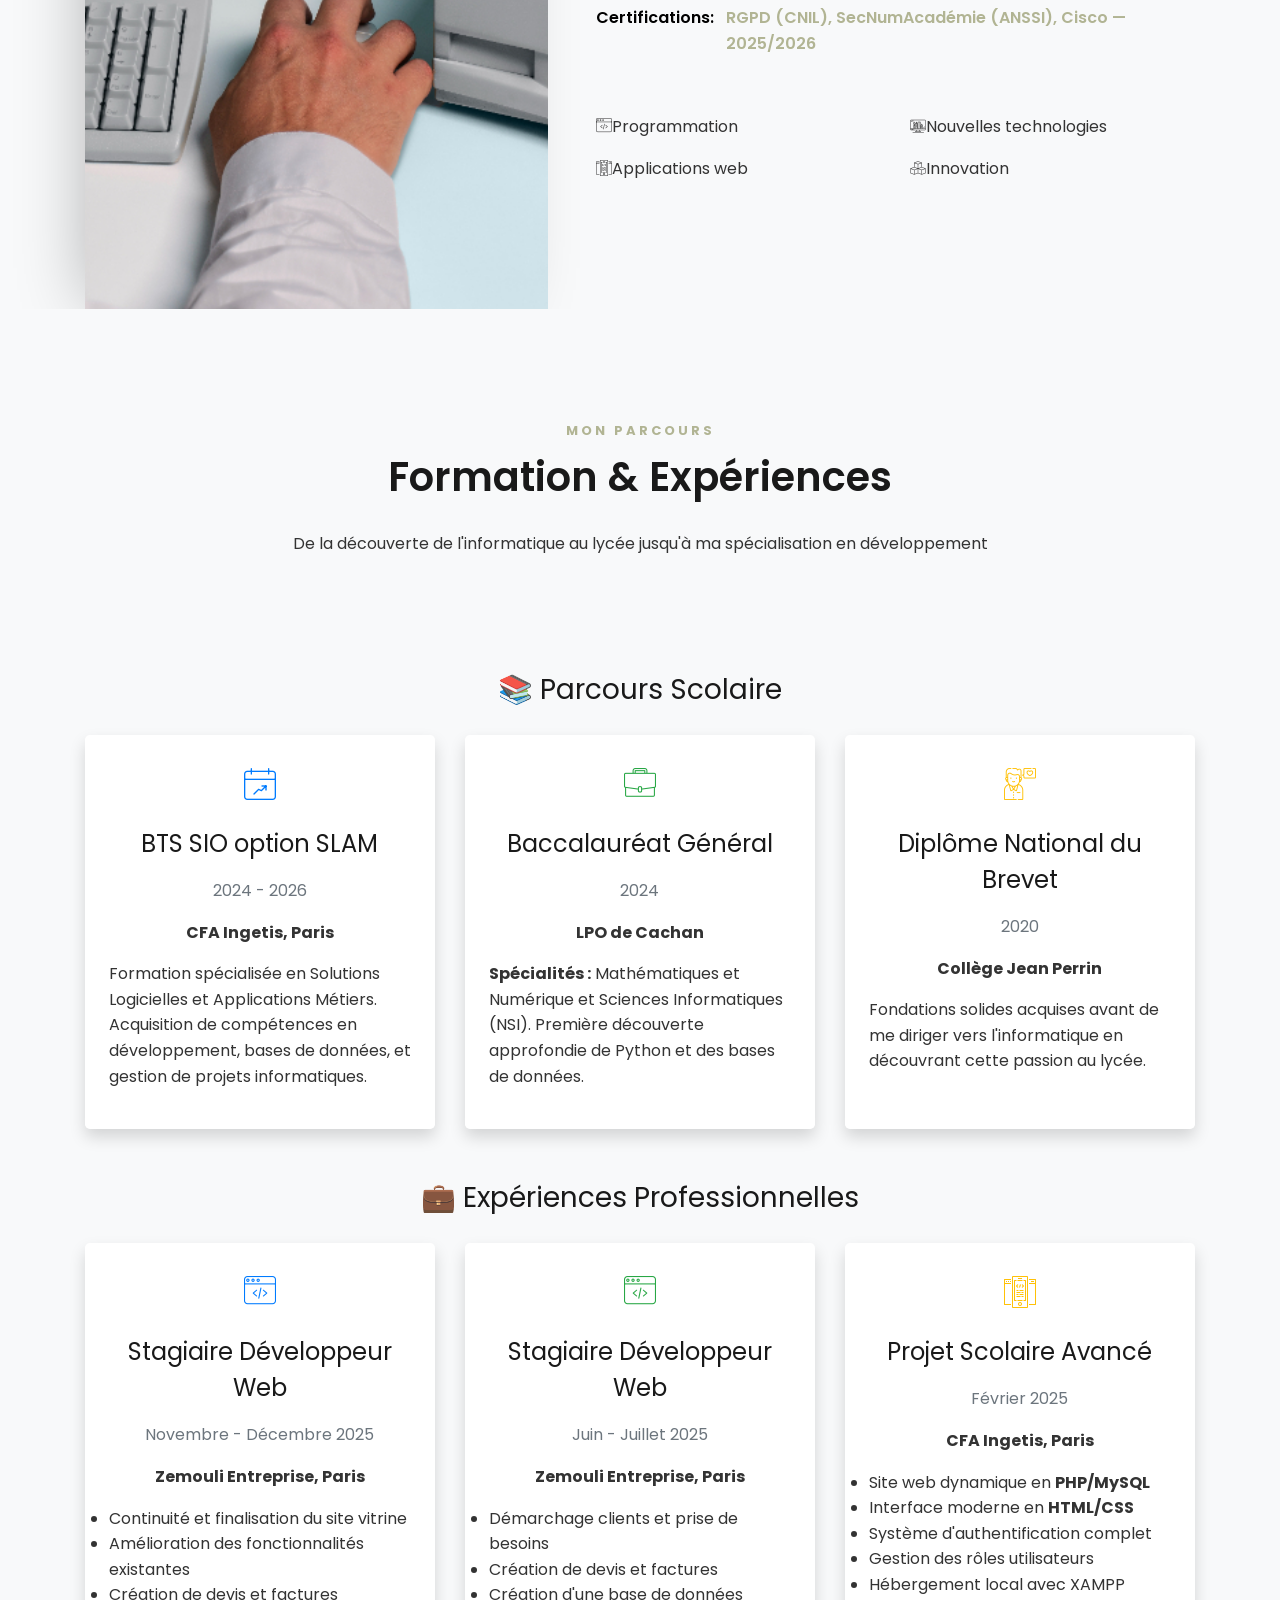
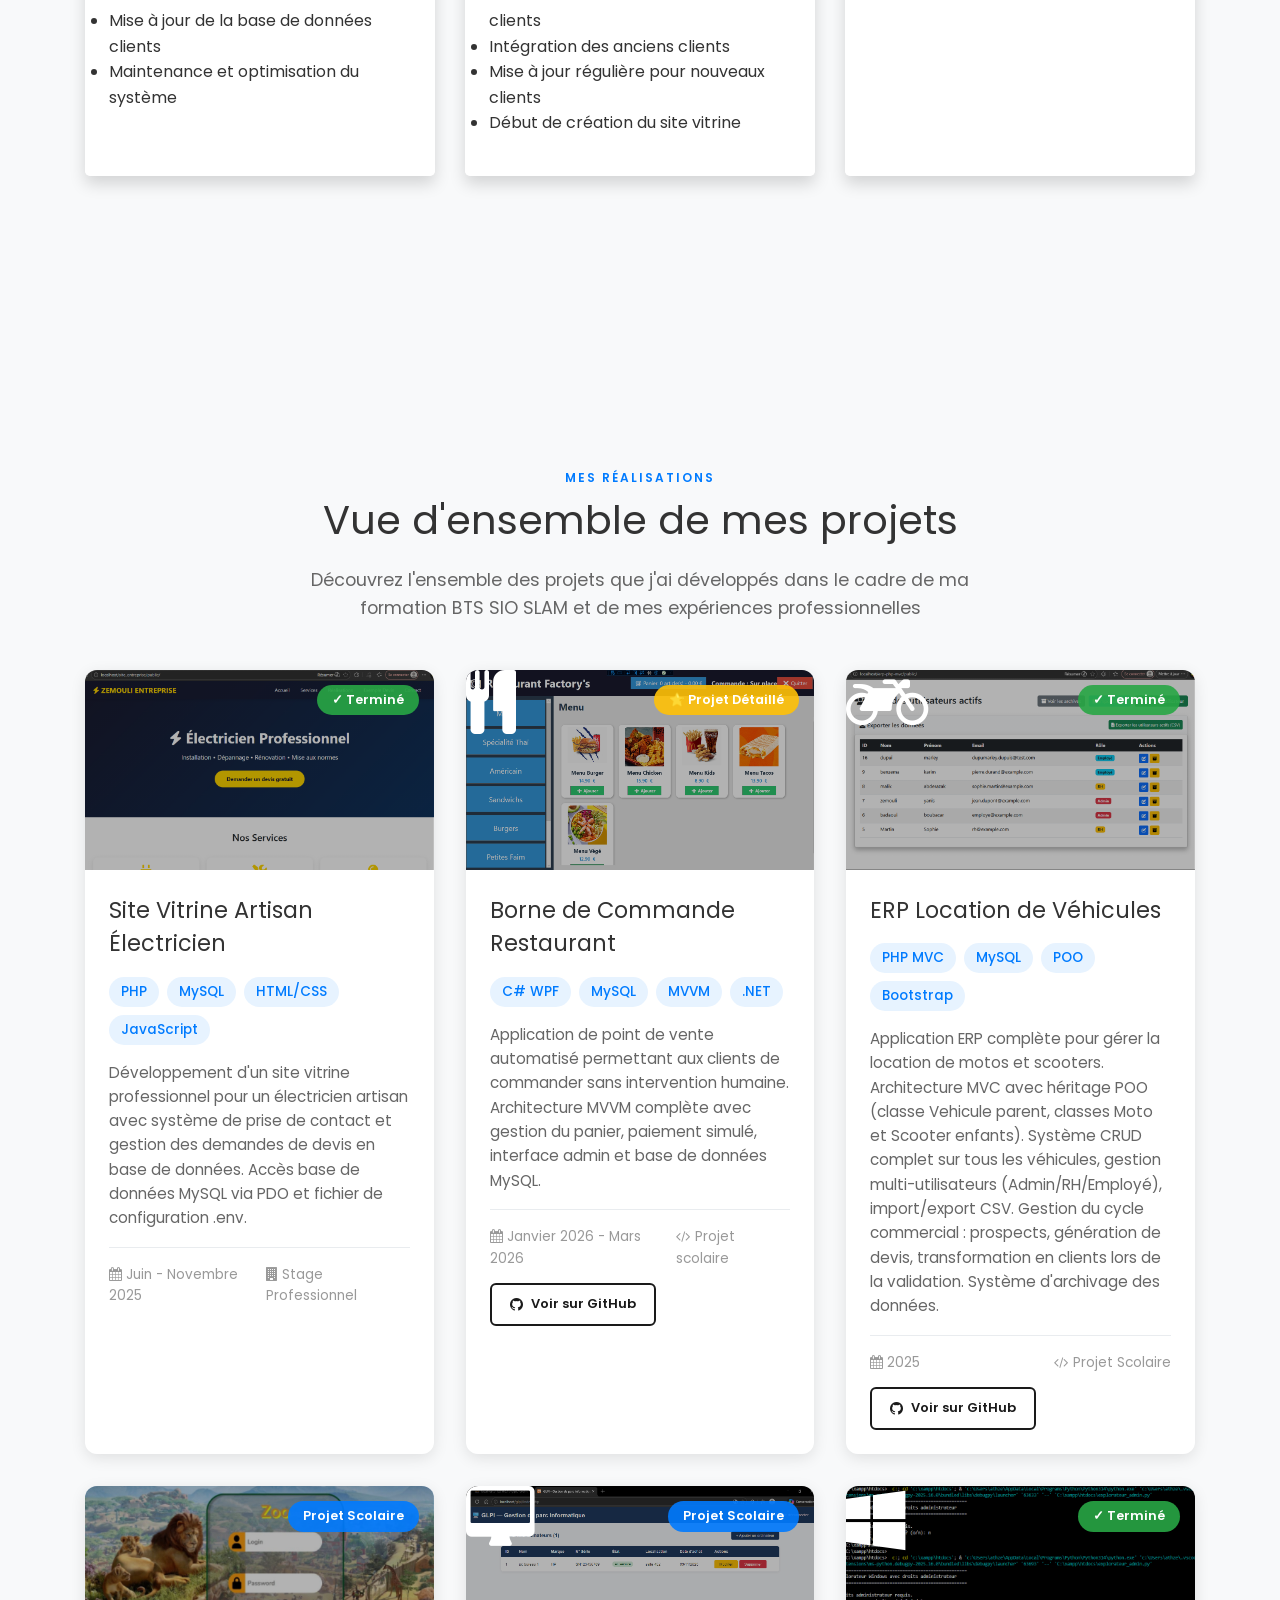
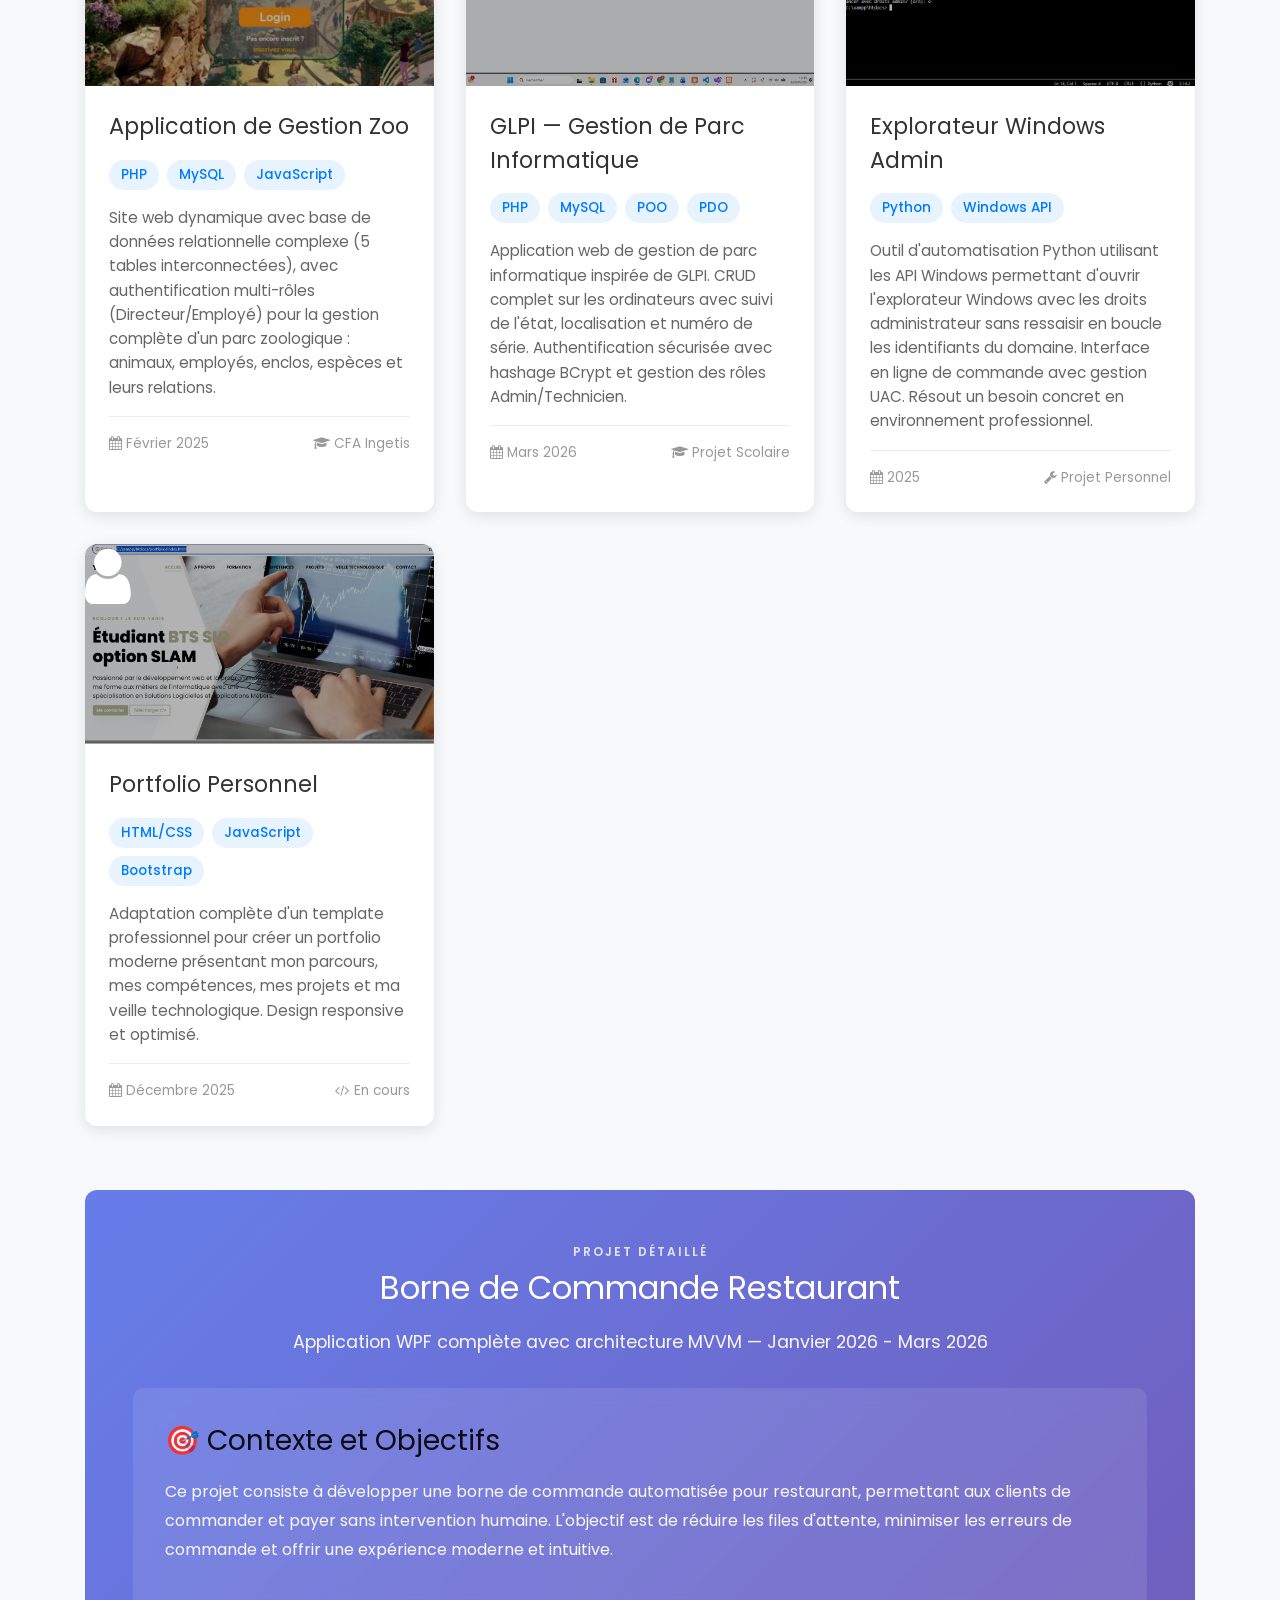
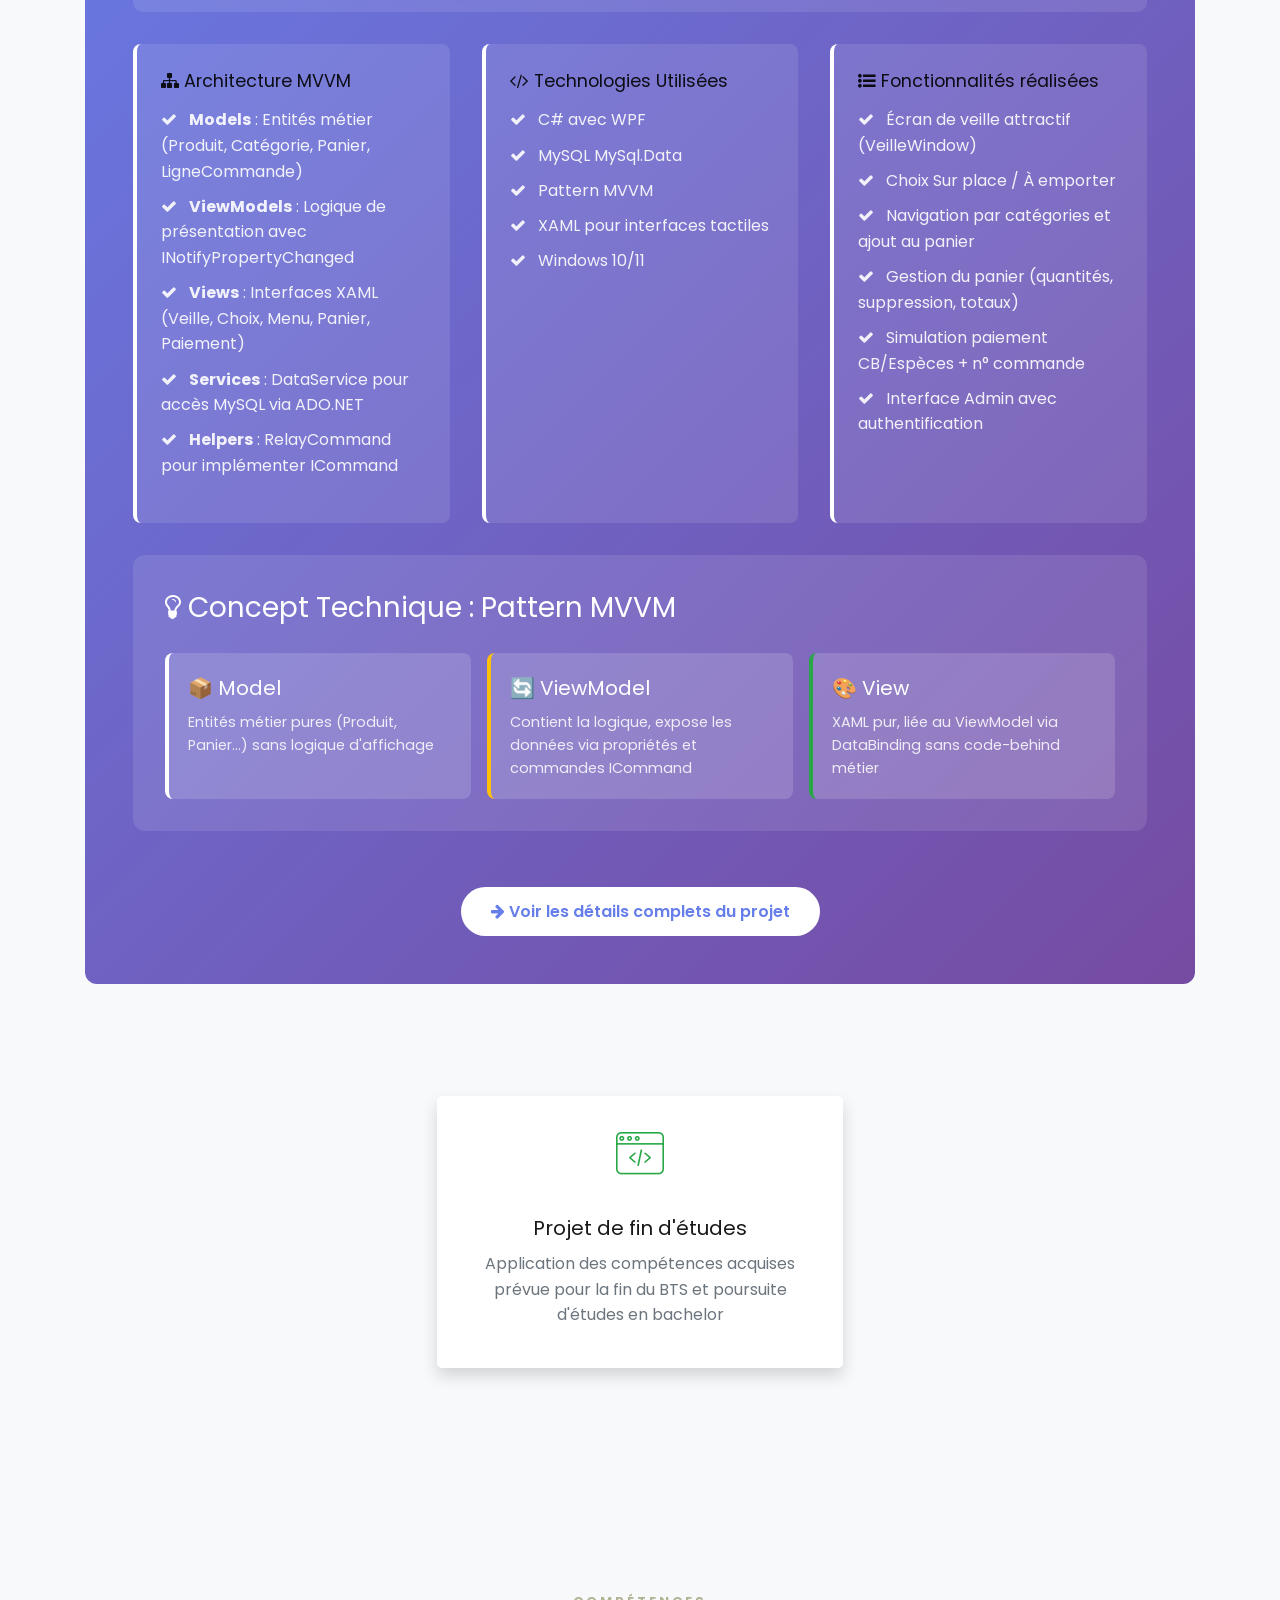
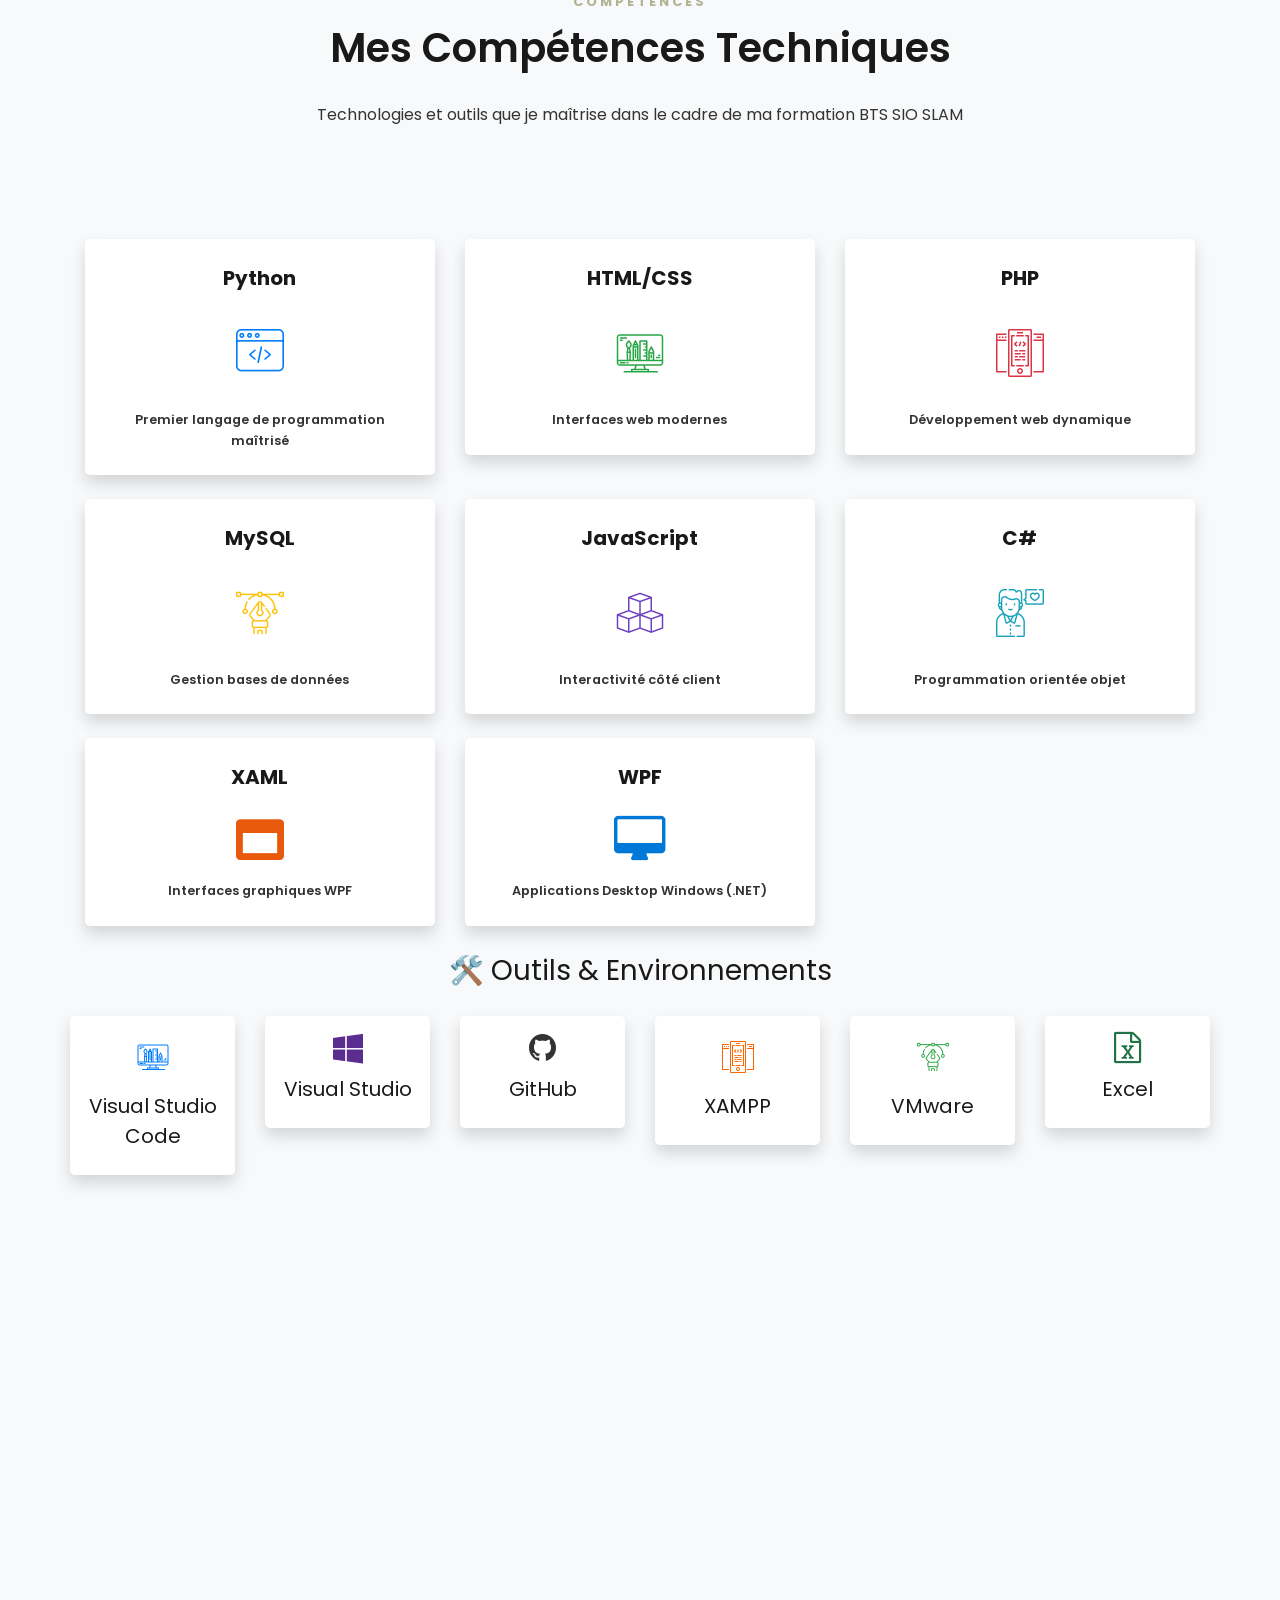
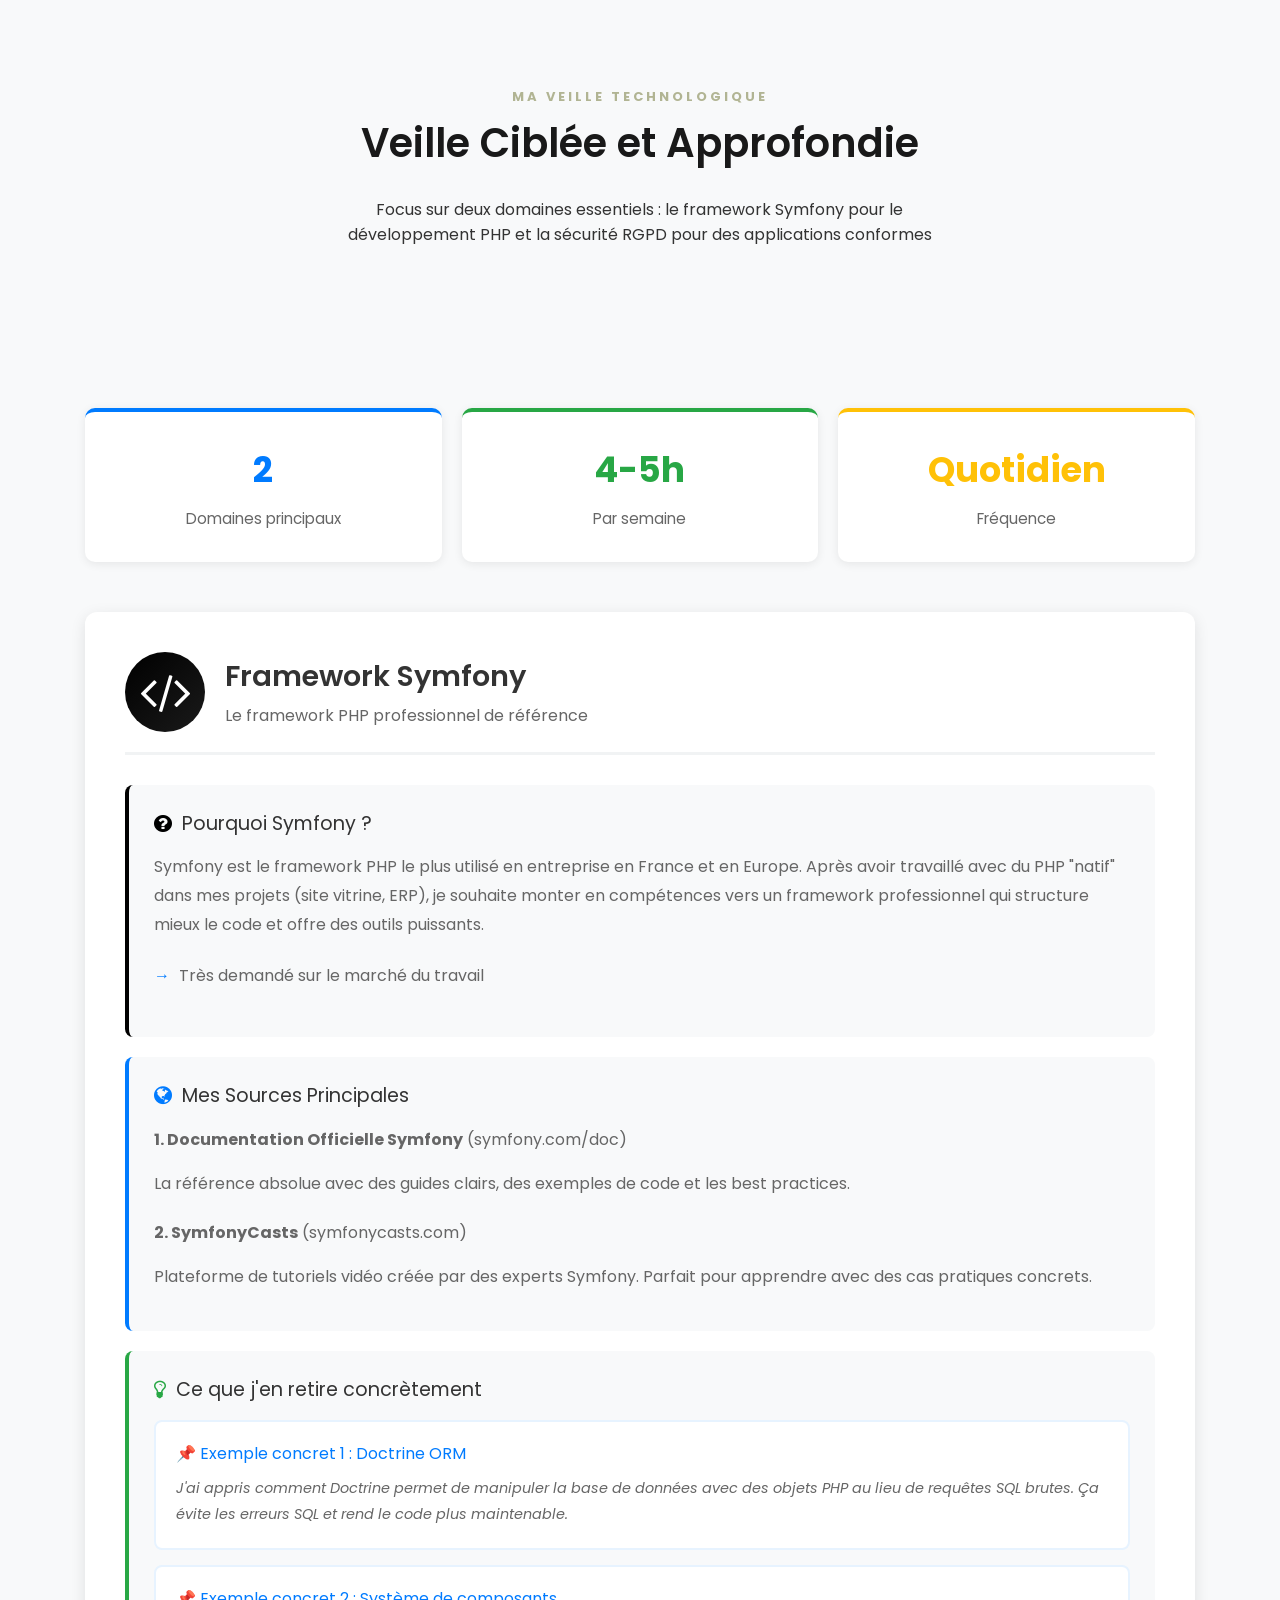
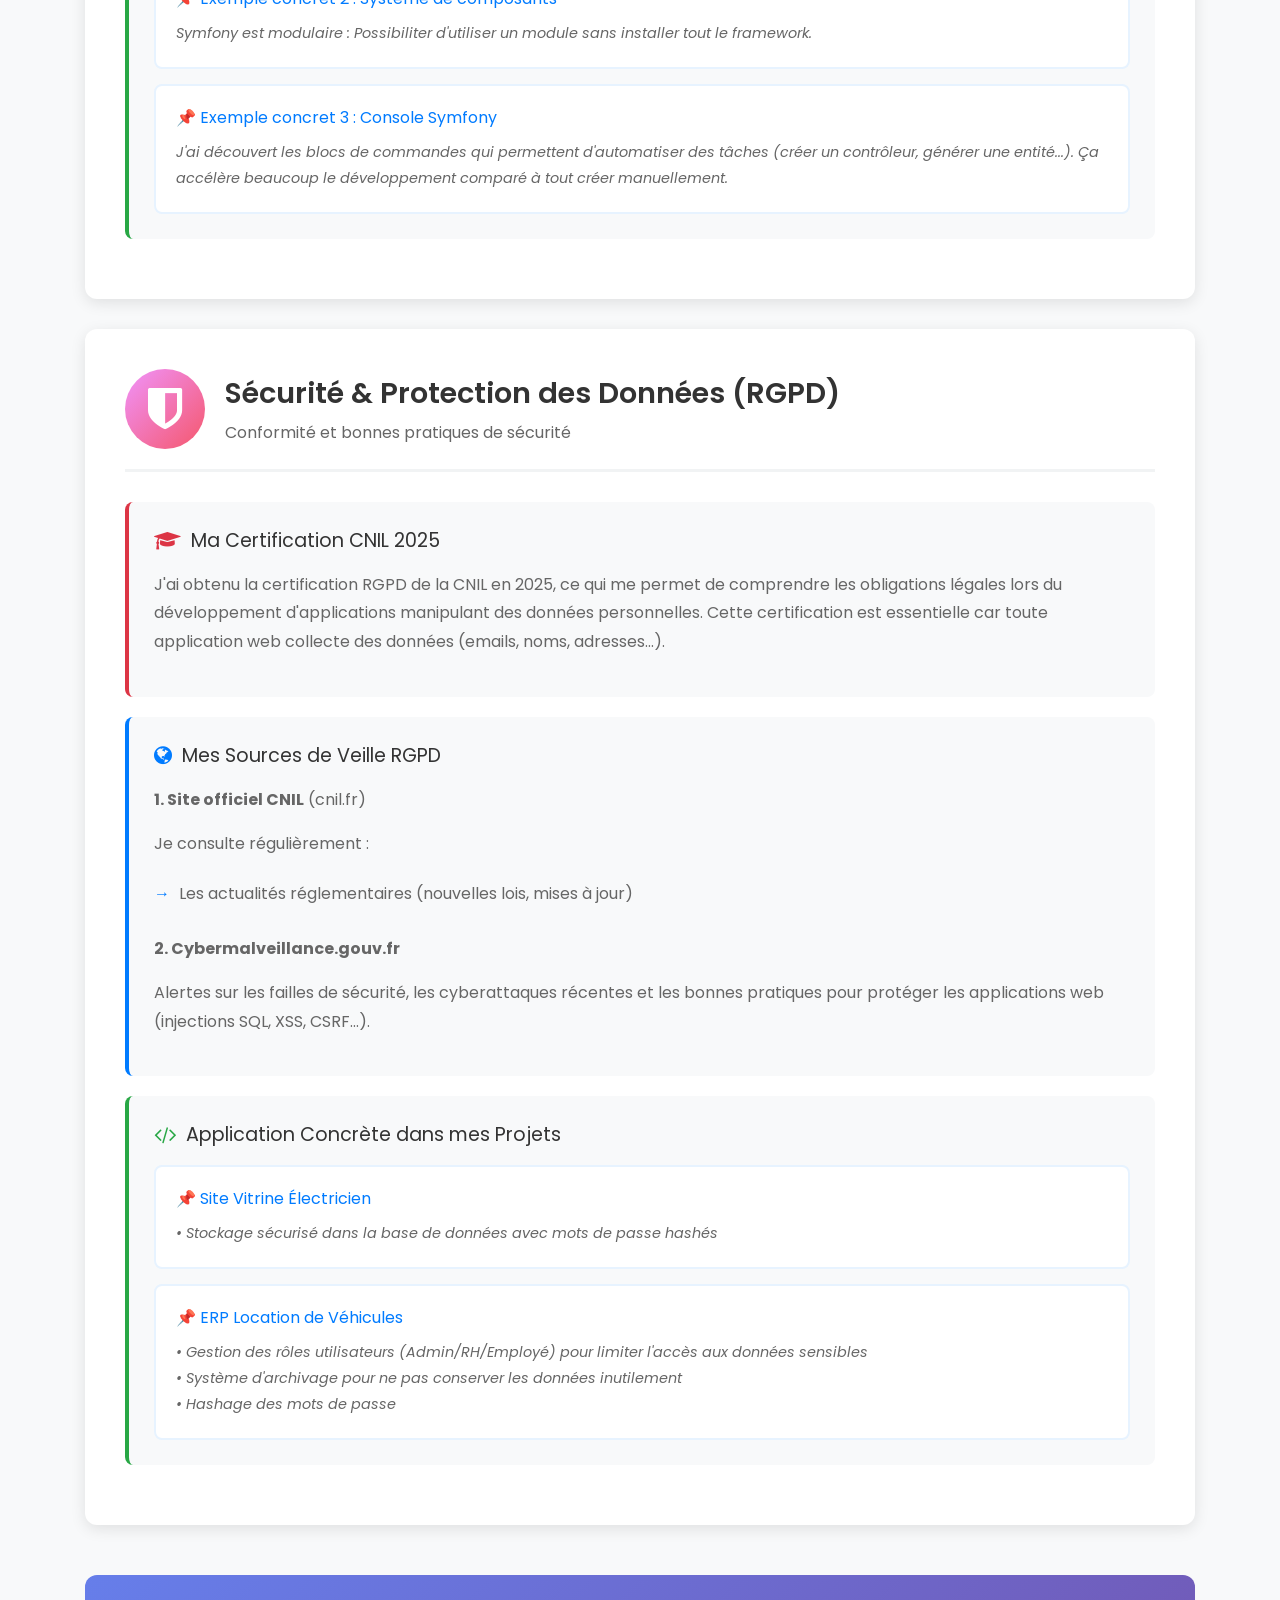
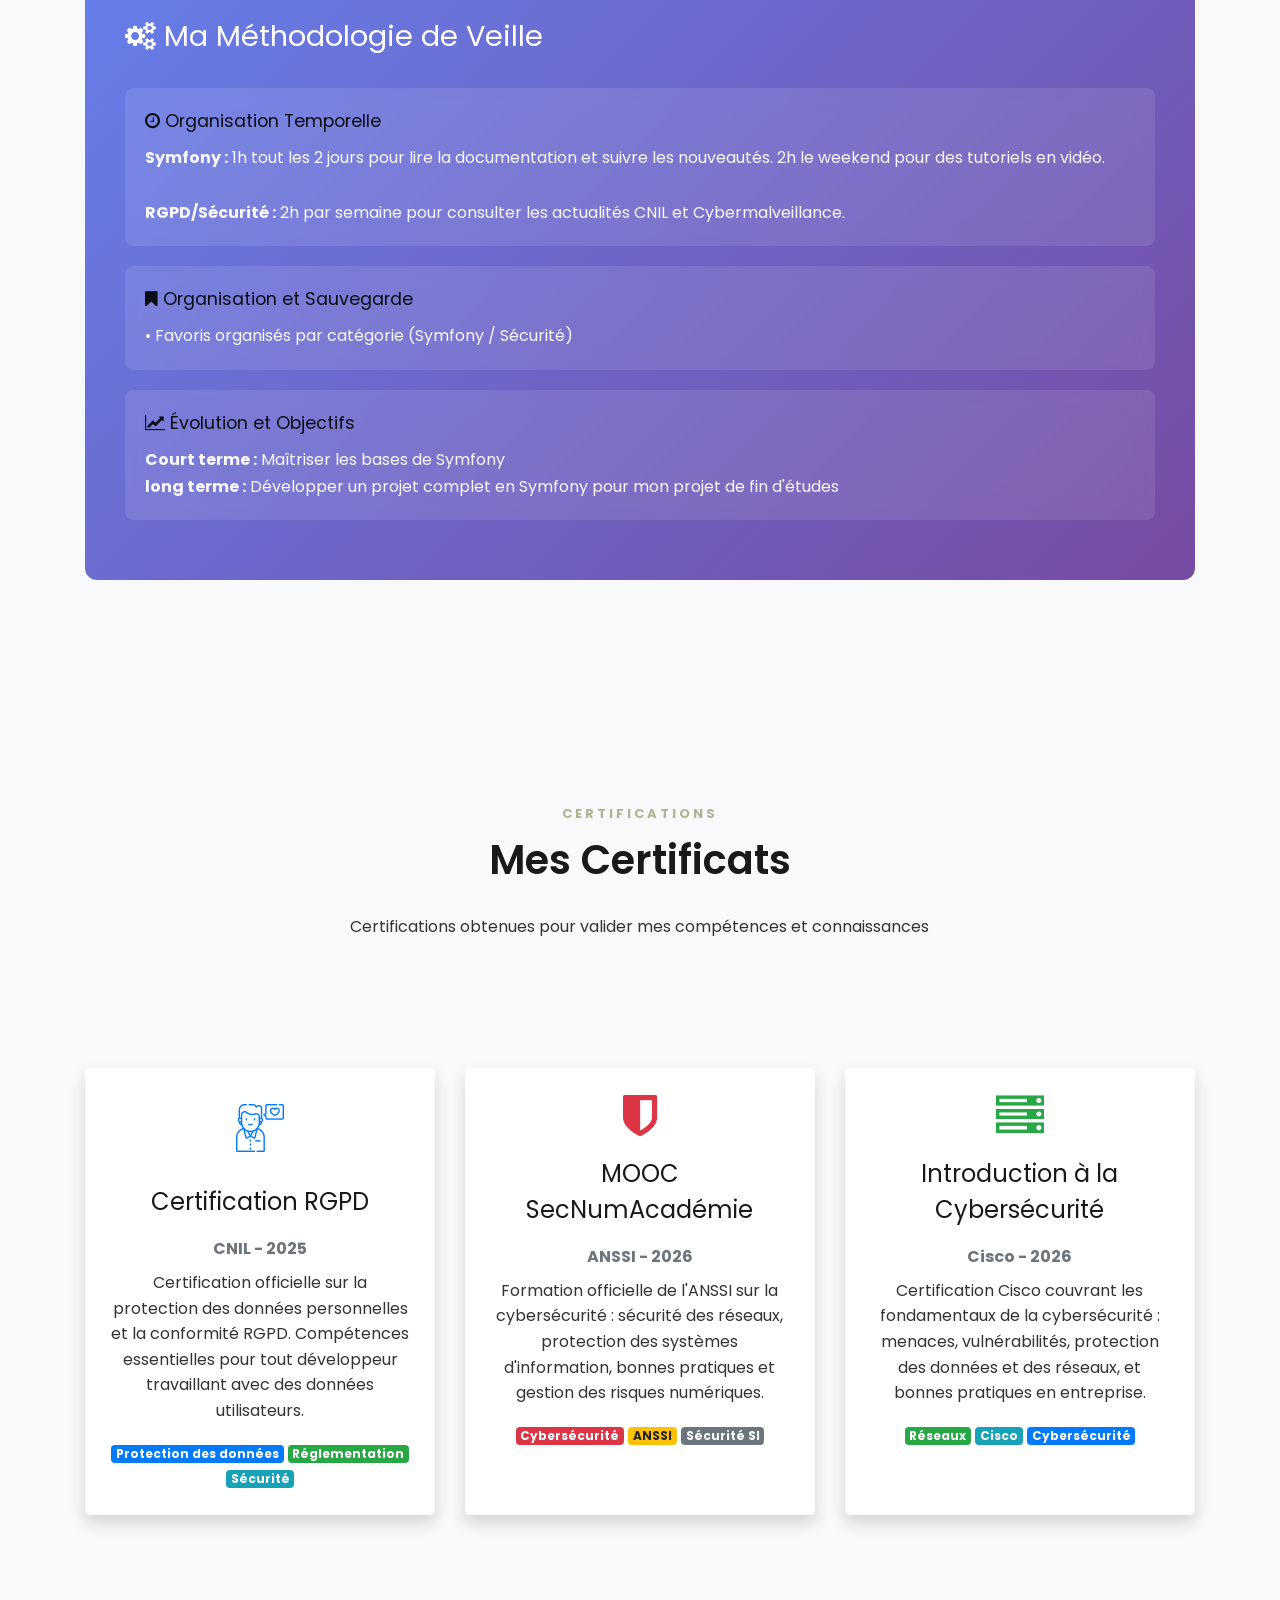
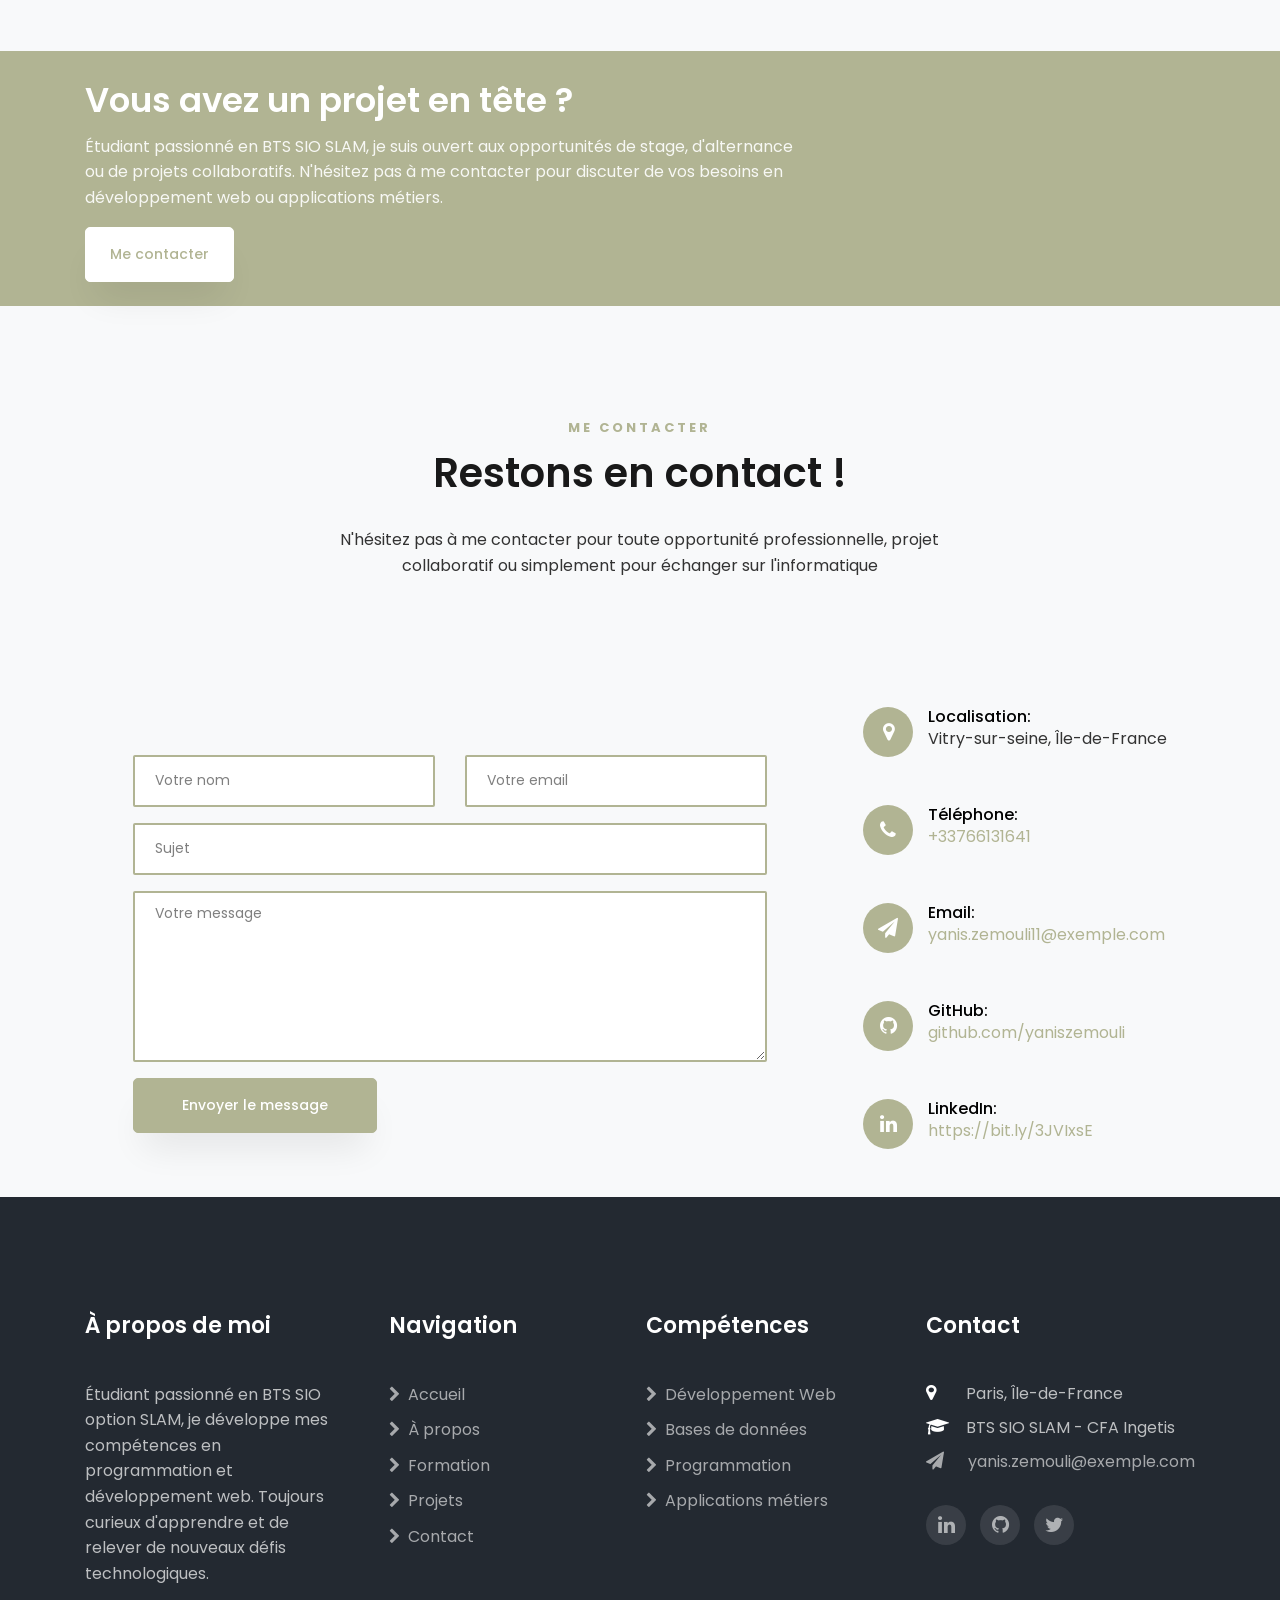
==== commit 6b32a1f9: "update" ====
--- a/index.html
+++ b/index.html
@@ -15,8 +15,8 @@
 	<link rel="stylesheet" href="css/owl.theme.default.min.css">
 	<link rel="stylesheet" href="css/magnific-popup.css">
 	
-	<link rel="stylesheet" href="css/flaticon.css">
-	<link rel="stylesheet" href="css/style.css">
+	<link rel="stylesheet" href="css/flaticon.css" type="text/css">
+	<link rel="stylesheet" href="css/style.css"  type="text/css">
 </head>
 <body data-spy="scroll" data-target=".site-navbar-target" data-offset="300">
 	
@@ -56,8 +56,7 @@
 								<span class="subheading">Bonjour ! Je suis Yanis</span>
 								<h1 class="mb-4 mt-3">Étudiant <span>BTS SIO</span> option SLAM</h1>
 								<p>Passionné par le développement web et la programmation, je me forme aux métiers de l'informatique avec une spécialisation en Solutions Logicielles et Applications Métiers.</p>
-								<p><a href="#contact-section" class="btn btn-primary">Me contacter</a> <a href="cv/Cv_alternance.pdf" download class="btn btn-primary btn-outline-primary">Télécharger CV</a></p>
-							</div>
+								<p><a href="#contact-section" class="btn btn-primary">Me contacter</a> <a href="cv/Cv_alternance.pdf" download class="btn btn-primary btn-outline-primary">Télécharger CV</a> <a href="cv/tableau_synthese.pdf" download class="btn btn-primary btn-outline-primary">Voir tableau synthèse</a></p>							</div>
 						</div>
 					</div>
 				</div>
